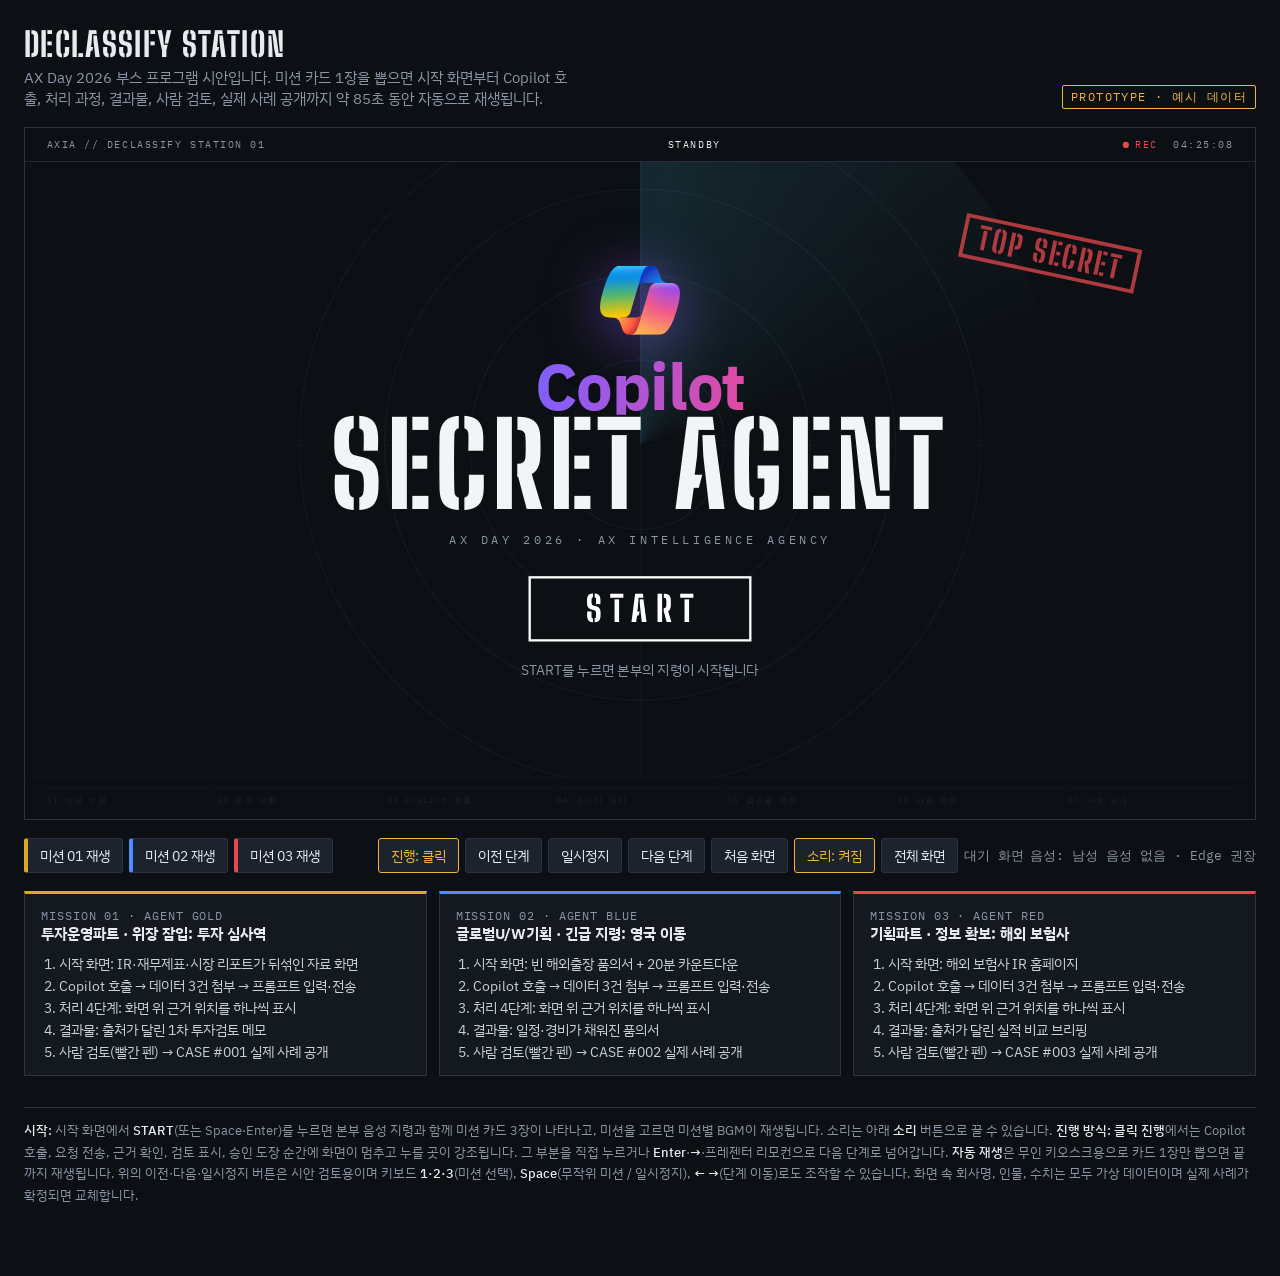
==== prototype/index.html @ 1ea1115e "Make BGM spy-action style and prefer a male voice Rewrite the mission tracks as original 5/4 spy-act" ====
<!doctype html>
<html lang="ko">
<head>
<meta charset="utf-8">
<meta name="viewport" content="width=device-width, initial-scale=1, viewport-fit=cover">
<title>Declassify Station 시안</title>
<link rel="preconnect" href="https://fonts.googleapis.com">
<link rel="preconnect" href="https://fonts.gstatic.com" crossorigin>
<link rel="stylesheet" href="https://fonts.googleapis.com/css2?family=Big+Shoulders+Stencil+Display:wght@600;800&family=IBM+Plex+Mono:wght@400;600&family=IBM+Plex+Sans+KR:wght@400;500;700&family=Nanum+Pen+Script&display=swap">
<style>
/* Layout: one 1600x900 kiosk canvas scaled to fit the viewport, review controls and flow notes beneath.
   Dark agency HQ frame around light office work screens; one agent color per mission. Single committed dark look. */
:root{
  color-scheme: dark;
  --hq:#0C0F13; --hq-2:#141920; --hq-3:#1C232C; --line:#2A333F; --mute:#8A96A5; --text:#E7EBF0;
  --paper:#F4F2ED; --paper-2:#FFFFFF; --ink:#1D222A; --rule:#D8D4CA; --ink-mute:#687180;
  --alert:#E5484D; --pen:#D11F35; --hit:#F2B53A; --agent:#5CC8F0;
  --f-display:"Big Shoulders Stencil Display","Impact","Arial Narrow",sans-serif;
  --f-body:"IBM Plex Sans KR","Apple SD Gothic Neo","Malgun Gothic",sans-serif;
  --f-mono:"IBM Plex Mono",ui-monospace,"SFMono-Regular",Menlo,monospace;
  --f-pen:"Nanum Pen Script","Comic Sans MS",cursive;
  --f-ui:"Segoe UI Variable Text","Segoe UI","IBM Plex Sans KR","Apple SD Gothic Neo",sans-serif;
  --cp-grad:linear-gradient(100deg,#2D7FF9 0%,#8B5CF6 38%,#EC4899 70%,#F59E0B 100%);
  --cp-ink:#1B1B1F; --cp-mute:#6B6B76; --cp-line:#E3E3E8; --cp-soft:#F3F3F6; --cp-violet:#6D4AE8;
}
html,body{background:var(--hq);color:var(--text)}
body{font-family:var(--f-body);padding-inline:16px;padding-block:20px 48px}
*{box-sizing:border-box}
button{font:inherit;color:inherit}
:focus-visible{outline:2px solid var(--agent);outline-offset:2px}

/* ---------- review page ---------- */
.page{max-width:1600px;margin-inline:auto;display:flex;flex-direction:column;gap:18px}
.page-head{display:flex;flex-wrap:wrap;align-items:flex-end;justify-content:space-between;gap:12px}
.page-head h1{font-family:var(--f-display);font-weight:800;font-size:2.1rem;letter-spacing:.04em;margin:0;line-height:1}
.page-head p{margin:.35rem 0 0;color:var(--mute);font-size:.92rem;max-width:62ch}
.tag-proto{font-family:var(--f-mono);font-size:.72rem;letter-spacing:.12em;color:var(--hit);border:1px solid var(--hit);padding:3px 8px;border-radius:2px;white-space:nowrap}

.stage-wrap{position:relative;width:100%;max-width:min(1600px, calc((100dvh - 190px) * 16 / 9));min-width:0;margin-inline:auto;aspect-ratio:16/9;border:1px solid var(--line);background:#000;overflow:hidden}
.stage{position:absolute;left:0;top:0;width:1600px;height:900px;transform-origin:0 0;transform:scale(var(--s,0.5));background:var(--hq);overflow:hidden;font-size:16px}

.controls{display:flex;flex-wrap:wrap;gap:8px;align-items:center;justify-content:space-between}
.controls .grp{display:flex;flex-wrap:wrap;gap:6px;align-items:center}
.btn{background:var(--hq-3);border:1px solid var(--line);padding:7px 12px;border-radius:3px;cursor:pointer;font-size:.86rem}
.btn:hover{border-color:var(--mute)}
.btn.m{border-left:4px solid var(--c)}
.readout{font-family:var(--f-mono);font-size:.8rem;color:var(--mute)}

.notes{display:grid;grid-template-columns:repeat(auto-fit,minmax(260px,1fr));gap:12px}
.note{background:var(--hq-2);border:1px solid var(--line);border-top:3px solid var(--c);padding:14px 16px;min-width:0}
.note h3{margin:0 0 4px;font-size:.95rem}
.note .who{font-family:var(--f-mono);font-size:.72rem;color:var(--mute);letter-spacing:.08em}
.note ol{margin:.6rem 0 0;padding-left:1.1rem;font-size:.85rem;color:#C9D0D9;display:flex;flex-direction:column;gap:3px}
.kiosk{font-size:.84rem;color:var(--mute);border-top:1px solid var(--line);padding-top:12px;line-height:1.6}
.kiosk b{color:var(--text);font-weight:500}

/* ---------- stage chrome ---------- */
.topbar{position:absolute;left:0;right:0;top:0;height:44px;display:flex;align-items:center;justify-content:space-between;padding:0 28px;border-bottom:1px solid var(--line);font-family:var(--f-mono);font-size:13px;letter-spacing:.14em;color:var(--mute);background:var(--hq)}
.topbar .mid{color:var(--text)}
.topbar .mid b{color:var(--ac,var(--agent));font-weight:600}
.rec{color:var(--alert)}
.rec::before{content:"";display:inline-block;width:8px;height:8px;border-radius:50%;background:var(--alert);margin-right:8px;animation:blink 1.4s steps(2) infinite}
@keyframes blink{50%{opacity:0}}
.main{position:absolute;left:0;top:44px;width:1600px;height:800px}
.prog{position:absolute;left:0;right:0;bottom:0;height:56px;display:grid;grid-template-columns:repeat(7,1fr);gap:6px;padding:12px 28px;border-top:1px solid var(--line);background:var(--hq)}
.seg{display:flex;flex-direction:column;gap:6px;font-family:var(--f-mono);font-size:11px;letter-spacing:.08em;color:#566170}
.seg i{display:block;height:4px;background:var(--hq-3);position:relative;overflow:hidden}
.seg i::after{content:"";position:absolute;inset:0;width:0;background:var(--ac,var(--agent))}
.seg.done{color:var(--mute)} .seg.done i::after{width:100%}
.seg.active{color:var(--text)} .seg.active i::after{animation:fill var(--d,5s) linear forwards}
@keyframes fill{to{width:100%}}
.stage.idle .prog{opacity:.25}
.stage.paused *, .stage.paused *::before, .stage.paused *::after{animation-play-state:paused!important}
.pausemark{position:absolute;right:28px;top:60px;font-family:var(--f-mono);font-size:13px;letter-spacing:.2em;color:var(--hit);display:none;z-index:50}
.stage.paused .pausemark{display:block}

/* ---------- idle ---------- */
.idle-wrap{position:absolute;inset:0;display:flex;flex-direction:column;align-items:center;justify-content:center;gap:22px}
.title-wrap{position:absolute;inset:0;display:flex;flex-direction:column;align-items:center;justify-content:center;gap:24px;text-align:center;overflow:hidden}
.radar{position:absolute;left:50%;top:46%;width:1100px;height:1100px;margin:-550px 0 0 -550px;border-radius:50%;pointer-events:none;
  background:repeating-radial-gradient(circle,transparent 0 109px,rgba(92,200,240,.07) 110px 111px),conic-gradient(from 0deg,rgba(92,200,240,.16),transparent 22%);animation:sweep 6s linear infinite;opacity:.9}
.radar::after{content:"";position:absolute;inset:0;background:linear-gradient(rgba(92,200,240,.06),rgba(92,200,240,.06)) center/1px 100% no-repeat,linear-gradient(rgba(92,200,240,.06),rgba(92,200,240,.06)) center/100% 1px no-repeat}
@keyframes sweep{to{transform:rotate(360deg)}}
.title-wrap>*:not(.radar):not(.t-stamp){position:relative}
.title-wrap .emb{width:104px;height:104px;filter:drop-shadow(0 10px 36px rgba(139,92,246,.55))}
.t-main{margin:0;line-height:.86}
.t-main .c{display:block;font-family:var(--f-ui);font-weight:700;font-size:84px;letter-spacing:-.01em;background:var(--cp-grad);-webkit-background-clip:text;background-clip:text;color:transparent}
.t-main .s{display:block;font-family:var(--f-display);font-weight:800;font-size:150px;letter-spacing:.04em;color:#F2F4F7}
.t-sub{font-family:var(--f-mono);font-size:15px;letter-spacing:.32em;color:var(--mute)}
.start-btn{margin-top:14px;font-family:var(--f-display);font-weight:800;font-size:46px;letter-spacing:.24em;padding:12px 60px 12px 72px;border:3px solid #fff;background:rgba(12,15,19,.6);color:#fff;cursor:pointer;animation:startPulse 1.8s ease-in-out infinite;transition:background .2s,color .2s}
.start-btn:hover,.start-btn:focus-visible{background:#fff;color:var(--hq)}
@keyframes startPulse{0%,100%{box-shadow:0 0 0 0 rgba(255,255,255,.45)}60%{box-shadow:0 0 0 18px rgba(255,255,255,0)}}
.t-hint{font-size:18px;color:var(--mute)}
.t-stamp{position:absolute;right:150px;top:90px;font-family:var(--f-display);font-weight:800;font-size:40px;letter-spacing:.08em;color:var(--alert);border:5px solid var(--alert);padding:0 16px;transform:rotate(12deg);opacity:.75}
.tx{width:980px;display:grid;grid-template-columns:auto 1fr;gap:6px 18px;align-items:center;background:rgba(20,25,32,.85);border:1px solid var(--line);border-left:4px solid var(--agent);padding:14px 20px}
.tx small{font-family:var(--f-mono);font-size:12px;letter-spacing:.2em;color:var(--agent)}
.tx p{grid-column:1 / -1;margin:0;font-size:19px;line-height:1.55;color:#DDE3EA;min-height:3.1em}
.wave{display:flex;gap:3px;align-items:center;height:16px}
.wave i{width:3px;height:4px;background:var(--agent);border-radius:2px}
.tx.speaking .wave i{animation:wv .9s ease-in-out infinite}
.wave i:nth-child(2){animation-delay:.15s!important}.wave i:nth-child(3){animation-delay:.3s!important}.wave i:nth-child(4){animation-delay:.45s!important}.wave i:nth-child(5){animation-delay:.6s!important}
@keyframes wv{50%{height:16px}}
.eyebrow{font-family:var(--f-mono);font-size:14px;letter-spacing:.32em;color:var(--mute)}
.idle-title{font-family:var(--f-display);font-weight:800;font-size:76px;letter-spacing:.04em;line-height:.9;margin:0;text-align:center}
.idle-title span{display:block;font-family:var(--f-body);font-weight:500;font-size:22px;letter-spacing:0;color:var(--mute);margin-top:10px}
.deck{display:flex;gap:44px}
.mcard{--ac:#888;width:290px;height:350px;position:relative;background:#B79F78;color:#2A2118;border-radius:6px;padding:26px;display:flex;flex-direction:column;gap:12px;box-shadow:0 18px 40px rgba(0,0,0,.55);cursor:pointer;transition:transform .35s ease, opacity .35s ease;border:0;text-align:left}
.mcard::before{content:"";position:absolute;left:0;top:0;bottom:0;width:10px;background:var(--ac);border-radius:6px 0 0 6px}
.mcard:hover{transform:translateY(-12px) rotate(-1deg)}
.mcard .no{font-family:var(--f-display);font-weight:800;font-size:64px;line-height:.85;letter-spacing:.02em}
.mcard .dept{font-weight:700;font-size:20px}
.mcard .rl{height:14px;background:#2A2118;width:var(--w);opacity:.85}
.mcard .ts{position:absolute;right:20px;bottom:56px;font-family:var(--f-display);font-weight:800;font-size:30px;letter-spacing:.06em;color:#B4142B;border:4px solid #B4142B;padding:2px 12px;transform:rotate(-9deg);opacity:.85}
.mcard .key{margin-top:auto;font-family:var(--f-mono);font-size:13px;letter-spacing:.14em}
.deck.picking .mcard{opacity:.15;transform:scale(.94)}
.deck.picking .mcard.picked{opacity:1;transform:translateY(-24px) scale(1.06)}
.idle-hint{font-size:20px;color:var(--mute)}
.idle-hint b{color:var(--text);font-family:var(--f-mono);font-weight:600;border:1px solid var(--line);padding:2px 10px;margin:0 4px}

/* ---------- briefing ---------- */
.brief{position:absolute;inset:0;display:flex;align-items:center;justify-content:center;gap:70px}
.bcard{width:560px;height:660px;background:#C2AB83;color:#241C14;border-radius:8px;position:relative;padding:44px 48px 40px 60px;display:flex;flex-direction:column;gap:18px;box-shadow:0 30px 60px rgba(0,0,0,.6);animation:flipIn .9s cubic-bezier(.2,.8,.2,1) both}
.bcard::before{content:"";position:absolute;left:0;top:0;bottom:0;width:16px;background:var(--ac);border-radius:8px 0 0 8px}
@keyframes flipIn{from{transform:perspective(1400px) rotateY(80deg) scale(.8);opacity:0}}
.bcard .row{display:flex;justify-content:space-between;font-family:var(--f-mono);font-size:14px;letter-spacing:.14em}
.bcard .no{font-family:var(--f-display);font-weight:800;font-size:96px;line-height:.8}
.bcard .dept{font-size:26px;font-weight:700}
.bcard .dir{font-size:27px;line-height:1.55;font-weight:500;min-height:210px}
.bcard .meta{margin-top:auto;display:grid;grid-template-columns:1fr 1fr;gap:10px 20px;font-size:16px;border-top:2px solid rgba(36,28,20,.3);padding-top:16px}
.bcard .meta small{display:block;font-family:var(--f-mono);font-size:11px;letter-spacing:.14em;opacity:.7}
.stampx{position:absolute;right:40px;bottom:130px;font-family:var(--f-display);font-weight:800;font-size:58px;letter-spacing:.08em;color:#B4142B;border:6px solid #B4142B;padding:0 18px;transform:rotate(-12deg) scale(2.4);opacity:0}
.stampx.on{animation:slam .35s cubic-bezier(.3,1.6,.6,1) forwards}
@keyframes slam{to{transform:rotate(-12deg) scale(1);opacity:.9}}
.bside{width:420px;display:flex;flex-direction:column;gap:22px}
.bside .eyebrow{color:var(--ac)}
.bside h2{font-family:var(--f-display);font-weight:800;font-size:64px;letter-spacing:.03em;margin:0;line-height:.95}
.bside p{font-size:21px;line-height:1.6;color:#C3CAD3;margin:0}
.flow5{display:flex;flex-direction:column;gap:8px;font-family:var(--f-mono);font-size:15px;letter-spacing:.06em;color:var(--mute)}
.flow5 span{display:flex;gap:12px;align-items:center}
.flow5 span::before{content:"";width:22px;height:2px;background:var(--ac)}

/* ---------- workspace window ---------- */
.win{position:absolute;left:40px;top:24px;width:1520px;height:752px;background:var(--paper);color:var(--ink);border-radius:8px;overflow:hidden;display:flex;flex-direction:column;transition:width .9s cubic-bezier(.6,0,.2,1);box-shadow:0 20px 50px rgba(0,0,0,.5)}
.win.narrow{width:1050px}
.win-bar{height:40px;flex:none;display:flex;align-items:center;gap:14px;padding:0 16px;background:#E3E0D8;border-bottom:1px solid var(--rule);font-size:14px;color:#3B424C}
.win-bar .dots{display:flex;gap:7px}
.win-bar .dots i{width:12px;height:12px;border-radius:50%;background:#C8C3B8}
.win-bar .wt{font-weight:500}
.win-bar .app{margin-left:auto;font-family:var(--f-mono);font-size:12px;color:var(--ink-mute)}
.timer{margin-left:auto;font-family:var(--f-mono);font-weight:600;font-size:20px;color:#fff;background:var(--alert);padding:2px 12px;border-radius:3px;letter-spacing:.06em}
.timer small{font-family:var(--f-body);font-weight:500;font-size:12px;margin-right:8px;opacity:.9;letter-spacing:0}
.timer.ok{background:#1F8A5B}
.win-body{flex:1;position:relative;overflow:hidden;min-height:0}
.scan{position:absolute;left:0;right:0;height:120px;top:-130px;background:linear-gradient(180deg,transparent, rgba(92,200,240,.22) 70%, rgba(92,200,240,.75) 100%);pointer-events:none;z-index:20}
.scan.go{animation:scan 1.4s ease-in-out}
@keyframes scan{from{top:-130px}to{top:100%}}
.sa-btn{position:absolute;right:24px;bottom:22px;z-index:30;display:flex;align-items:center;gap:12px;color:var(--cp-ink);border:2.5px solid transparent;background:linear-gradient(#fff,#fff) padding-box,var(--cp-grad) border-box;border-radius:40px;padding:10px 24px 10px 12px;font-family:var(--f-ui);font-weight:700;font-size:22px;line-height:1.05;opacity:0;transform:translateY(20px);transition:all .5s;cursor:default;box-shadow:0 10px 26px rgba(0,0,0,.25)}
.sa-btn .emb{width:36px;height:36px}
.sa-btn small{display:block;font-family:var(--f-mono);font-weight:600;font-size:10px;letter-spacing:.16em;color:var(--cp-mute);margin-top:3px}
.sa-btn.on{opacity:1;transform:none;animation:pulse 1.6s ease-in-out infinite}
.sa-btn.press{transform:scale(.92);animation:none;background:var(--cp-grad) border-box;color:#fff}
.sa-btn.press small{color:#fff}
.sa-btn.gone{opacity:0;pointer-events:none;animation:none}
@keyframes pulse{0%{box-shadow:0 0 0 0 rgba(139,92,246,.7)}70%{box-shadow:0 0 0 18px rgba(139,92,246,0)}100%{box-shadow:0 0 0 0 rgba(139,92,246,0)}}

.hit{outline:3px solid var(--hit)!important;outline-offset:3px;box-shadow:0 0 0 9px rgba(242,181,58,.22)!important;transition:outline-color .3s}
.hit-tag{position:absolute;z-index:25;background:var(--hit);color:#231A05;font-family:var(--f-mono);font-size:12px;font-weight:600;padding:3px 8px;letter-spacing:.04em;white-space:nowrap;animation:pop .3s ease-out both}
@keyframes pop{from{transform:translateY(6px);opacity:0}}
.penmark{position:absolute;z-index:26;pointer-events:none;overflow:visible}
.penmark ellipse{fill:none;stroke:var(--pen);stroke-width:3.5;stroke-dasharray:2000;stroke-dashoffset:2000;animation:draw 1s ease-out forwards}
@keyframes draw{to{stroke-dashoffset:0}}
.pennote{position:absolute;z-index:27;font-family:var(--f-pen);font-size:30px;line-height:1;color:var(--pen);white-space:nowrap;transform:rotate(-3deg);animation:pop .4s .6s ease-out both}
.wstamp{position:absolute;z-index:28;right:40px;bottom:34px;font-family:var(--f-display);font-weight:800;font-size:40px;letter-spacing:.06em;color:var(--pen);border:5px solid var(--pen);padding:0 16px;background:rgba(255,255,255,.6);transform:rotate(-8deg) scale(2.2);opacity:0}
.wstamp.on{animation:slam2 .35s cubic-bezier(.3,1.6,.6,1) forwards}
@keyframes slam2{to{transform:rotate(-8deg) scale(1);opacity:.95}}

.cursor{position:absolute;z-index:40;width:30px;height:30px;left:700px;top:420px;transition:left 1.1s cubic-bezier(.5,0,.2,1),top 1.1s cubic-bezier(.5,0,.2,1);pointer-events:none;filter:drop-shadow(0 2px 3px rgba(0,0,0,.4))}
.cursor.click::after{content:"";position:absolute;left:-14px;top:-14px;width:30px;height:30px;border-radius:50%;border:3px solid var(--ac);animation:ripple .5s ease-out forwards}
@keyframes ripple{to{transform:scale(2.4);opacity:0}}

.pain{position:absolute;z-index:35;left:70px;bottom:46px;width:440px;background:var(--hq);color:var(--text);border-left:6px solid var(--alert);padding:20px 24px;box-shadow:0 16px 40px rgba(0,0,0,.5);opacity:0;transform:translateX(-30px);transition:all .6s}
.pain.on{opacity:1;transform:none}
.pain .t{font-family:var(--f-mono);font-size:12px;letter-spacing:.24em;color:var(--alert)}
.pain h3{margin:6px 0 10px;font-size:30px;line-height:1.2}
.pain ul{margin:0;padding:0;list-style:none;display:flex;flex-direction:column;gap:5px;font-size:17px;color:#C3CAD3}
.pain li::before{content:"— ";color:var(--alert)}

/* ---------- Copilot pane ---------- */
.emb{display:block;flex:none;object-fit:contain}
.cp{position:absolute;left:1110px;top:24px;width:450px;height:752px;background:#FAFAFC;color:var(--cp-ink);border-radius:14px;display:flex;flex-direction:column;overflow:hidden;font-family:var(--f-ui);box-shadow:0 22px 50px rgba(0,0,0,.55);transform:translateX(560px);opacity:0;transition:transform .8s cubic-bezier(.2,.8,.2,1),opacity .5s}
.cp::before{content:"";position:absolute;left:0;right:0;top:0;height:4px;background:var(--cp-grad)}
.cp.open{transform:none;opacity:1}
.cp-head{display:flex;align-items:center;gap:10px;padding:18px 18px 10px}
.cp-head .emb{width:32px;height:32px}
.cp-name{font-size:24px;font-weight:700;letter-spacing:-.01em;background:var(--cp-grad);-webkit-background-clip:text;background-clip:text;color:transparent}
.cp-tog{margin-left:auto;display:flex;background:#ECECF1;border-radius:20px;padding:3px;font-size:13px}
.cp-tog i{font-style:normal;padding:4px 13px;border-radius:16px;color:#5B5B66}
.cp-tog i.on{background:#fff;color:var(--cp-ink);box-shadow:0 1px 3px rgba(0,0,0,.15);font-weight:600}
.cp-agent{margin:0 18px;display:flex;align-items:center;gap:8px;font-family:var(--f-mono);font-size:11px;letter-spacing:.14em;color:#E7EBF0;background:#14171C;padding:6px 10px;border-radius:5px}
.cp-agent i{width:8px;height:8px;border-radius:50%}
.cp-chat{flex:1;min-height:0;overflow:hidden;padding:14px 18px 8px;display:flex;flex-direction:column;gap:14px}
.cp-hello{display:flex;flex-direction:column;align-items:center;text-align:center;gap:10px;margin:auto 0;opacity:0;transform:translateY(10px);transition:all .5s}
.cp-hello.on{opacity:1;transform:none}
.cp-hello.gone{display:none}
.cp-hello .emb{width:70px;height:70px}
.cp-hello h3{margin:4px 0 0;font-size:24px;font-weight:700}
.cp-hello p{margin:0;font-size:15px;line-height:1.55;color:#4F4F5A;max-width:34ch}
.cp-sugg{display:flex;flex-direction:column;gap:7px;width:100%;margin-top:8px}
.cp-sugg span{border:1px solid var(--cp-line);background:#fff;border-radius:10px;padding:9px 12px;font-size:14px;color:#3A3A44;text-align:left}
.cp-user{align-self:flex-end;max-width:94%;display:none;flex-direction:column;gap:6px;align-items:flex-end;animation:pop .35s ease-out both}
.cp-user.on{display:flex}
.cp-user .files{display:flex;gap:6px;flex-wrap:wrap;justify-content:flex-end}
.cp-bubble{background:#E9E6FB;color:var(--cp-ink);border-radius:16px 16px 4px 16px;padding:11px 14px;font-size:14.5px;line-height:1.6}
.cp-bubble mark{background:rgba(109,74,232,.14);color:#4B2FC9;padding:0 2px;border-radius:2px}
.fcard{display:inline-flex;align-items:center;gap:8px;background:#fff;border:1px solid var(--cp-line);border-radius:9px;padding:6px 10px;font-size:12.5px;max-width:100%;min-width:0}
.fcard .fn{white-space:nowrap;overflow:hidden;text-overflow:ellipsis;min-width:0;max-width:190px}
.fcard i{font-style:normal;color:var(--cp-mute);font-size:11.5px;white-space:nowrap}
.fic{width:22px;height:22px;flex:none;border-radius:5px;color:#fff;font-weight:700;font-size:11px;display:grid;place-items:center;letter-spacing:-.02em}
.cp-bot{display:none;flex-direction:column;gap:10px;animation:pop .35s ease-out both}
.cp-bot.on{display:flex}
.cp-bot-h{display:flex;align-items:center;gap:8px;font-weight:700;font-size:15px}
.cp-bot-h .emb{width:22px;height:22px}
.cp-steps{list-style:none;margin:0;padding:0;display:flex;flex-direction:column;gap:9px}
.cs{display:grid;grid-template-columns:20px 1fr;gap:3px 10px;align-items:start;animation:pop .35s ease-out both}
.cs .ic{width:18px;height:18px;border-radius:50%;border:2px solid var(--cp-violet);margin-top:2px;position:relative}
.cs.run .ic{border-right-color:transparent;animation:spin .8s linear infinite}
.cs.ok .ic{background:var(--cp-violet)}
.cs.ok .ic::after{content:"";position:absolute;left:4px;top:1px;width:5px;height:9px;border:solid #fff;border-width:0 2px 2px 0;transform:rotate(45deg)}
.cs b{font-size:14.5px;font-weight:600}
.cs small{display:block;font-size:13px;color:#55555F;line-height:1.45}
.cs em{grid-column:2;font-style:normal;justify-self:start;font-size:11.5px;font-weight:600;color:#4B2FC9;background:#EEEAFE;border-radius:10px;padding:1px 9px}
.cp-status{font-size:14.5px;color:#3A3A44;min-height:20px}
.cp-status b{font-weight:600}
.shim{background:linear-gradient(90deg,#8A8A95 0%,#8A8A95 35%,#6D4AE8 50%,#8A8A95 65%,#8A8A95 100%);background-size:220% 100%;-webkit-background-clip:text;background-clip:text;color:transparent;animation:shim 1.6s linear infinite}
@keyframes shim{from{background-position:100% 0}to{background-position:-120% 0}}
.cp-refs{display:none;flex-wrap:wrap;gap:6px}
.cp-refs.on{display:flex;animation:pop .35s ease-out both}
.cp-refs span{display:inline-flex;align-items:center;gap:6px;font-size:12px;border:1px solid var(--cp-line);background:#fff;border-radius:12px;padding:3px 10px 3px 4px;color:#3A3A44;max-width:100%;white-space:nowrap;overflow:hidden;text-overflow:ellipsis}
.cite{display:inline-grid;place-items:center;width:18px;height:18px;border-radius:50%;background:#E6E0FF;color:#4B2FC9;font-size:11px;font-weight:700;flex:none}
.cp-disc{padding:0 18px 6px;font-size:11.5px;color:#8A8A95;text-align:center}
.cp-disc.human{color:#B4142B;font-weight:600;font-size:13px}
.cp-comp{padding:10px 14px 14px;border-top:1px solid #ECECF1;background:#fff;display:flex;flex-direction:column;gap:8px}
.cp-files{display:none;flex-wrap:wrap;gap:6px}
.cp-files.on{display:flex}
.cp-files .fcard{animation:pop .35s ease-out both}
.cp-files .fcard:nth-child(2){animation-delay:.25s}.cp-files .fcard:nth-child(3){animation-delay:.5s}
.cp-input{display:flex;align-items:flex-end;gap:10px;border:1.5px solid #D5D5DD;border-radius:12px;padding:10px 10px 10px 12px;transition:border-color .3s,box-shadow .3s}
.cp-input.focus{border-color:#8B5CF6;box-shadow:0 0 0 3px rgba(139,92,246,.16)}
.cp-input .plus{font-size:20px;color:#6B6B76;line-height:1.2}
.cp-input p{flex:1;margin:0;font-size:14.5px;line-height:1.55;color:var(--cp-ink);max-height:160px;overflow:hidden;min-width:0}
.cp-input p.ph{color:#8A8A95}
.caret::after{content:"";display:inline-block;width:2px;height:1.05em;background:#6D4AE8;margin-left:1px;vertical-align:-2px;animation:blink 1s steps(2) infinite}
.cp-send{width:34px;height:34px;flex:none;border-radius:9px;background:#E7E7EC;color:#9A9AA5;display:grid;place-items:center;font-size:18px;font-weight:700;transition:all .3s}
.cp-send.ready{background:var(--cp-grad);color:#fff}
.cp-send.press{transform:scale(.88)}
.cp.compact .cp-bubble{display:-webkit-box;-webkit-line-clamp:3;-webkit-box-orient:vertical;overflow:hidden;padding-bottom:0;border-bottom:11px solid #E9E6FB}
.cp.compact .cp-user .fcard .fn{display:none}
.cp.compact .cs small{font-size:12.5px}
.cp.tight .cs small,.cp.tight .cs em{display:none}
.cp.tight .cp-steps{gap:6px}
.cp-made{margin-left:auto;display:inline-flex;align-items:center;gap:7px;font-family:var(--f-ui);font-size:13px;font-weight:600;color:#4B2FC9;background:#EEEAFE;border-radius:14px;padding:3px 12px 3px 6px}
.cp-made .emb{width:18px;height:18px}
.cp-made + .timer, .cp-made + .app{margin-left:12px}
.cp-splash{position:absolute;inset:0;z-index:60;display:flex;flex-direction:column;align-items:center;justify-content:center;gap:18px;background:rgba(8,10,14,.78);opacity:0;pointer-events:none;transition:opacity .35s}
.cp-splash.on{opacity:1}
.cp-splash .emb{width:170px;height:170px;filter:drop-shadow(0 10px 40px rgba(139,92,246,.55))}
.cp-splash.on .emb{animation:embIn .9s cubic-bezier(.2,1.4,.4,1) both}
@keyframes embIn{from{transform:scale(.3) rotate(-40deg);opacity:0}}
.cp-splash b{font-family:var(--f-ui);font-size:64px;font-weight:700;letter-spacing:-.01em;background:var(--cp-grad);-webkit-background-clip:text;background-clip:text;color:transparent}
.cp-splash span{font-family:var(--f-mono);font-size:16px;letter-spacing:.24em;color:#C9D0D9}

/* ---------- mission 1 workspace ---------- */
.tabs{display:flex;gap:2px;padding:10px 14px 0;background:#ECE9E2;border-bottom:1px solid var(--rule)}
.tab{font-size:13px;padding:7px 12px;background:#DDD9CF;color:#4A515C;border-radius:4px 4px 0 0;white-space:nowrap;overflow:hidden;text-overflow:ellipsis;min-width:0}
.tab.on{background:var(--paper);color:var(--ink);font-weight:500}
.m1-grid{display:grid;grid-template-columns:200px minmax(0,1fr) 300px;gap:14px;padding:14px;height:calc(100% - 42px)}
.win.narrow .m1-grid{grid-template-columns:150px minmax(0,1fr) 210px}
.slides{display:flex;flex-direction:column;gap:10px;min-width:0}
.slide{background:#fff;border:1px solid var(--rule);padding:10px;font-size:12px;display:flex;flex-direction:column;gap:5px;aspect-ratio:16/10;min-width:0;overflow:hidden}
.slide small{font-family:var(--f-mono);font-size:10px;color:var(--ink-mute);letter-spacing:.1em}
.slide b{font-size:14px}
.slide .big{font-size:20px;color:#1B4F9C}
.bars{display:flex;flex-direction:column;gap:4px}
.bars i{display:block;height:5px;background:#E3E0D8;width:var(--w,80%)}
.sheet{background:#fff;border:1px solid var(--rule);overflow:hidden;min-width:0}
.sheet table{width:100%;border-collapse:collapse;font-family:var(--f-mono);font-size:12px;font-variant-numeric:tabular-nums}
.sheet th,.sheet td{border:1px solid #E6E2DA;padding:4px 7px;text-align:right;white-space:nowrap}
.sheet th{background:#F1EEE7;font-weight:600;color:#4A515C}
.sheet td:first-child,.sheet th:first-child{text-align:left;font-family:var(--f-body)}
.sheet .neg{color:#B42318}
.sheet .cap{font-family:var(--f-body);font-size:12px;color:var(--ink-mute);padding:6px 8px;border-bottom:1px solid var(--rule)}
.report{background:#fff;border:1px solid var(--rule);padding:14px;font-size:12px;line-height:1.6;color:#4A515C;display:flex;flex-direction:column;gap:6px;min-width:0;overflow:hidden}
.report small{font-family:var(--f-mono);font-size:10px;letter-spacing:.1em;color:var(--ink-mute)}
.report .ln{height:6px;background:#E8E5DE;width:var(--w,100%)}
.report .q{color:var(--ink);font-weight:500;border-left:3px solid #C9C3B5;padding-left:8px}
.sticky{position:absolute;right:300px;bottom:30px;background:#FCE68A;color:#4A3B00;font-family:var(--f-pen);font-size:30px;padding:10px 18px;transform:rotate(-4deg);box-shadow:0 6px 14px rgba(0,0,0,.18)}
.win.narrow .sticky{display:none}

/* ---------- document (results) ---------- */
.doc{position:absolute;inset:0;overflow:hidden;background:#fff;padding:26px 40px 20px;display:flex;flex-direction:column;gap:12px;font-size:15px;line-height:1.55}
.doc .dh small{font-family:var(--f-mono);font-size:11px;letter-spacing:.1em;color:var(--ink-mute)}
.doc h2{margin:2px 0 0;font-size:25px;line-height:1.25}
.doc h4{margin:0 0 4px;font-size:13px;letter-spacing:.06em;color:#1B4F9C}
.doc p{margin:0}
.doc sup{font-family:var(--f-mono);font-size:10px;color:#9A5B00;background:#FFF4D6;padding:0 4px;margin-left:3px;vertical-align:2px}
.doc em{font-style:normal;color:#B42318;font-size:13px}
.doc ol{margin:0;padding-left:1.2rem}
.cols{display:grid;grid-template-columns:repeat(3,minmax(0,1fr));gap:12px}
.cols.two{grid-template-columns:repeat(2,minmax(0,1fr))}
.cols section, .doc > section{border:1px solid #ECE8E0;padding:10px 12px;min-width:0}
.verdict{background:#0F2F5C;color:#fff;padding:10px 16px;display:flex;gap:14px;align-items:baseline;font-size:15px}
.verdict b{font-size:19px}
.kv{width:100%;border-collapse:collapse;font-size:14px;font-variant-numeric:tabular-nums}
.kv td{padding:2px 0;border-bottom:1px dashed #E6E2DA}
.kv td:last-child{text-align:right;font-weight:500}
[data-g]{opacity:0;transform:translateY(8px);transition:opacity .45s, transform .45s}
[data-g].on, .all-on [data-g]{opacity:1;transform:none}
.bench{width:100%;border-collapse:collapse;font-size:15px;font-variant-numeric:tabular-nums}
.bench th,.bench td{padding:7px 10px;border-bottom:1px solid #ECE8E0;text-align:right}
.bench th{font-size:12px;letter-spacing:.04em;color:var(--ink-mute);font-weight:500;background:#F7F5F0}
.bench td:first-child,.bench th:first-child{text-align:left}
.bench .up{color:#1F7A4D} .bench .dn{color:#1F7A4D}
.src{font-size:13px;color:var(--ink-mute);display:flex;flex-direction:column;gap:2px}

/* ---------- mission 2 form ---------- */
.form{position:absolute;inset:0;background:#fff;padding:20px 34px;display:flex;flex-direction:column;gap:8px;overflow:hidden}
.form-title{font-size:26px;font-weight:700;text-align:center;letter-spacing:.4em;padding-bottom:6px;border-bottom:3px double var(--ink)}
.f{width:100%;border-collapse:collapse;font-size:14px;table-layout:fixed}
.f th,.f td{border:1px solid #BDB7AA;padding:6px 10px;height:34px;text-align:left;vertical-align:middle}
.f th{background:#F1EEE7;width:110px;font-weight:500;color:#3B424C}
.f.grid th{width:auto;text-align:center}
.f.grid td.n{text-align:right;font-variant-numeric:tabular-nums}
.f .fill{color:#123E7C;font-weight:500}
.f .fill:empty::after{content:"";display:inline-block;width:1px}
.f tr.sum td{font-weight:700;background:#F7F5F0}
.f-sec{font-size:14px;font-weight:700;margin-top:4px;display:flex;justify-content:space-between;align-items:baseline}
.f-sec small{font-weight:400;color:var(--ink-mute);font-size:12px}
.approve{display:flex;justify-content:flex-end;gap:0;margin-top:4px}
.approve div{width:90px;border:1px solid #BDB7AA;font-size:12px;text-align:center;display:flex;flex-direction:column}
.approve div span{background:#F1EEE7;padding:3px}
.approve div b{height:38px;display:grid;place-items:center;font-weight:500;color:#123E7C;font-size:13px}
.toast{position:absolute;right:22px;top:16px;z-index:5;background:var(--hq);color:var(--text);padding:10px 14px;border-left:4px solid var(--alert);font-size:13px;width:300px;box-shadow:0 10px 24px rgba(0,0,0,.3)}
.toast small{display:block;font-family:var(--f-mono);font-size:10px;letter-spacing:.14em;color:var(--alert)}
.win.narrow .toast{display:none}

/* ---------- mission 3 site ---------- */
.browser{position:absolute;inset:0;display:flex;flex-direction:column;background:#fff}
.url{height:38px;flex:none;display:flex;align-items:center;gap:10px;padding:0 16px;background:#EFEDE7;border-bottom:1px solid var(--rule);font-family:var(--f-mono);font-size:13px;color:#4A515C}
.url span{background:#fff;border:1px solid var(--rule);border-radius:20px;padding:4px 14px;flex:1;min-width:0;overflow:hidden;text-overflow:ellipsis;white-space:nowrap}
.site{flex:1;min-height:0;overflow:hidden;font-family:Georgia,"Times New Roman",serif;color:#13233A}
.s-nav{display:flex;align-items:center;gap:28px;padding:14px 30px;border-bottom:1px solid #E3E6EA;font-family:var(--f-body);font-size:14px}
.s-logo{font-family:Georgia,serif;font-size:22px;letter-spacing:.08em;color:#0B2A55;line-height:1}
.s-logo span{display:block;font-family:var(--f-body);font-size:9px;letter-spacing:.3em;color:#6A7A90;margin-top:3px}
.s-nav nav{display:flex;gap:22px;color:#3A4A60;flex-wrap:wrap}
.s-nav u{color:#0B2A55;text-decoration-thickness:2px;text-underline-offset:6px}
.s-hero{background:#0B2A55;color:#fff;padding:26px 30px}
.s-hero h3{margin:0;font-weight:400;font-size:34px}
.s-hero p{margin:6px 0 0;font-family:var(--f-body);font-size:14px;color:#B9C6D8}
.s-tiles{display:grid;grid-template-columns:repeat(4,minmax(0,1fr));gap:12px;padding:18px 30px}
.s-tiles a{display:flex;flex-direction:column;gap:4px;border:1px solid #DCE1E7;padding:14px;font-size:16px;color:#0B2A55;min-width:0}
.s-tiles a small{font-family:var(--f-body);font-size:12px;color:#6A7A90}
.s-news{margin:0 30px;border-top:1px solid #DCE1E7;padding-top:10px;font-family:var(--f-body);font-size:13px;color:#3A4A60;display:flex;flex-direction:column;gap:5px}
.s-news b{font-size:14px;color:#0B2A55}
.win.narrow .s-tiles{grid-template-columns:repeat(2,minmax(0,1fr));padding:14px 22px;gap:8px}
.win.narrow .s-tiles a{padding:9px 12px;font-size:14px}
.win.narrow .s-news{display:none}

/* ---------- case file ---------- */
.case{position:absolute;inset:0;padding:26px 40px 22px;display:grid;grid-template-rows:auto auto auto;align-content:center;gap:26px}
.case-head{display:flex;align-items:flex-end;gap:24px;border-bottom:1px solid var(--line);padding-bottom:16px}
.case-head .no{font-family:var(--f-display);font-weight:800;font-size:72px;line-height:.8;color:var(--ac)}
.case-head h2{margin:0;font-size:34px;line-height:1.2}
.case-head .sub{font-size:17px;color:var(--mute);margin-top:4px}
.declass{margin-left:auto;font-family:var(--f-display);font-weight:800;font-size:38px;letter-spacing:.08em;color:var(--alert);border:5px solid var(--alert);padding:0 16px;transform:rotate(-6deg);opacity:0}
.declass.on{animation:slam3 .35s cubic-bezier(.3,1.6,.6,1) forwards}
@keyframes slam3{from{transform:rotate(-6deg) scale(2.2)}to{transform:rotate(-6deg) scale(1);opacity:.95}}
.strip{display:grid;grid-template-columns:repeat(5,minmax(0,1fr));gap:12px}
.sbox{background:var(--hq-2);border:1px solid var(--line);border-top:4px solid var(--k);padding:14px 16px;display:flex;flex-direction:column;gap:6px;opacity:0;transform:translateY(14px);transition:all .45s;position:relative;min-width:0}
.sbox.on{opacity:1;transform:none}
.sbox small{font-family:var(--f-mono);font-size:12px;letter-spacing:.16em;color:var(--k)}
.sbox p{margin:0;font-size:19px;line-height:1.45}
.sbox:not(:last-child)::after{content:"";position:absolute;right:-12px;top:50%;width:12px;height:2px;background:var(--line)}
.case-low{display:grid;grid-template-columns:1.05fr 1.2fr .9fr;gap:20px;min-height:0;align-items:stretch}
.cbox{background:var(--hq-2);border:1px solid var(--line);padding:18px 20px;display:flex;flex-direction:column;gap:12px;min-width:0;overflow:hidden}
.cbox h4{margin:0;font-family:var(--f-mono);font-size:12px;letter-spacing:.2em;color:var(--mute);font-weight:400}
.bar{display:grid;grid-template-columns:70px 1fr 100px;align-items:center;gap:12px;font-size:15px}
.bar span:last-child{text-align:right;font-family:var(--f-mono);font-variant-numeric:tabular-nums;font-size:20px;font-weight:600}
.bar i{display:block;height:28px;background:var(--hq-3);position:relative}
.bar i::after{content:"";position:absolute;left:0;top:0;bottom:0;width:0;background:var(--bc);transition:width 1.4s cubic-bezier(.3,0,.2,1)}
.cbox.go .bar i::after{width:var(--w)}
.big-effect{font-size:30px;font-weight:700;line-height:1.25}
.big-effect small{display:block;font-size:15px;font-weight:400;color:var(--mute);margin-top:4px}
.steal{font-size:18px;line-height:1.6;background:#0A0D11;border:1px dashed var(--ac);padding:14px 16px;color:#DDE3EA}
.chips{display:flex;flex-wrap:wrap;gap:8px}
.chips span{border:1px solid var(--line);padding:5px 12px;font-size:15px}
.quote{font-size:19px;line-height:1.5;border-left:3px solid var(--ac);padding-left:14px;margin-top:auto}
.quote small{display:block;font-size:13px;color:var(--mute);margin-top:4px}
.tools{font-size:14px;color:var(--mute);line-height:1.6}
.tools b{color:var(--text);font-weight:500}
.ex{font-family:var(--f-mono);font-size:11px;color:#5D6876;letter-spacing:.06em}

/* ---------- outro ---------- */
.outro{position:absolute;inset:0;display:flex;flex-direction:column;align-items:center;justify-content:center;gap:22px;text-align:center}
.outro h2{font-family:var(--f-display);font-weight:800;font-size:120px;letter-spacing:.05em;margin:0;line-height:.9;color:var(--ac)}
.outro p{font-size:28px;margin:0;color:#C9D0D9}
.outro .cd{font-family:var(--f-mono);font-size:16px;color:var(--mute);letter-spacing:.14em}

/* ---------- click gates ---------- */
.gate{cursor:pointer!important}
.ghint{position:absolute;z-index:70;pointer-events:none;border-radius:12px;box-shadow:0 0 0 9999px rgba(5,7,10,.5);animation:gIn .35s ease-out both}
.ghint::before{content:"";position:absolute;inset:-7px;border:3px solid #fff;border-radius:15px;animation:gPulse 1.2s ease-in-out infinite}
.ghint b{position:absolute;left:50%;top:calc(100% + 16px);transform:translateX(-50%);white-space:nowrap;background:#fff;color:#111;font-family:var(--f-ui);font-weight:700;font-size:20px;padding:9px 18px;border-radius:26px;box-shadow:0 10px 24px rgba(0,0,0,.4)}
.ghint b::before{content:"CLICK";font-family:var(--f-mono);font-size:11px;letter-spacing:.16em;color:#fff;background:#6D4AE8;padding:3px 8px;border-radius:10px;margin-right:10px;vertical-align:3px}
.ghint.above b{top:auto;bottom:calc(100% + 16px)}
.ghint.right b{left:auto;right:0;transform:none}
.ghint.left b{left:0;transform:none}
.ghint.inside b{top:auto;bottom:18px}
.ghint.leftof b{top:50%;left:auto;right:calc(100% + 18px);transform:translateY(-50%)}
@keyframes gIn{from{opacity:0}}
@keyframes gPulse{50%{opacity:.3}}
.stage.gated .seg.active i::after{animation-play-state:paused}
.btn.on{border-color:var(--hit);color:var(--hit)}

@media (prefers-reduced-motion: reduce){
  .stage *{transition-duration:.01s!important;animation-duration:.01s!important}
}
@media (max-width:640px){
  .page-head h1{font-size:1.6rem}
  .btn{padding:6px 9px;font-size:.8rem}
}
</style>

</head>
<body>
<div class="page">
  <header class="page-head">
    <div>
      <h1>DECLASSIFY STATION</h1>
      <p>AX Day 2026 부스 프로그램 시안입니다. 미션 카드 1장을 뽑으면 시작 화면부터 Copilot 호출, 처리 과정, 결과물, 사람 검토, 실제 사례 공개까지 약 85초 동안 자동으로 재생됩니다.</p>
    </div>
    <span class="tag-proto">PROTOTYPE · 예시 데이터</span>
  </header>

  <svg width="0" height="0" style="position:absolute" aria-hidden="true" focusable="false"><defs>
    <linearGradient id="cpg1" x1="0" y1="0" x2="1" y2="1"><stop offset="0" stop-color="#2D7FF9"/><stop offset=".55" stop-color="#8B5CF6"/><stop offset="1" stop-color="#EC4899"/></linearGradient>
    <linearGradient id="cpg2" x1="1" y1="0" x2="0" y2="1"><stop offset="0" stop-color="#F59E0B"/><stop offset=".5" stop-color="#EC4899"/><stop offset="1" stop-color="#14B8A6"/></linearGradient>
  </defs></svg>
  <div class="stage-wrap" id="wrap">
    <div class="stage idle" id="stage">
      <div class="topbar"><span>AXIA // DECLASSIFY STATION 01</span><span class="mid" id="tmid">STANDBY</span><span><span class="rec">REC</span>&nbsp;&nbsp;<span id="clock">--:--:--</span></span></div>
      <div class="pausemark">PAUSED</div>
      <div class="main" id="main"></div>
      <div class="prog" id="prog"></div>
    </div>
  </div>

  <div class="controls">
    <div class="grp">
      <button class="btn m" style="--c:#D9A62E" data-m="0" id="q1">미션 01 재생</button>
      <button class="btn m" style="--c:#4C8DFF" data-m="1" id="q2">미션 02 재생</button>
      <button class="btn m" style="--c:#E5484D" data-m="2" id="q3">미션 03 재생</button>
    </div>
    <div class="grp">
      <button class="btn on" id="bmode" title="클릭 진행과 자동 재생을 전환합니다">진행: 클릭</button>
      <button class="btn" id="bprev">이전 단계</button>
      <button class="btn" id="bpause">일시정지</button>
      <button class="btn" id="bnext">다음 단계</button>
      <button class="btn" id="bhome">처음 화면</button>
      <button class="btn on" id="bsound">소리: 켜짐</button>
      <button class="btn" id="bfull">전체 화면</button>
      <span class="readout" id="readout">대기 화면</span>
      <span class="readout" id="vstat"></span>
    </div>
  </div>

  <section class="notes" id="notes"></section>
  <p class="kiosk"><b>시작:</b> 시작 화면에서 <b>START</b>(또는 Space·Enter)를 누르면 본부 음성 지령과 함께 미션 카드 3장이 나타나고, 미션을 고르면 미션별 BGM이 재생됩니다. 소리는 아래 <b>소리</b> 버튼으로 끌 수 있습니다. <b>진행 방식:</b> <b>클릭 진행</b>에서는 Copilot 호출, 요청 전송, 근거 확인, 검토 표시, 승인 도장 순간에 화면이 멈추고 누를 곳이 강조됩니다. 그 부분을 직접 누르거나 <b>Enter</b>·<b>→</b>·프레젠터 리모컨으로 다음 단계로 넘어갑니다. <b>자동 재생</b>은 무인 키오스크용으로 카드 1장만 뽑으면 끝까지 재생됩니다. 위의 이전·다음·일시정지 버튼은 시안 검토용이며 키보드 <b>1·2·3</b>(미션 선택), <b>Space</b>(무작위 미션 / 일시정지), <b>← →</b>(단계 이동)로도 조작할 수 있습니다. 화면 속 회사명, 인물, 수치는 모두 가상 데이터이며 실제 사례가 확정되면 교체합니다.</p>
</div>

<script>
(function(){
const $=(s,r=document)=>r.querySelector(s);
const $$=(s,r=document)=>Array.from(r.querySelectorAll(s));
const esc=s=>String(s).replace(/[&<>"]/g,c=>({'&':'&amp;','<':'&lt;','>':'&gt;','"':'&quot;'}[c]));

/* ===================== MISSIONS ===================== */
const M1_SHEET=[
  ['매출액','820','1,540','4,340','812','968','1,174','1,386',''],
  ['매출원가','390','702','1,780','341','407','482','550',''],
  ['매출총이익','430','838','2,560','471','561','692','836',''],
  ['판매관리비','2,530','4,288','6,740','1,512','1,640','1,738','1,850',''],
  ['영업이익','-2,100','-3,450','-4,180','-1,041','-1,079','-1,046','-1,014','op'],
  ['당기순이익','-2,180','-3,520','-4,310','-1,072','-1,110','-1,079','-1,049',''],
  ['현금및현금성자산','3,200','9,850','5,740','8,620','7,410','6,560','5,740','cash'],
  ['총부채','1,120','1,860','2,410','1,980','2,120','2,260','2,410',''],
  ['월평균 번레이트','210','330','410','394','402','418','424','burn'],
  ['고객 기관 수','38','104','212','131','158','186','212',''],
  ['ARR','610','1,620','5,180','1,980','2,950','4,060','5,180',''],
];
function m1Blank(){
  const rows=M1_SHEET.map(r=>`<tr${r[8]?` id="m1-${r[8]}"`:''}>${r.slice(0,8).map((v,i)=>`<td${v.startsWith('-')?' class="neg"':''}>${v}</td>`).join('')}</tr>`).join('');
  return `
  <div class="tabs"><span class="tab on">IR_Deck_v7.pdf · 47p</span><span class="tab">재무제표_2023-2025.xlsx · 6시트</span><span class="tab">시장조사_시니어헬스케어.pdf · 82p</span><span class="tab">텀시트_초안.docx</span></div>
  <div class="m1-grid">
    <div class="slides" id="m1-ir">
      <div class="slide"><small>IR 06 · BUSINESS</small><b>CareLink</b><span>시니어 건강데이터 플랫폼</span><div class="bars"><i style="--w:90%"></i><i style="--w:70%"></i></div></div>
      <div class="slide" id="m1-tam"><small>IR 11 · MARKET</small><b class="big">TAM ₩12조</b><div class="bars"><i style="--w:60%"></i><i style="--w:85%"></i></div></div>
      <div class="slide"><small>IR 15 · TRACTION</small><b>요양기관 212곳</b><div class="bars"><i style="--w:75%"></i><i style="--w:50%"></i></div></div>
    </div>
    <div class="sheet" id="m1-sheet">
      <div class="cap">시트2 · 요약손익 및 현금흐름 (단위: 백만원)</div>
      <table><tr><th>계정</th><th>2023</th><th>2024</th><th>2025</th><th>25.Q1</th><th>25.Q2</th><th>25.Q3</th><th>25.Q4</th></tr>${rows}</table>
    </div>
    <div class="report" id="m1-mkt">
      <small>시장조사 리포트 · p.23</small>
      <i class="ln" style="--w:95%"></i><i class="ln" style="--w:88%"></i><i class="ln" style="--w:92%"></i>
      <p class="q">국내 시니어 헬스케어 데이터 시장은 2025년 8.4조 원 규모로 추정되며 연평균 14% 성장이 예상된다.</p>
      <i class="ln" style="--w:90%"></i><i class="ln" style="--w:70%"></i><i class="ln" style="--w:94%"></i><i class="ln" style="--w:80%"></i>
      <p class="q">요양기관의 데이터 솔루션 도입률은 23% 수준이다.</p>
      <i class="ln" style="--w:86%"></i><i class="ln" style="--w:91%"></i><i class="ln" style="--w:60%"></i>
    </div>
  </div>
  <div class="sticky">투심위 D-5! 1차 검토 메모 필요</div>`;
}
function m1Result(){
  return `<div class="doc">
    <div class="dh" data-g><small>투자운영파트 · 1차 투자검토 메모 · 초안 v1 · Word</small><h2>CareLink (Series A) 1차 투자검토</h2></div>
    <div class="verdict" data-g id="r1-verdict"><span>1차 판단</span><b>2차 심사 진행 권고 (조건부)</b></div>
    <div class="cols">
      <section data-g><h4>사업 요약</h4><p>시니어 건강데이터 수집·분석 SaaS. 요양기관 212곳 이용<sup>IR p.6</sup></p></section>
      <section data-g id="r1-mkt"><h4>시장 규모</h4><p>TAM 8.4조 원<sup>리포트 p.23</sup></p><em>IR 제시 12조와 차이, 산식 확인 필요<sup>IR p.11</sup></em></section>
      <section data-g><h4>재무 핵심<sup>재무제표 시트2</sup></h4><table class="kv"><tr><td>매출 (2025)</td><td>43.4억 · +182%</td></tr><tr><td>영업손실</td><td>-41.8억</td></tr><tr><td>월 번레이트</td><td>4.1억</td></tr><tr><td>런웨이</td><td>14개월</td></tr></table></section>
    </div>
    <div class="cols two">
      <section data-g><h4>투자 포인트</h4><ol><li>고객 기관 이탈률 3% 미만<sup>IR p.15</sup></li><li>보험사 연계 B2B2C 확장성</li><li>의료데이터 보안 인증 보유<sup>IR p.18</sup></li></ol></section>
      <section data-g id="r1-risk"><h4>리스크</h4><ol><li>TAM 과대 추정 가능성</li><li>런웨이 14개월, 후속 투자 의존</li><li>개인정보 관련 규제 변화</li></ol></section>
    </div>
    <section data-g><h4>추가 확인 질문</h4><p>① TAM 산식 근거 ② 2026 매출 가이던스 ③ 보험사 PoC 계약 현황 ④ 핵심 인력 지분 구조 ⑤ 후속 라운드 계획</p></section>
  </div>`;
}

function formHTML(filled){
  const F=(v)=>`<span class="fill" data-g data-v="${esc(v)}">${filled?esc(v):''}</span>`;
  const plan=[['10.19 (월)','인천 → 런던','출국 · 히드로 도착 후 숙소 이동'],['10.20 (화)','런던 시티','재보험 파트너사 A · 2027 갱신 조건 협의'],['10.21 (수)','런던 시티','브로커 B 미팅 · 시장 동향 세션'],['10.22 (목)','런던 시티','언더라이팅 가이드라인 공유 워크숍'],['10.23 (금)','런던 → 인천','귀국']];
  const cost=[['항공료','인천-런던 왕복 · 일반석','1,850,000'],['숙박비','4박 × £220 (규정 한도 £230)','1,628,000'],['일비','5일 × 130,000','650,000'],['현지 교통비','공항철도 · 시내 교통','200,000']];
  return `<div class="form">
    <div class="form-title">해외출장 품의서</div>
    <table class="f">
      <tr><th>기안자</th><td>${F('김○○ 책임 · 글로벌U/W기획')}</td><th>기안일</th><td>${F('2026.10.02')}</td></tr>
      <tr id="f-where"><th>출장지</th><td>${F('영국 런던')}</td><th>출장기간</th><td>${F('2026.10.19 (월) ~ 10.23 (금) · 4박 5일')}</td></tr>
      <tr id="f-purpose"><th>출장목적</th><td colspan="3">${F('런던 재보험 파트너사와 2027년 갱신 조건 협의 및 언더라이팅 가이드라인 공유')}</td></tr>
    </table>
    <div class="f-sec">세부 일정</div>
    <table class="f grid" id="f-plan"><tr><th style="width:120px">일자</th><th style="width:150px">장소</th><th>내용</th></tr>
      ${plan.map(r=>`<tr><td>${F(r[0])}</td><td>${F(r[1])}</td><td>${F(r[2])}</td></tr>`).join('')}
    </table>
    <div class="f-sec">경비 내역 <small>해외출장 규정 제12조 적용 · 환율 £1 = 1,850원</small></div>
    <table class="f grid" id="f-cost"><tr><th style="width:140px">항목</th><th>산출 근거</th><th style="width:150px">금액 (원)</th></tr>
      ${cost.map(r=>`<tr><td>${F(r[0])}</td><td>${F(r[1])}</td><td class="n">${F(r[2])}</td></tr>`).join('')}
      <tr class="sum"><td>합계</td><td></td><td class="n">${F('4,328,000')}</td></tr>
    </table>
    <div class="approve"><div><span>기안</span><b>${filled?'김○○':''}</b></div><div><span>파트장</span><b></b></div><div><span>팀장</span><b></b></div><div><span>본부장</span><b></b></div></div>
  </div>`;
}
function m2Blank(){return formHTML(false)+`<div class="toast"><small>NEW MAIL · 본부장</small>[긴급] 런던 출장 요청 · 다음 주 월요일 출국</div>`}
function m2Result(){return formHTML(false)}

function m3Blank(){
  return `<div class="browser">
    <div class="url">◀ ▶ ↻ <span id="t-url">https://www.oo-global.example/investors</span></div>
    <div class="site">
      <div class="s-nav"><b class="s-logo">OO GLOBAL<span>INSURANCE GROUP</span></b><nav><span>About us</span><span>Products</span><u>Investors</u><span>Newsroom</span><span>Sustainability</span><span>Careers</span></nav></div>
      <div class="s-hero"><h3>Investor Relations</h3><p>Results, reports and presentations for shareholders and analysts.</p></div>
      <div class="s-tiles">
        <a id="t-ar">Annual Report 2025<small>PDF · 312 pages</small></a>
        <a id="t-h1">H1 2026 Results<small>Presentation · 64 pages</small></a>
        <a id="t-fs">Financial Supplement<small>XLSX · 14 sheets</small></a>
        <a id="t-sfcr">Solvency &amp; Financial Condition Report<small>PDF · 180 pages</small></a>
        <a>Webcast replay<small>Video · 82 min</small></a>
        <a>Credit ratings<small>4 agencies</small></a>
        <a>Shareholder letter<small>PDF · 12 pages</small></a>
        <a>Dividend history<small>Table</small></a>
      </div>
      <div class="s-news" id="t-news"><b>Latest news</b><span>12 Aug 2026 · OO Global reports H1 2026 results</span><span>28 Jul 2026 · Update on reinsurance programme renewal</span><span>03 Jun 2026 · Capital markets day presentation available</span></div>
    </div>
  </div>`;
}
function m3Result(){
  const rows=[['총보험료 (GWP)','48,200','+6.1%','25,600','+5.4%'],['영업이익','5,840','+9.4%','3,120','+7.2%'],['순이익','3,910','+12.3%','2,140','+8.7%'],['합산비율','93.8%','-1.2%p','92.9%','-0.8%p'],['지급여력비율 (Solvency II)','201%','+7%p','205%','+4%p']];
  return `<div class="doc">
    <div class="dh" data-g><small>기획파트 · 해외 보험사 벤치마킹 브리핑 · 초안 v1</small><h2>OO Global Insurance 실적 요약 (2025 연간 · 2026 상반기)</h2></div>
    <section data-g id="r3-table" style="padding:0;border:0"><table class="bench"><tr><th>지표</th><th>2025 연간</th><th>YoY</th><th>2026 상반기</th><th>YoY</th></tr>
      ${rows.map(r=>`<tr><td>${r[0]}</td><td>${r[1]}</td><td class="up">${r[2]}</td><td>${r[3]}</td><td class="up">${r[4]}</td></tr>`).join('')}
    </table><p class="ex" style="margin-top:6px">단위: USD m · 가상 데이터</p></section>
    <section data-g><h4>시사점</h4><ol><li>손해율 개선으로 합산비율 2년 연속 하락<sup>[1] p.18</sup></li><li>재보험 비용 상승분을 요율 인상으로 상쇄<sup>[2] p.7</sup></li><li>아시아 지역 보험료 +11%로 성장 견인<sup>[2] p.9</sup></li></ol></section>
    <section data-g id="r3-src"><h4>출처</h4><div class="src"><span>[1] Annual Report 2025, p.14–22</span><span>[2] H1 2026 Results Presentation, p.5–9</span><span>[3] Solvency &amp; Financial Condition Report 2025, p.31</span></div></section>
  </div>`;
}

const MISSIONS=[
{ key:'m1', no:'01', dept:'투자운영파트', agent:'AGENT GOLD', emb:'G', color:'#D9A62E',
  cardLines:['--w:90%','--w:70%','--w:82%'],
  title:'위장 잠입: 투자 심사역',
  directive:'당신은 지금부터 초기 스타트업 투자 심사역으로 위장 잠입합니다. IR/재무/시장 자료를 검토하고 1차 투자검토까지 수행하십시오.',
  limit:'투자심사위원회 D-5', clearance:'L3 · TOP SECRET',
  sideTitle:'COVER: VC ANALYST', sideText:'잠입 대상은 시니어 헬스케어 스타트업 CareLink. 자료는 많고, 숫자는 자료마다 다릅니다.',
  winTitle:'투자검토 자료함 · CareLink', winApp:'PDF · Excel', resTitle:'1차투자검토메모_CareLink.docx', resApp:'Word',
  blank:m1Blank, result:m1Result,
  pain:{h:'자료 검토만 2~3일',l:['IR 47p · 재무제표 6시트 · 리포트 82p','수치는 자료마다 다르고','투심위까지 남은 시간은 5일']},
  cursor:[[420,260],[760,330],[1260,300],[640,520]], btn:[1452,738],
  files:[['E-01','IR_Deck_v7.pdf','47p','pdf'],['E-02','재무제표_2023-2025.xlsx','6시트','xlsx'],['E-03','시장조사_시니어헬스케어.pdf','82p','pdf']],
  sugg:['첨부 파일 핵심 요약','재무지표 비교표 만들기','투자검토 메모 초안 작성'],
  greet:'요원, 위장 신분 확인 완료. 자료 3건을 받았습니다. 무엇부터 검토할까요?',
  prompt:'첨부한 IR 자료, 재무제표, 시장 리포트로 1차 투자검토 메모를 작성해줘. 사업 요약, 시장 규모, 재무 핵심지표(성장률·번레이트·런웨이), 투자 포인트 3개, 리스크 3개, 추가 확인 질문 5개를 정리하고 수치마다 출처 페이지를 달아줘.',
  keywords:['1차 투자검토 메모','시장 규모','재무 핵심지표','투자 포인트 3개','리스크 3개','출처 페이지'],
  steps:[
    {t:'IR 자료 47p 분석',d:'사업모델 · 고객 212곳 · 투자조건 추출',g:'E-01 IR p.4–18',sel:'#m1-ir'},
    {t:'재무제표 6개 시트 분석',d:'매출 +182% · 월 번레이트 4.1억 · 런웨이 14개월',g:'E-02 시트2',sel:'#m1-burn'},
    {t:'시장 리포트 교차 검증',d:'IR TAM 12조 vs 리포트 8.4조 → 불일치 표시',g:'E-03 p.23',sel:'#m1-mkt'},
    {t:'투자검토 메모 초안 작성',d:'포인트 3 · 리스크 3 · 확인 질문 5 · 출처 9개',g:'Word',sel:'#m1-tam'}],
  doneMsg:'초안 생성 완료 · 출처 9개 연결',
  checks:[{sel:'#r1-mkt',note:'IR 담당자에게 TAM 산식 요청',dx:0,dy:-34},{sel:'#r1-risk',note:'+ 비교기업 2곳 멀티플 추가',dx:10,dy:-30}],
  stamp:'심사역 검토 완료',
  cs:{no:'CASE #001', title:'초기 스타트업 1차 투자검토', who:'투자운영파트 · 투자 심사 담당',
      flow:['IR·재무·시장 자료 수작업 검토에 2~3일','IR 자료, 재무제표, 시장 리포트 (파일 3건)','파일 첨부 후 검토 항목 6개와 출처 표기를 지시','출처가 달린 1차 투자검토 메모 (Word)','초안은 30분, 심사역은 판단에 집중'],
      bl:'1차 검토', before:20, after:3, unit:'시간', extra:'월 검토 가능 건수 4건 → 10건',
      quote:'숫자 대조에 쓰던 시간을 투자 판단에 씁니다', tools:'Microsoft 365 Copilot Chat · Word', apply:['신사업기획','제휴·M&A','리스크관리','계열사 관리']}
},
{ key:'m2', no:'02', dept:'글로벌U/W기획', agent:'AGENT BLUE', emb:'B', color:'#4C8DFF',
  cardLines:['--w:76%','--w:92%','--w:60%'],
  title:'긴급 지령: 영국 이동',
  directive:'Agent! 지금 바로 영국으로 이동하라는 지령이 내려왔습니다. 20분 안에 출장 품의를 올리십시오!',
  limit:'20분', clearance:'L3 · URGENT',
  sideTitle:'ORDER: LONDON', sideText:'출장 목적은 메일 속에, 일정은 캘린더에, 경비 한도는 규정집에 흩어져 있습니다. 남은 시간 20분.',
  winTitle:'전자결재 · 새 기안 · 해외출장 품의서', winApp:'', resTitle:'전자결재 · 해외출장 품의서 (작성 중)', resApp:'',
  blank:m2Blank, result:m2Result, timer:true,
  pain:{h:'빈 양식, 남은 시간 20분',l:['출장 목적과 일정은 메일 속에','경비 한도는 규정집 제12조에','숙박비는 환율까지 직접 계산']},
  cursor:[[520,190],[880,380],[640,560],[1080,640]], btn:[1452,738],
  files:[['E-01','[긴급] 런던 출장 요청','메일 4통','mail'],['E-02','내 캘린더 · 10월','일정 23건','cal'],['E-03','해외출장 규정.pdf','제12조','pdf']],
  sugg:['받은 메일 요약','이번 주 일정 정리','품의서 초안 작성'],
  greet:'요원, 지령 수신. 메일과 일정, 출장 규정을 확인했습니다. 품의서를 작성할까요?',
  prompt:'어제 받은 [긴급] 런던 출장 요청 메일과 내 10월 일정을 참고해서 해외출장 품의서를 작성해줘. 출장 규정의 숙박 한도와 일비를 적용하고, 세부 일정표와 경비 내역을 표로 만들어줘. 겹치는 일정이 있으면 알려줘.',
  keywords:['런던 출장 요청 메일','10월 일정','해외출장 품의서','숙박 한도와 일비','세부 일정표','경비 내역','겹치는 일정'],
  steps:[
    {t:'긴급 출장 요청 메일 확인',d:'출장지 런던 · 10/19~23 · 목적: 재보험 갱신 협의',g:'E-01 Outlook',sel:'#f-where'},
    {t:'내 일정 확인',d:'10/21 주간회의 충돌 → 대리 참석 요청 초안 작성',g:'E-02 캘린더',sel:'#f-plan'},
    {t:'해외출장 규정 적용',d:'숙박 한도 £230/박 · 일비 13만원/일 적용',g:'E-03 규정 제12조',sel:'#f-cost'},
    {t:'품의서 양식 채우기',d:'일정표 · 경비표 · 결재선 자동 구성',g:'전자결재 양식',sel:'#f-purpose'}],
  doneMsg:'품의서 작성 완료 · 규정 위반 항목 0건',
  checks:[{sel:'#f-cost',note:'히드로 공항철도 포함 확인 ✓',dx:320,dy:-26},{sel:'#f-purpose',note:'협의 안건 3건 첨부',dx:560,dy:40}],
  stamp:'상신 완료',
  cs:{no:'CASE #002', title:'해외 출장 품의 자동 작성', who:'글로벌U/W기획 · 해외 출장 담당',
      flow:['메일·일정·규정을 오가며 품의 작성에 1시간','출장 요청 메일, 내 캘린더, 해외출장 규정','메일과 일정을 근거로 품의서 작성과 규정 적용을 지시','일정표와 경비표가 채워진 품의서','10분 만에 상신, 규정 위반 반려 0건'],
      bl:'품의 작성', before:60, after:10, unit:'분', extra:'출장 품의 반려율 18% → 0%',
      quote:'규정집을 다시 펼쳐볼 일이 없어졌어요', tools:'Outlook · Microsoft 365 Copilot Chat · 전자결재 양식', apply:['해외 출장자 전원','총무','교육 담당','영업']}
},
{ key:'m3', no:'03', dept:'기획파트', agent:'AGENT RED', emb:'R', color:'#E5484D',
  cardLines:['--w:84%','--w:66%','--w:90%'],
  title:'정보 확보: 해외 보험사',
  directive:'글로벌 OO보험사의 실적 정보가 필요해요. 빠르게 확보할 수 있죠?',
  limit:'오늘 오후 보고', clearance:'L3 · INTEL',
  sideTitle:'TARGET: OO GLOBAL', sideText:'목표는 해외 보험사 홈페이지. 영문 보고서는 수백 페이지이고, 비교표는 처음부터 직접 만들어야 합니다.',
  winTitle:'OO Global Insurance · Investors', winApp:'Browser', resTitle:'해외보험사_실적브리핑_OOGlobal.docx', resApp:'Word',
  blank:m3Blank, result:m3Result,
  pain:{h:'자료는 많은데, 어디에 있지?',l:['연차보고서 312p · 실적 발표 64p','영문 · USD · IFRS 17 기준','비교표는 처음부터 직접 작성']},
  cursor:[[380,150],[960,390],[560,470],[1240,560]], btn:[1452,738],
  files:[['WEB','oo-global.example/investors','IR 페이지','web'],['E-01','Annual Report 2025.pdf','312p','pdf'],['E-02','H1 2026 Results.pdf','64p','pdf']],
  sugg:['해외 보험사 최신 뉴스','실적 비교표 만들기','IR 자료 요약'],web:true,
  greet:'요원, 목표 확인. 공개된 IR 자료에서 실적을 확보하겠습니다. 어떤 지표가 필요합니까?',
  prompt:'OO Global Insurance의 최근 실적을 정리해줘. 2025년 연간과 2026년 상반기 기준 총보험료, 영업이익, 순이익, 합산비율, 지급여력비율을 표로 만들고 전년 대비 증감을 계산해줘. 시사점 3개와 출처 링크도 달아줘.',
  keywords:['최근 실적','2025년 연간과 2026년 상반기','표로','전년 대비 증감','시사점 3개','출처 링크'],
  steps:[
    {t:'웹 검색 · IR 페이지 탐색',d:'실적 발표 보도자료 · 보고서 3건 확인',g:'WEB · 3건',sel:'#t-url'},
    {t:'Annual Report 312p 분석',d:'2025 연간 보험료 · 이익 · 합산비율 추출',g:'E-01 p.14–22',sel:'#t-ar'},
    {t:'상반기 실적 비교',d:'2026 상반기 지표 · 전년 대비 증감 계산',g:'E-02 p.5–9',sel:'#t-h1'},
    {t:'지급여력비율 확인',d:'Solvency II 비율 201% 확인',g:'E-03 p.31',sel:'#t-sfcr'}],
  doneMsg:'브리핑 생성 완료 · 출처 3건 연결',
  checks:[{sel:'#r3-table',note:'단위 USD m 명시 확인 ✓',dx:600,dy:248},{sel:'#r3-src',note:'IFRS 17 기준 주석 추가',dx:420,dy:-26}],
  stamp:'기획파트 검토 완료',
  cs:{no:'CASE #003', title:'해외 보험사 실적 벤치마킹', who:'기획파트 · 경영 벤치마킹 담당',
      flow:['영문 보고서 수백 페이지에서 지표 수집 반나절','공개 IR 페이지, 연차보고서, 실적 발표 자료','웹 검색으로 지표 5개 추출과 증감 계산, 출처 표기를 지시','출처가 달린 실적 비교 브리핑','20분 만에 확보, 분기마다 같은 지시 재사용'],
      bl:'자료 확보', before:240, after:20, unit:'분', extra:'분기 벤치마킹 3개사 → 8개사',
      quote:'분기마다 같은 지시로 비교표를 다시 받습니다', tools:'Microsoft 365 Copilot Chat (웹 검색) · Excel', apply:['경영기획','IR','상품개발','리스크관리']}
}];

/* ===================== PHASES ===================== */
const PHASES=[
  {id:'brief',  label:'미션 수령',     dur:7000,  render:rBrief},
  {id:'problem',label:'문제 상황',     dur:10000, render:rProblem},
  {id:'call',   label:'Copilot 호출', dur:14000, render:rCall},
  {id:'op',     label:'데이터 처리',   dur:16000, idur:7800, render:rOp},
  {id:'result', label:'결과물 생성',   dur:10000, render:rResult},
  {id:'check',  label:'사람 검토',     dur:7500,  idur:5600, render:rCheck},
  {id:'case',   label:'사례 공개',     dur:16000, render:rCase},
  {id:'outro',  label:'종료',          dur:6000,  render:rOutro},
];

/* ===================== ENGINE ===================== */
const stage=$('#stage'), main=$('#main'), wrap=$('#wrap');
const S={t:0,paused:false,gated:false,ev:[],last:0,
  at(ms,fn){this.ev.push({ms,fn});this.ev.sort((a,b)=>a.ms-b.ms)},
  clear(){this.ev=[]},
  loop(now){const dt=Math.min(100,now-(this.last||now));this.last=now;
    if(!this.paused&&!this.gated&&st.playing){this.t+=dt;
      while(this.ev.length&&this.ev[0].ms<=this.t){const e=this.ev.shift();try{e.fn()}catch(err){console.error(err)}}}
    requestAnimationFrame(n=>this.loop(n))}
};
const st={screen:'title',mi:-1,phase:-1,playing:false,starts:[],scale:.5,interactive:true,gate:null};
try{if(localStorage.getItem('dsMode')==='auto')st.interactive=false}catch(e){}
const pdur=p=>st.interactive&&p.idur?p.idur:p.dur;

function fit(){const w=wrap.clientWidth;st.scale=w/1600;stage.style.setProperty('--s',st.scale)}
new ResizeObserver(fit).observe(wrap);fit();

function buildProg(){
  $('#prog').innerHTML=PHASES.slice(0,7).map((p,i)=>`<div class="seg" data-i="${i}"><i></i><span>${String(i+1).padStart(2,'0')} ${p.label}</span></div>`).join('');
}
function setProg(j){
  $$('.seg').forEach(seg=>{const i=+seg.dataset.i;seg.classList.remove('done','active');
    if(i<j)seg.classList.add('done');
    else if(i===j){void seg.offsetWidth;seg.style.setProperty('--d',pdur(PHASES[i])+'ms');seg.classList.add('active')}});
}
function readout(){
  const r=$('#readout');
  if(!st.playing){r.textContent='대기 화면';return}
  const m=MISSIONS[st.mi];r.textContent=`MISSION ${m.no} · ${PHASES[st.phase].label} (${st.phase+1}/${PHASES.length})${S.gated?' · 클릭 대기':''}${S.paused?' · 일시정지':''}`;
}

function startMission(mi,from=0){
  st.mi=mi;const m=MISSIONS[mi];
  closeGate();let acc=0;st.starts=PHASES.map(p=>{const s=acc;acc+=pdur(p);return s});
  const total=acc;
  S.clear();S.t=st.starts[from];st.playing=true;st.phase=from;
  S.paused=false;stage.classList.remove('paused');$('#bpause').textContent='일시정지';
  st.screen='mission';stopNarration();bgmStart(m.key);
  stage.classList.remove('idle');stage.style.setProperty('--ac',m.color);
  $('#tmid').innerHTML=`MISSION ${m.no} · <b>${m.agent}</b> · ${esc(m.dept)}`;
  for(let j=from;j<PHASES.length;j++){const jj=j;S.at(st.starts[j],()=>enter(jj))}
  S.at(total,goIdle);
}
function enter(j){
  st.phase=j;setProg(j);readout();
  const t0=st.starts[j];const c={at:(off,fn)=>S.at(t0+off,fn),gate:(off,sel,label,fn,pos)=>S.at(t0+off,()=>openGate(sel,label,fn,pos))};
  PHASES[j].render(MISSIONS[st.mi],c);
}
function goIdle(){closeGate();st.playing=false;st.mi=-1;st.phase=-1;S.clear();S.paused=false;stage.classList.remove('paused');bgmStop(1.2);rTitle();readout()}
function jump(d){if(!st.playing)return;const n=Math.max(0,Math.min(PHASES.length-1,st.phase+d));startMission(st.mi,n)}
function stageRect(el){const r=el.getBoundingClientRect(),g=stage.getBoundingClientRect(),k=st.scale;return {x:(r.left-g.left)/k,y:(r.top-g.top)/k,w:r.width/k,h:r.height/k}}
function openGate(sel,label,fn,pos){
  let el=$(sel);if(el&&!el.getClientRects().length)el=$('#win .win-body');if(!el){if(fn)fn();return}
  closeGate();S.gated=true;stage.classList.add('gated');el.classList.add('gate');
  const r=stageRect(el),h=document.createElement('div');h.className='ghint';
  const pad=6;h.style.left=(r.x-pad)+'px';h.style.top=(r.y-pad)+'px';h.style.width=(r.w+pad*2)+'px';h.style.height=(r.h+pad*2)+'px';
  if(pos)h.classList.add(...pos.split(' '));else{if(r.y+r.h>700)h.classList.add('above');if(r.x+r.w/2>1380)h.classList.add('right');else if(r.x+r.w/2<220)h.classList.add('left')}
  h.innerHTML=`<b>${esc(label)}</b>`;stage.appendChild(h);
  const done=e=>{if(e&&e.stopPropagation)e.stopPropagation();closeGate();if(fn)fn()};
  el.addEventListener('click',done);st.gate={el,h,done};readout();
}
function closeGate(){const g=st.gate;if(g){g.el.classList.remove('gate');g.el.removeEventListener('click',g.done);g.h.remove();st.gate=null}
  S.gated=false;stage.classList.remove('gated');$$('.ghint').forEach(x=>x.remove());if(st.playing)readout()}
function setMode(inter){st.interactive=inter;try{localStorage.setItem('dsMode',inter?'click':'auto')}catch(e){}
  const b=$('#bmode');b.textContent=inter?'진행: 클릭':'진행: 자동';b.classList.toggle('on',inter);
  if(st.playing)startMission(st.mi,st.phase)}
function togglePause(){if(!st.playing)return;S.paused=!S.paused;stage.classList.toggle('paused',S.paused);
  if(AU.ctx){S.paused?AU.ctx.suspend():AU.ctx.resume()}if(AU.track&&AU.track.file){S.paused?AU.track.file.pause():AU.track.file.play().catch(()=>{})}
  $('#bpause').textContent=S.paused?'계속 재생':'일시정지';readout()}

/* helpers */
function typeRedact(c,sel,text,off,dur,after){
  const n=Math.min(text.length,60);
  c.at(off,()=>{const el=$(sel);if(el)el.innerHTML=`<span class="rd">${esc(text)}</span>`});
  for(let k=1;k<=n;k++){const cut=Math.round(text.length*k/n);
    c.at(off+dur*k/n,()=>{const el=$(sel);if(el)el.innerHTML=esc(text.slice(0,cut))+(cut<text.length?`<span class="rd">${esc(text.slice(cut))}</span>`:'')})}
  if(after)c.at(off+dur+60,after);
}
function typePlain(c,el,text,off,dur,steps){
  const n=Math.max(1,Math.min(text.length,steps||24));const get=()=>typeof el==='string'?$(el):el;
  for(let k=1;k<=n;k++){const cut=Math.round(text.length*k/n);c.at(off+dur*k/n,()=>{const e=get();if(e)e.textContent=text.slice(0,cut)})}
}
function marked(m){let h=esc(m.prompt);m.keywords.forEach(k=>{h=h.split(esc(k)).join(`<mark>${esc(k)}</mark>`)});return h}
function fmt(s){s=Math.max(0,Math.round(s));return String(Math.floor(s/60)).padStart(2,'0')+':'+String(s%60).padStart(2,'0')}
function timerRun(c,from,to,off,dur,steps){
  for(let k=0;k<=steps;k++){const v=from+(to-from)*k/steps;c.at(off+dur*k/steps,()=>{const t=$('#tval');if(t)t.textContent=fmt(v)})}
}
function relRect(el){const w=$('#win').getBoundingClientRect(),r=el.getBoundingClientRect(),s=st.scale;
  return {x:(r.left-w.left)/s,y:(r.top-w.top)/s,w:r.width/s,h:r.height/s}}
function clearHits(){$$('.hit').forEach(e=>e.classList.remove('hit'));$$('.hit-tag').forEach(e=>e.remove())}
function hit(sel,tag){const el=$(sel);if(!el||!el.getClientRects().length)return;clearHits();el.classList.add('hit');
  const r=relRect(el),t=document.createElement('div');t.className='hit-tag';t.textContent=tag;
  t.style.left=Math.max(8,r.x)+'px';t.style.top=Math.max(48,r.y-26)+'px';$('#win').appendChild(t);
  const sc=$('#win .scan');sc.classList.remove('go');void sc.offsetWidth;sc.classList.add('go')}
function pen(chk){const el=$(chk.sel);if(!el)return;const r=relRect(el);const win=$('#win');
  const pad=10,W=r.w+pad*2,H=r.h+pad*2;
  const svg=document.createElementNS('http://www.w3.org/2000/svg','svg');svg.setAttribute('class','penmark');
  svg.setAttribute('width',W);svg.setAttribute('height',H);svg.style.left=(r.x-pad)+'px';svg.style.top=(r.y-pad)+'px';
  svg.innerHTML=`<ellipse cx="${W/2}" cy="${H/2}" rx="${W/2-3}" ry="${H/2-3}"/>`;win.appendChild(svg);
  const n=document.createElement('div');n.className='pennote';n.textContent=chk.note;
  n.style.left=(r.x+(chk.dx||0))+'px';n.style.top=(r.y+(chk.dy||-30))+'px';win.appendChild(n)}

const CURSOR=`<svg class="cursor" id="cur" viewBox="0 0 24 24"><path d="M3 2l7.5 19 2.6-7.9L21 10.5z" fill="#fff" stroke="#111" stroke-width="1.4" stroke-linejoin="round"/></svg>`;
function moveCur(x,y){const c=$('#cur');if(c){c.style.left=x+'px';c.style.top=y+'px'}}

let EMB=`<svg class="emb" viewBox="0 0 32 32" aria-hidden="true"><rect x="3" y="8" width="16" height="19" rx="7" fill="url(#cpg1)" transform="rotate(-20 11 17.5)"/><rect x="13" y="5" width="16" height="19" rx="7" fill="url(#cpg2)" opacity=".9" transform="rotate(-20 21 14.5)"/></svg>`;
/* 공식 로고: assets/copilot-logo.svg 파일이 있으면 자동으로 공식 로고로 교체됩니다 (없으면 위 임시 엠블럼 사용). */
const LOGO_PATH='assets/copilot-logo.svg';
(function(){const im=new Image();im.onload=()=>{EMB=`<img class="emb" src="${LOGO_PATH}" alt="Microsoft Copilot">`;if(typeof st!=='undefined'&&st.screen==='title'&&!st.playing)rTitle()};im.src=LOGO_PATH})();
const FIC={pdf:['PDF','#D23C3C'],xlsx:['X','#1E8E4E'],docx:['W','#2B5FD9'],mail:['M','#1F6FD1'],cal:['31','#7A4DD8'],web:['www','#5B5B66']};
const fcard=f=>{const t=FIC[f[3]]||FIC.pdf;return `<span class="fcard"><span class="fic" style="background:${t[1]}">${t[0]}</span><span class="fn">${esc(f[1])}</span><i>${esc(f[2])}</i></span>`};
function winHTML(m,mode,narrow){
  const res=mode!=='blank';
  const title=res?m.resTitle:m.winTitle, app=res?m.resApp:m.winApp;
  const made=res?`<span class="cp-made">${EMB}Copilot으로 작성됨</span>`:'';
  const right=m.timer?`<span class="timer" id="timer"><small>품의 마감까지</small><span id="tval">20:00</span></span>`:`<span class="app">${esc(app)}</span>`;
  return `<div class="win${narrow?' narrow':''}" id="win"><div class="win-bar"><span class="dots"><i></i><i></i><i></i></span><span class="wt">${esc(title)}</span>${made}${right}</div>
    <div class="win-body">${res?m.result():m.blank()}</div><div class="scan"></div>
    <div class="sa-btn" id="sabtn">${EMB}<span>Copilot<small>SECRET AGENT 호출</small></span></div></div>`;
}
function panelHTML(m,o){
  const files=m.files.map(fcard).join('');
  return `<aside class="cp${o.open?' open':''}${o.compact?' compact':''}" id="panel">
    <div class="cp-head">${EMB}<b class="cp-name">Copilot</b><span class="cp-tog"><i class="${m.web?'':'on'}">업무</i><i class="${m.web?'on':''}">웹</i></span></div>
    <div class="cp-agent"><i style="background:${m.color}"></i>SECRET AGENT MODE · ${m.agent}</div>
    <div class="cp-chat">
      <div class="cp-hello${o.hello?' on':''}${o.sent?' gone':''}" id="phello">${EMB}<h3>안녕하세요, 요원님</h3><p>${esc(m.greet)}</p><div class="cp-sugg">${m.sugg.map(x=>`<span>${esc(x)}</span>`).join('')}</div></div>
      <div class="cp-user${o.sent?' on':''}" id="puser"><div class="files">${files}</div><div class="cp-bubble" id="pbubble">${o.sent?marked(m):''}</div></div>
      <div class="cp-bot${o.bot?' on':''}" id="pbot"><div class="cp-bot-h">${EMB}Copilot</div><ol class="cp-steps" id="psteps">${(o.steps||[]).join('')}</ol><div class="cp-status" id="pstatus">${o.status||''}</div>
        <div class="cp-refs${o.refs?' on':''}" id="prefs">${m.files.map((f,i)=>`<span><b class="cite">${i+1}</b>${esc(f[1])}</span>`).join('')}</div></div>
    </div>
    <div class="cp-disc${o.disc?' human':''}" id="pdisc">${o.disc?'AI 생성 콘텐츠는 틀릴 수 있습니다 · 최종 판단은 요원(사람)이 합니다':'AI 생성 콘텐츠는 틀릴 수 있습니다'}</div>
    <div class="cp-comp"><div class="cp-files" id="pfiles">${files}</div>
      <div class="cp-input" id="pinput"><span class="plus">+</span><p class="ph" id="ptext">Copilot에게 메시지 보내기</p><b class="cp-send" id="psend">↑</b></div></div>
  </aside>`;
}
const tight=h=>h.replace('class="cp open compact"','class="cp open compact tight"');
const stepLi=(s,ok)=>`<li class="cs ${ok?'ok':'run'}"><span class="ic"></span><div><b>${esc(s.t)}</b><small>${esc(s.d)}</small></div><em>${esc(s.g)}</em></li>`;
const splashHTML=()=>`<div class="cp-splash" id="splash">${EMB}<b>Microsoft 365 Copilot</b><span>SECRET AGENT 지원 요청 수신</span></div>`;
const shim=t=>`<span class="shim">${esc(t)}</span>`;

/* ===================== RENDERS ===================== */
/* ===================== AUDIO ===================== */
const NARR='안녕하십니까 Copilot Secret Agent에 오신걸 환영합니다. 당신은 지금부터 삼성화재 곳곳에 비밀리에 활동하는 Copilot Agent를 활용하여 주어진 미션을 수행해야 합니다. 미션을 선택하시길 바랍니다.';
const NARR_TTS='안녕하십니까. 코파일럿 시크릿 에이전트에 오신 것을 환영합니다. 당신은 지금부터, 삼성화재 곳곳에 비밀리에 활동하는 코파일럿 에이전트를 활용하여, 주어진 미션을 수행해야 합니다. 미션을 선택하시길 바랍니다.';
/* 녹음 파일이 있으면 우선 사용: assets/voice-intro.mp3, assets/bgm-m1.mp3 · bgm-m2.mp3 · bgm-m3.mp3 */
const AVAIL={};
['assets/voice-intro.mp3','assets/bgm-m1.mp3','assets/bgm-m2.mp3','assets/bgm-m3.mp3'].forEach(f=>{try{const a=new Audio();a.preload='metadata';a.addEventListener('loadedmetadata',()=>{AVAIL[f]=true},{once:true});a.addEventListener('error',()=>{},{once:true});a.src=f}catch(e){}});
const AU={ctx:null,out:null,dly:null,noise:null,on:true,track:null,voice:null};
try{if(localStorage.getItem('dsSound')==='off')AU.on=false}catch(e){}
function auInit(){
  if(AU.ctx){if(AU.ctx.state==='suspended'&&!S.paused)AU.ctx.resume();return true}
  const C=window.AudioContext||window.webkitAudioContext;if(!C)return false;
  const c=new C();AU.ctx=c;
  const comp=c.createDynamicsCompressor();comp.threshold.value=-16;comp.ratio.value=4;comp.connect(c.destination);
  AU.out=c.createGain();AU.out.gain.value=AU.on?0.9:0;AU.out.connect(comp);
  const d=c.createDelay(1.5);d.delayTime.value=0.33;const fb=c.createGain();fb.gain.value=0.3;const dg=c.createGain();dg.gain.value=0.4;
  d.connect(fb);fb.connect(d);d.connect(dg);dg.connect(AU.out);AU.dly=d;
  const len=c.sampleRate,buf=c.createBuffer(1,len,c.sampleRate),ch=buf.getChannelData(0);for(let i=0;i<len;i++)ch[i]=Math.random()*2-1;AU.noise=buf;
  return true;
}
const mtof=n=>440*Math.pow(2,(n-69)/12);
function vEnv(g,t,a,v,dur){g.gain.setValueAtTime(0.0001,t);g.gain.exponentialRampToValueAtTime(v,t+a);g.gain.exponentialRampToValueAtTime(0.0001,t+dur)}
function iBass(dst,n,t,dur,v,type,cut){const c=AU.ctx,o=c.createOscillator(),f=c.createBiquadFilter(),g=c.createGain();
  o.type=type||'sawtooth';o.frequency.value=mtof(n);f.type='lowpass';f.Q.value=5;f.frequency.setValueAtTime((cut||600)*2.4,t);f.frequency.exponentialRampToValueAtTime((cut||600)*.5,t+dur);
  vEnv(g,t,.008,v,dur);o.connect(f);f.connect(g);g.connect(dst);o.start(t);o.stop(t+dur+.05)}
function iTone(dst,n,t,dur,v,type,send,att){const c=AU.ctx,o=c.createOscillator(),g=c.createGain();o.type=type||'triangle';o.frequency.value=mtof(n);
  vEnv(g,t,att||.006,v,dur);o.connect(g);g.connect(dst);if(send){const sg=c.createGain();sg.gain.value=send;g.connect(sg);sg.connect(AU.dly)}o.start(t);o.stop(t+dur+.05)}
function iNoise(dst,t,dur,v,ft,fq,q){const c=AU.ctx,s=c.createBufferSource(),f=c.createBiquadFilter(),g=c.createGain();s.buffer=AU.noise;f.type=ft;f.frequency.value=fq;f.Q.value=q||1;
  vEnv(g,t,.002,v,dur);s.connect(f);f.connect(g);g.connect(dst);s.start(t,Math.random()*.5);s.stop(t+dur+.05)}
function iKick(dst,t,v){const c=AU.ctx,o=c.createOscillator(),g=c.createGain();o.type='sine';o.frequency.setValueAtTime(150,t);o.frequency.exponentialRampToValueAtTime(42,t+.13);
  vEnv(g,t,.003,v,.32);o.connect(g);g.connect(dst);o.start(t);o.stop(t+.4)}
function iPad(dst,notes,t,dur,v){const c=AU.ctx,f=c.createBiquadFilter(),g=c.createGain();f.type='lowpass';f.frequency.value=900;
  g.gain.setValueAtTime(0.0001,t);g.gain.exponentialRampToValueAtTime(v,t+dur*.35);g.gain.exponentialRampToValueAtTime(0.0001,t+dur);f.connect(g);g.connect(dst);
  notes.forEach(n=>[-6,6].forEach(dt=>{const o=c.createOscillator();o.type='sawtooth';o.frequency.value=mtof(n);o.detune.value=dt;o.connect(f);o.start(t);o.stop(t+dur+.05)}))}
const hat=(d,t,v)=>iNoise(d,t,.05,v,'highpass',7500);
const rim=(d,t,v)=>{iNoise(d,t,.09,v,'bandpass',2200,1.2);iTone(d,62,t,.05,v*.5,'triangle')};
const snare=(d,t,v)=>{iNoise(d,t,.16,v,'bandpass',1700,.7);iTone(d,55,t,.08,v*.4,'triangle')};

/* 오케스트라풍 악기 */
function iStr(dst,n,t,dur,v){const c=AU.ctx,f=c.createBiquadFilter(),g=c.createGain();f.type='lowpass';f.frequency.value=2400;f.Q.value=.7;
  vEnv(g,t,.004,v,dur);f.connect(g);g.connect(dst);[-9,9].forEach(dt=>{const o=c.createOscillator();o.type='sawtooth';o.frequency.value=mtof(n);o.detune.value=dt;o.connect(f);o.start(t);o.stop(t+dur+.05)})}
function iBrass(dst,notes,t,dur,v){const c=AU.ctx,f=c.createBiquadFilter(),g=c.createGain();f.type='lowpass';f.Q.value=2;
  f.frequency.setValueAtTime(450,t);f.frequency.linearRampToValueAtTime(2800,t+Math.min(.09,dur*.4));f.frequency.linearRampToValueAtTime(1300,t+dur);
  g.gain.setValueAtTime(.0001,t);g.gain.exponentialRampToValueAtTime(v,t+.03);g.gain.setValueAtTime(v,t+dur*.6);g.gain.exponentialRampToValueAtTime(.0001,t+dur);
  f.connect(g);g.connect(dst);const sg=c.createGain();sg.gain.value=.18;g.connect(sg);sg.connect(AU.dly);
  notes.forEach(n=>[-12,0,11].forEach(dt=>{const o=c.createOscillator();o.type='sawtooth';o.frequency.value=mtof(n);o.detune.value=dt;o.connect(f);o.start(t);o.stop(t+dur+.05)}))}
function iBongo(dst,t,hi,v){const c=AU.ctx,o=c.createOscillator(),g=c.createGain(),f0=hi?430:300;o.type='sine';o.frequency.setValueAtTime(f0,t);o.frequency.exponentialRampToValueAtTime(f0*.72,t+.09);
  vEnv(g,t,.002,v,.13);o.connect(g);g.connect(dst);o.start(t);o.stop(t+.18);iNoise(dst,t,.02,v*.35,'bandpass',3200,1.5)}
function iTom(dst,t,v,f0){const c=AU.ctx,o=c.createOscillator(),g=c.createGain();o.type='sine';o.frequency.setValueAtTime(f0||170,t);o.frequency.exponentialRampToValueAtTime((f0||170)*.55,t+.22);
  vEnv(g,t,.003,v,.3);o.connect(g);g.connect(dst);o.start(t);o.stop(t+.35)}
function iTimp(dst,t,v,n){const c=AU.ctx,o=c.createOscillator(),g=c.createGain();o.type='sine';o.frequency.setValueAtTime(mtof(n||31)*1.04,t);o.frequency.exponentialRampToValueAtTime(mtof(n||31),t+.15);
  vEnv(g,t,.004,v,1.3);o.connect(g);g.connect(dst);o.start(t);o.stop(t+1.4);iNoise(dst,t,.35,v*.3,'lowpass',500)}
function iLead(dst,n,t,dur,v){const c=AU.ctx,o=c.createOscillator(),o2=c.createOscillator(),lfo=c.createOscillator(),lg=c.createGain(),f=c.createBiquadFilter(),g=c.createGain();
  o.type='sawtooth';o2.type='square';o.frequency.value=o2.frequency.value=mtof(n);o2.detune.value=-6;lfo.frequency.value=5.5;lg.gain.value=6;lfo.connect(lg);lg.connect(o.detune);lg.connect(o2.detune);
  f.type='lowpass';f.frequency.value=3000;g.gain.setValueAtTime(.0001,t);g.gain.exponentialRampToValueAtTime(v,t+.04);g.gain.setValueAtTime(v,t+dur*.75);g.gain.exponentialRampToValueAtTime(.0001,t+dur);
  o.connect(f);o2.connect(f);f.connect(g);g.connect(dst);const sg=c.createGain();sg.gain.value=.25;g.connect(sg);sg.connect(AU.dly);
  [o,o2,lfo].forEach(x=>{x.start(t);x.stop(t+dur+.05)})}
const shaker=(d,t,v)=>iNoise(d,t,.045,v,'highpass',6500);

/* 미션별 BGM — 첩보 액션 스타일 자체 작곡 (5/4박자, 실시간 합성) */
const TRACKS={
  amb:{bpm:60,div:1,vol:.4,play(d,s,t,sp){                /* 지령 대기: 도화선 + 심장 박동 + 초침 */
    iKick(d,t,.5);iKick(d,t+.22,.25);iTone(d,96,t+.5,.03,.05,'square');
    iNoise(d,t,sp*1.05,.035,'bandpass',3400,3);
    if(s%4===0)iPad(d,[43,50,56],t,sp*4.3,.05);
    if(s%4===3)iStr(d,55+(s%8===3?1:0),t,sp*.9,.04)}},
  m1:{bpm:132,div:2,vol:.5,play(d,s,t,sp){                 /* 미션 01 · 잠입 작전 (G minor) */
    const bar=Math.floor(s/10)%4,pos=s%10,cyc=Math.floor(s/40)%2,root=[43,43,46,44][bar];
    const pat=['A','r','A','-','r','A','r','A','-','L'][pos];
    if(pat==='A'){iStr(d,root,t,sp*.8,.22);iStr(d,root+12,t,sp*.8,.1)}
    else if(pat==='r')iStr(d,root,t,sp*.6,.12);
    else if(pat==='L')iStr(d,root-1,t,sp*.7,.14);
    const acc=[0,2,5,7].includes(pos);iBongo(d,t,pos%2===0,acc?.28:.12);shaker(d,t,.03);
    if(pos===0&&(bar===0||bar===2))iTimp(d,t,.55,root-12);
    if(bar===3&&acc)iBrass(d,[root+12,root+15,root+19],t,.22,.06);
    if(bar===1&&pos===8)iBrass(d,[root+12,root+16,root+19],t,sp*2.2,.05);
    if(cyc===1){const L=[[[0,67,4],[5,70,2],[7,69,3]],[[0,74,5],[7,72,3]],[[0,70,4],[5,72,2],[7,74,3]],[[0,75,5],[5,74,2],[7,72,3]]][bar];
      L.forEach(([p,n,l])=>{if(p===pos)iLead(d,n,t,sp*l,.045)})}}},
  m2:{bpm:156,div:4,vol:.46,play(d,s,t,sp){                /* 미션 02 · 긴급 출국 (D minor) */
    const bar=Math.floor(s/20)%4,pos=s%20,root=[38,38,41,39][bar],grp=[0,4,10,14];
    iStr(d,root+(grp.includes(pos)?12:0),t,sp*.85,grp.includes(pos)?.16:.08);
    if(grp.includes(pos))iTom(d,t,.45,pos===10?140:190);
    if(pos===0||pos===14)iKick(d,t,.8);
    if(pos===10)snare(d,t,.32);
    if(pos%2===0)hat(d,t,.04);
    if(pos%4===0)iTone(d,96,t,.025,.07,'square');
    if(bar===0&&pos===0)iTimp(d,t,.7,root-12);
    if((bar===1||bar===3)&&(pos===0||pos===4))iBrass(d,[root+12,root+15,root+19],t,.2,.07);
    if(bar===2&&pos===10)iBrass(d,[root+12,root+15,root+20],t,sp*8,.055);
    if(bar===3&&pos>=10)iStr(d,root+24+(pos-10),t,sp*.9,.07)}},
  m3:{bpm:120,div:2,vol:.52,play(d,s,t,sp){                /* 미션 03 · 정보 확보 (C minor) */
    const bar=Math.floor(s/10)%4,pos=s%10,root=[36,36,32,31][bar];
    const arp=[0,7,12,7,3,10,7,3,0,-1][pos];iTone(d,root+12+arp,t,.14,.07,'triangle',.25);
    const acc=[0,3,5,8].includes(pos);
    if(acc){iStr(d,root,t,sp*.9,.16);iBongo(d,t,pos===3||pos===8,.22)}
    if(pos===0||pos===5)iTom(d,t,.3,120);
    shaker(d,t,.025);
    if(bar===0&&pos===0)iTone(d,84,t,1.8,.08,'sine',.6);
    if(pos===0&&bar%2===0)iBrass(d,[root,root+7],t,sp*9,.035)}}
};
function bgmStart(key){
  if(!auInit())return;if(AU.track&&AU.track.key===key)return;bgmStop(.5);
  const c=AU.ctx,tr=TRACKS[key],g=c.createGain();g.gain.setValueAtTime(0.0001,c.currentTime);g.gain.exponentialRampToValueAtTime(tr.vol,c.currentTime+1.2);g.connect(AU.out);
  const T={key,g,step:0,next:c.currentTime+.08,sp:60/tr.bpm/tr.div,tr,timer:null,file:null};AU.track=T;
  const f=`assets/bgm-${key}.mp3`;
  if(AVAIL[f]){const a=new Audio(f);a.loop=true;a.volume=AU.on?.7:0;T.file=a;a.play().catch(()=>{});return}
  T.timer=setInterval(()=>{if(c.state!=='running')return;
    while(T.next<c.currentTime+.15){tr.play(T.g,T.step,T.next,T.sp);
      const sw=tr.swing?(T.step%2===0?1+tr.swing:1-tr.swing):1;T.next+=T.sp*sw;T.step++}},25);
}
function bgmStop(fade){const T=AU.track;if(!T)return;AU.track=null;clearInterval(T.timer);
  if(T.file){const a=T.file;const iv=setInterval(()=>{a.volume=Math.max(0,a.volume-.07);if(a.volume<=0){clearInterval(iv);a.pause()}},60)}
  const c=AU.ctx;try{T.g.gain.cancelScheduledValues(c.currentTime);T.g.gain.setValueAtTime(Math.max(.0001,T.g.gain.value),c.currentTime);T.g.gain.exponentialRampToValueAtTime(.0001,c.currentTime+(fade||.6))}catch(e){}
  setTimeout(()=>{try{T.g.disconnect()}catch(e){}},(fade||.6)*1000+400)}
function sting(){if(!auInit())return;const c=AU.ctx,t=c.currentTime+.03;iKick(AU.out,t,1);iBass(AU.out,33,t,2.6,.5,'sawtooth',220);iNoise(AU.out,t,1.2,.12,'lowpass',900);iTone(AU.out,88,t+.15,.12,.08,'square',.4);iTone(AU.out,88,t+.32,.12,.08,'square',.4)}
let txTimer=null;
function txType(text,dur){clearInterval(txTimer);let i=0;const n=text.length,step=Math.max(18,dur/n);
  txTimer=setInterval(()=>{const e=$('#txt');if(!e){clearInterval(txTimer);return}i++;e.textContent=text.slice(0,i);if(i>=n)clearInterval(txTimer)},step)}
const MALE_RE=/InJoon|Hyunsu|BongJin|GookMin|Seoyeon-?Male|\bMale\b|남성/i;
function pickVoice(){try{const vs=speechSynthesis.getVoices().filter(v=>/^ko/i.test(v.lang));
  return vs.find(v=>MALE_RE.test(v.name)&&/Natural|Online|Neural/i.test(v.name))||vs.find(v=>MALE_RE.test(v.name))||null}catch(e){return null}}
function voiceLabel(){if(AVAIL['assets/voice-intro.mp3'])return '음성: 녹음 파일';const v=pickVoice();return v?'음성: '+v.name.replace(/Microsoft |Online |\(Natural\)| - .*/g,'').trim()+' (남성)':'음성: 남성 음성 없음 · Edge 권장'}
function showVoice(){const e=$('#vstat');if(e)e.textContent=voiceLabel()}
try{speechSynthesis.getVoices();speechSynthesis.onvoiceschanged=()=>{speechSynthesis.getVoices();showVoice()}}catch(e){}
function stopNarration(){clearInterval(txTimer);try{speechSynthesis.cancel()}catch(e){}if(AU.voice){AU.voice.pause();AU.voice=null}const b=$('.tx');if(b)b.classList.remove('speaking')}
function narrate(){
  stopNarration();const box=$('.tx');if(box)box.classList.add('speaking');txType(NARR,14500);
  const done=()=>{const b=$('.tx');if(b)b.classList.remove('speaking')};
  if(!AU.on){setTimeout(done,14500);return}
  if(AVAIL['assets/voice-intro.mp3']){const a=new Audio('assets/voice-intro.mp3');AU.voice=a;a.onended=done;a.play().catch(()=>speak(done));return}
  speak(done);
}
function speak(done){
  let ss;try{ss=window.speechSynthesis}catch(e){}if(!ss){setTimeout(done,14500);return}
  ss.cancel();const u=new SpeechSynthesisUtterance(NARR_TTS);u.lang='ko-KR';const v=pickVoice();if(v)u.voice=v;
  u.pitch=v?.7:.1;u.rate=.86;u.volume=1;u.onend=done;u.onerror=done;ss.speak(u);
}
function setSound(on){AU.on=on;try{localStorage.setItem('dsSound',on?'on':'off')}catch(e){}
  const b=$('#bsound');b.textContent=on?'소리: 켜짐':'소리: 꺼짐';b.classList.toggle('on',on);
  if(AU.out)AU.out.gain.value=on?.9:0;if(AU.track&&AU.track.file)AU.track.file.volume=on?.7:0;
  if(!on){try{speechSynthesis.cancel()}catch(e){}if(AU.voice)AU.voice.pause()}}

/* ===================== TITLE / SELECT ===================== */
function rTitle(){
  st.screen='title';stopNarration();
  stage.classList.add('idle');stage.style.removeProperty('--ac');$('#tmid').textContent='STANDBY';setProg(-1);
  main.innerHTML=`<div class="title-wrap"><div class="radar"></div><span class="t-stamp">TOP SECRET</span>
    ${EMB}
    <h1 class="t-main"><span class="c">Copilot</span><span class="s">SECRET AGENT</span></h1>
    <div class="t-sub">AX DAY 2026 · AX INTELLIGENCE AGENCY</div>
    <button class="start-btn" id="startbtn">START</button>
    <div class="t-hint">START를 누르면 본부의 지령이 시작됩니다</div></div>`;
  $('#startbtn').addEventListener('click',startIntro);
}
function startIntro(){
  if(st.playing)return;auInit();sting();rSelect();
  setTimeout(()=>{if(st.screen==='select'){bgmStart('amb');narrate()}},700);
}
function rIdle(){rSelect()}
function rSelect(){
  st.screen='select';
  stage.classList.add('idle');stage.style.removeProperty('--ac');$('#tmid').textContent='INCOMING TRANSMISSION';setProg(-1);
  main.innerHTML=`<div class="idle-wrap">
    <div class="eyebrow">AX INTELLIGENCE AGENCY · CLASSIFIED MISSIONS</div>
    <div class="tx"><span class="wave"><i></i><i></i><i></i><i></i><i></i></span><small>INCOMING TRANSMISSION · 본부 지령</small><p id="txt"></p></div>
    <h1 class="idle-title">PICK YOUR MISSION<span>미션 카드 1장을 뽑으면 Copilot 요원이 작전을 시작합니다</span></h1>
    <div class="deck" id="deck">${MISSIONS.map((m,i)=>`
      <button class="mcard" style="--ac:${m.color}" data-i="${i}" aria-label="미션 ${m.no} ${esc(m.dept)}">
        <span class="no">MISSION<br>${m.no}</span><span class="dept">${esc(m.dept)}</span>
        ${m.cardLines.map(w=>`<span class="rl" style="${w}"></span>`).join('')}
        <span class="ts">TOP SECRET</span><span class="key">CARD ${m.no} · ${m.agent}</span>
      </button>`).join('')}</div>
    <div class="idle-hint">카드를 터치하거나 버튼 <b>1</b><b>2</b><b>3</b> 을 누르세요</div>
  </div>`;
  $$('.mcard').forEach(b=>b.addEventListener('click',()=>pick(+b.dataset.i)));
}
function pick(i){
  if(st.playing)return;stopNarration();auInit();const deck=$('#deck');
  if(!deck){startMission(i);return}
  deck.classList.add('picking');$(`.mcard[data-i="${i}"]`).classList.add('picked');
  setTimeout(()=>startMission(i),700);
}
function rBrief(m,c){
  main.innerHTML=`<div class="brief">
    <div class="bcard">
      <div class="row"><span>AXIA · MISSION CARD</span><span>${esc(m.clearance)}</span></div>
      <div class="no">MISSION ${m.no}</div>
      <div class="dept">${esc(m.dept)} · ${esc(m.title)}</div>
      <div class="dir" id="dir"></div>
      <div class="meta"><div><small>담당 요원</small>${m.agent}</div><div><small>제한 시간</small>${esc(m.limit)}</div></div>
      <div class="stampx" id="acc">ACCEPTED</div>
    </div>
    <div class="bside"><div class="eyebrow">${esc(m.sideTitle)}</div><h2>지령이<br>도착했습니다</h2><p>${esc(m.sideText)}</p>
      <div class="flow5"><span>문제 상황</span><span>사용 데이터</span><span>Copilot 처리</span><span>결과물</span><span>효과 · 실제 사례</span></div></div>
  </div>`;
  typeRedact(c,'#dir','“'+m.directive+'”',700,3200);
  c.at(4600,()=>$('#acc').classList.add('on'));
}

function rProblem(m,c){
  main.innerHTML=winHTML(m,'blank',false)+`<div class="pain" id="pain"><div class="t">INCIDENT · 문제 상황</div><h3>${esc(m.pain.h)}</h3><ul>${m.pain.l.map(x=>`<li>${esc(x)}</li>`).join('')}</ul></div>`+CURSOR;
  c.at(900,()=>$('#pain').classList.add('on'));
  m.cursor.forEach((p,k)=>c.at(1400+k*1500,()=>moveCur(p[0],p[1])));
  if(m.timer)timerRun(c,1200,1191,0,9000,9);
  c.at(7800,()=>$('#sabtn').classList.add('on'));
}

function rCall(m,c){
  const I=st.interactive;
  main.innerHTML=winHTML(m,'blank',false)+panelHTML(m,{})+(I?'':CURSOR)+splashHTML();
  $('#sabtn').classList.add('on');
  if(m.timer)timerRun(c,1191,1176,0,14000,14);
  let B;
  if(I){B=300;c.gate(200,'#sabtn','눌러서 Copilot 호출',()=>$('#sabtn').classList.add('press'))}
  else{B=1600;const last=m.cursor[m.cursor.length-1];moveCur(last[0],last[1]);
    c.at(300,()=>moveCur(m.btn[0],m.btn[1]));
    c.at(1500,()=>{$('#cur').classList.add('click');$('#sabtn').classList.add('press')})}
  c.at(B+100,()=>$('#splash').classList.add('on'));
  c.at(B+1400,()=>{$('#splash').classList.remove('on');$('#sabtn').classList.add('gone');const cu=$('#cur');if(cu)cu.style.opacity=0;$('#win').classList.add('narrow');$('#panel').classList.add('open')});
  c.at(B+2000,()=>$('#phello').classList.add('on'));
  c.at(B+2900,()=>$('#pfiles').classList.add('on'));
  c.at(B+3800,()=>{$('#pinput').classList.add('focus');const p=$('#ptext');p.classList.remove('ph');p.classList.add('caret');p.textContent=''});
  typePlain(c,'#ptext',m.prompt,B+3900,5400,60);
  c.at(B+9400,()=>$('#psend').classList.add('ready'));
  const send=()=>{const p=$('#ptext');p.textContent='Copilot에게 메시지 보내기';p.className='ph';
    $('#pinput').classList.remove('focus');$('#psend').classList.remove('ready','press');$('#pfiles').classList.remove('on');
    $('#phello').classList.add('gone');$('#pbubble').innerHTML=marked(m);$('#puser').classList.add('on')};
  if(I)c.gate(B+9700,'#psend','눌러서 Copilot에 요청 보내기',()=>{$('#psend').classList.add('press');setTimeout(send,200)},'leftof');
  else{c.at(B+10100,()=>$('#psend').classList.add('press'));c.at(B+10400,send)}
  c.at(B+11100,()=>{$('#pbot').classList.add('on');$('#pstatus').innerHTML=shim(`자료 ${m.files.length}건을 읽는 중…`)});
}

function rOp(m,c){
  const I=st.interactive;
  main.innerHTML=winHTML(m,'blank',true)+panelHTML(m,{open:true,sent:true,compact:true,bot:true,status:shim('작업을 시작하는 중…')});
  const D=I?7800:16000;
  if(m.timer){c.at(0,()=>{$('#tval').textContent='19:36'});timerRun(c,1176,820,400,D-1000,40)}
  const okStep=k=>{const li=$$('#psteps .cs')[k];if(li){li.classList.remove('run');li.classList.add('ok')}};
  m.steps.forEach((s,k)=>{
    const t=I?400+k*1600:500+k*3700;
    c.at(t,()=>{$('#psteps').insertAdjacentHTML('beforeend',stepLi(s,false));hit(s.sel,s.g);$('#pstatus').innerHTML=shim(s.t+' 중…')});
    if(I)c.gate(t+500,s.sel,`눌러서 근거 확인 · ${s.g}`,()=>okStep(k));
    else c.at(t+2900,()=>okStep(k));
  });
  c.at(D-700,()=>{clearHits();$('#pstatus').innerHTML=shim('결과물을 작성하는 중…')});
}

function rResult(m,c){
  main.innerHTML=winHTML(m,'result',true)+tight(panelHTML(m,{open:true,sent:true,compact:true,bot:true,steps:m.steps.map(s=>stepLi(s,true)),status:shim('결과물을 작성하는 중…')}));
  if(m.timer){c.at(0,()=>{$('#tval').textContent='13:40'});timerRun(c,820,738,300,9000,12)}
  const items=$$('#win [data-g]');
  const gap=Math.min(800,8200/Math.max(1,items.length));
  items.forEach((el,k)=>{
    const t=300+k*gap;
    if(el.dataset.v!==undefined){c.at(t,()=>el.classList.add('on'));typePlain(c,el,el.dataset.v,t,Math.max(250,gap*.9))}
    else c.at(t,()=>el.classList.add('on'));
  });
  c.at(9200,()=>{$('#pstatus').innerHTML=`<b>${esc(m.doneMsg)}</b>`;$('#prefs').classList.add('on')});
}

function rCheck(m,c){
  const I=st.interactive;
  main.innerHTML=winHTML(m,'result',true)+tight(panelHTML(m,{open:true,sent:true,compact:true,bot:true,steps:m.steps.map(s=>stepLi(s,true)),status:`<b>${esc(m.doneMsg)}</b>`,refs:true,disc:true}));
  const win=$('#win');win.classList.add('all-on');
  $$('#win [data-v]').forEach(el=>{el.textContent=el.dataset.v});
  if(m.timer){$('#tval').textContent='12:18';}
  const stamp=()=>{
    const s=document.createElement('div');s.className='wstamp';s.textContent=m.stamp;win.appendChild(s);void s.offsetWidth;s.classList.add('on');
    if(m.timer){const t=$('#timer');t.classList.add('ok');t.innerHTML='<small>미션 성공 · 남은 시간</small><span id="tval">12:18</span>'}
  };
  if(I){
    m.checks.forEach((ck,k)=>c.gate(600+k*1300,ck.sel,`눌러서 검토 표시 · ${ck.note}`,()=>pen(ck)));
    c.gate(600+m.checks.length*1300+300,'#win .win-body','눌러서 승인 도장 찍기',stamp,'inside');
  }else{
    m.checks.forEach((ck,k)=>c.at(700+k*1900,()=>pen(ck)));
    c.at(700+m.checks.length*1900+300,stamp);
  }
}

function rCase(m,c){
  const cs=m.cs, keys=['var(--alert)','var(--hit)','var(--agent)','#E7EBF0','var(--ac)'];
  const labels=['문제','사용 데이터','Copilot 처리','결과물','효과'];
  const w=Math.max(4,Math.round(cs.after/cs.before*100));
  main.innerHTML=`<div class="case">
    <div class="case-head"><span class="no">${cs.no}</span><div><h2>${esc(cs.title)}</h2><div class="sub">${esc(cs.who)} · ${m.agent}의 실제 작전 기록</div></div><span class="declass" id="dcl">DECLASSIFIED</span></div>
    <div class="strip">${cs.flow.map((t,i)=>`<div class="sbox" style="--k:${keys[i]}"><small>${String(i+1).padStart(2,'0')} ${labels[i]}</small><p>${esc(t)}</p></div>`).join('')}</div>
    <div class="case-low">
      <div class="cbox" id="eff"><h4>효과 · BEFORE / AFTER</h4>
        <div class="bar"><span>BEFORE</span><i style="--w:100%;--bc:#5B6676"></i><span>${cs.before}${cs.unit}</span></div>
        <div class="bar"><span>AFTER</span><i style="--w:${w}%;--bc:var(--ac)"></i><span>${cs.after}${cs.unit}</span></div>
        <div class="big-effect">${esc(cs.bl)} ${cs.before}${cs.unit} → ${cs.after}${cs.unit}<small>${esc(cs.extra)}</small></div>
        <span class="ex">예시 수치 · 실제 사례 확정 후 교체</span></div>
      <div class="cbox"><h4>STEAL THIS PROMPT · Copilot에 그대로 입력하세요</h4><div class="steal">${esc(m.prompt)}</div><div class="tools">사용 도구 <b>${esc(cs.tools)}</b></div></div>
      <div class="cbox"><h4>우리 부서도 할 수 있을까?</h4><div class="chips">${cs.apply.map(a=>`<span>${esc(a)}</span>`).join('')}</div>
        <div class="tools">이 수법은 <b>자료 → 지시 → 검토</b> 세 단계면 충분합니다. 왼쪽 프롬프트를 내 업무에 맞게 바꿔 바로 써 보세요.</div>
        <div class="quote">“${esc(cs.quote)}”<small>${esc(cs.who.split(' · ')[0])} 담당자 · 예시 인용</small></div></div>
    </div>
  </div>`;
  c.at(500,()=>$('#dcl').classList.add('on'));
  $$('.sbox').forEach((b,k)=>c.at(1200+k*900,()=>b.classList.add('on')));
  c.at(6000,()=>$('#eff').classList.add('go'));
}

function rOutro(m,c){
  main.innerHTML=`<div class="outro"><div class="eyebrow">${m.agent} · MISSION ${m.no}</div><h2>MISSION COMPLETE</h2>
    <p>${esc(m.cs.no)} 기밀 해제 완료 · 자리로 돌아가 같은 지시를 Copilot에 입력해 보세요</p><div class="cd" id="cd">다음 요원을 기다립니다 · 5</div></div>`;
  for(let k=1;k<=5;k++)c.at(k*1000,()=>{const e=$('#cd');if(e)e.textContent='다음 요원을 기다립니다 · '+Math.max(0,5-k)});
}

/* ===================== NOTES (below stage) ===================== */
$('#notes').innerHTML=MISSIONS.map(m=>`<div class="note" style="--c:${m.color}"><div class="who">MISSION ${m.no} · ${m.agent}</div><h3>${esc(m.dept)} · ${esc(m.title)}</h3>
  <ol><li>시작 화면: ${m.key==='m1'?'IR·재무제표·시장 리포트가 뒤섞인 자료 화면':m.key==='m2'?'빈 해외출장 품의서 + 20분 카운트다운':'해외 보험사 IR 홈페이지'}</li>
  <li>Copilot 호출 → 데이터 ${m.files.length}건 첨부 → 프롬프트 입력·전송</li>
  <li>처리 4단계: 화면 위 근거 위치를 하나씩 표시</li>
  <li>결과물: ${m.key==='m1'?'출처가 달린 1차 투자검토 메모':m.key==='m2'?'일정·경비가 채워진 품의서':'출처가 달린 실적 비교 브리핑'}</li>
  <li>사람 검토(빨간 펜) → ${esc(m.cs.no)} 실제 사례 공개</li></ol></div>`).join('');

/* ===================== WIRING ===================== */
$$('[data-m]').forEach(b=>b.addEventListener('click',()=>{st.playing=false;S.clear();startMission(+b.dataset.m)}));
$('#bmode').addEventListener('click',()=>setMode(!st.interactive));
setMode(st.interactive);
$('#bprev').addEventListener('click',()=>jump(-1));
$('#bnext').addEventListener('click',()=>jump(1));
$('#bpause').addEventListener('click',togglePause);
$('#bhome').addEventListener('click',goIdle);
$('#bsound').addEventListener('click',()=>setSound(!AU.on));setSound(AU.on);setTimeout(showVoice,800);
$('#bfull').addEventListener('click',()=>{try{const p=wrap.requestFullscreen&&wrap.requestFullscreen();if(p&&p.catch)p.catch(()=>{})}catch(e){}});
document.addEventListener('fullscreenchange',fit);
document.addEventListener('keydown',e=>{
  if(e.target.closest('input,textarea'))return;
  if(!st.playing&&st.screen==='title'&&(e.key===' '||e.key==='Enter')){e.preventDefault();startIntro();return}
  if(['1','2','3'].includes(e.key)&&!st.playing){pick(+e.key-1);return}
  if(e.key===' '){e.preventDefault();if(st.playing)togglePause();else pick(Math.floor(Math.random()*3));return}
  if(st.gate&&['Enter','ArrowRight','PageDown'].includes(e.key)){e.preventDefault();st.gate.done();return}
  if(e.key==='ArrowRight')jump(1);
  if(e.key==='ArrowLeft')jump(-1);
});
setInterval(()=>{const d=new Date();$('#clock').textContent=d.toTimeString().slice(0,8)},1000);

buildProg();rTitle();requestAnimationFrame(n=>S.loop(n));
})();
</script>

</body>
</html>
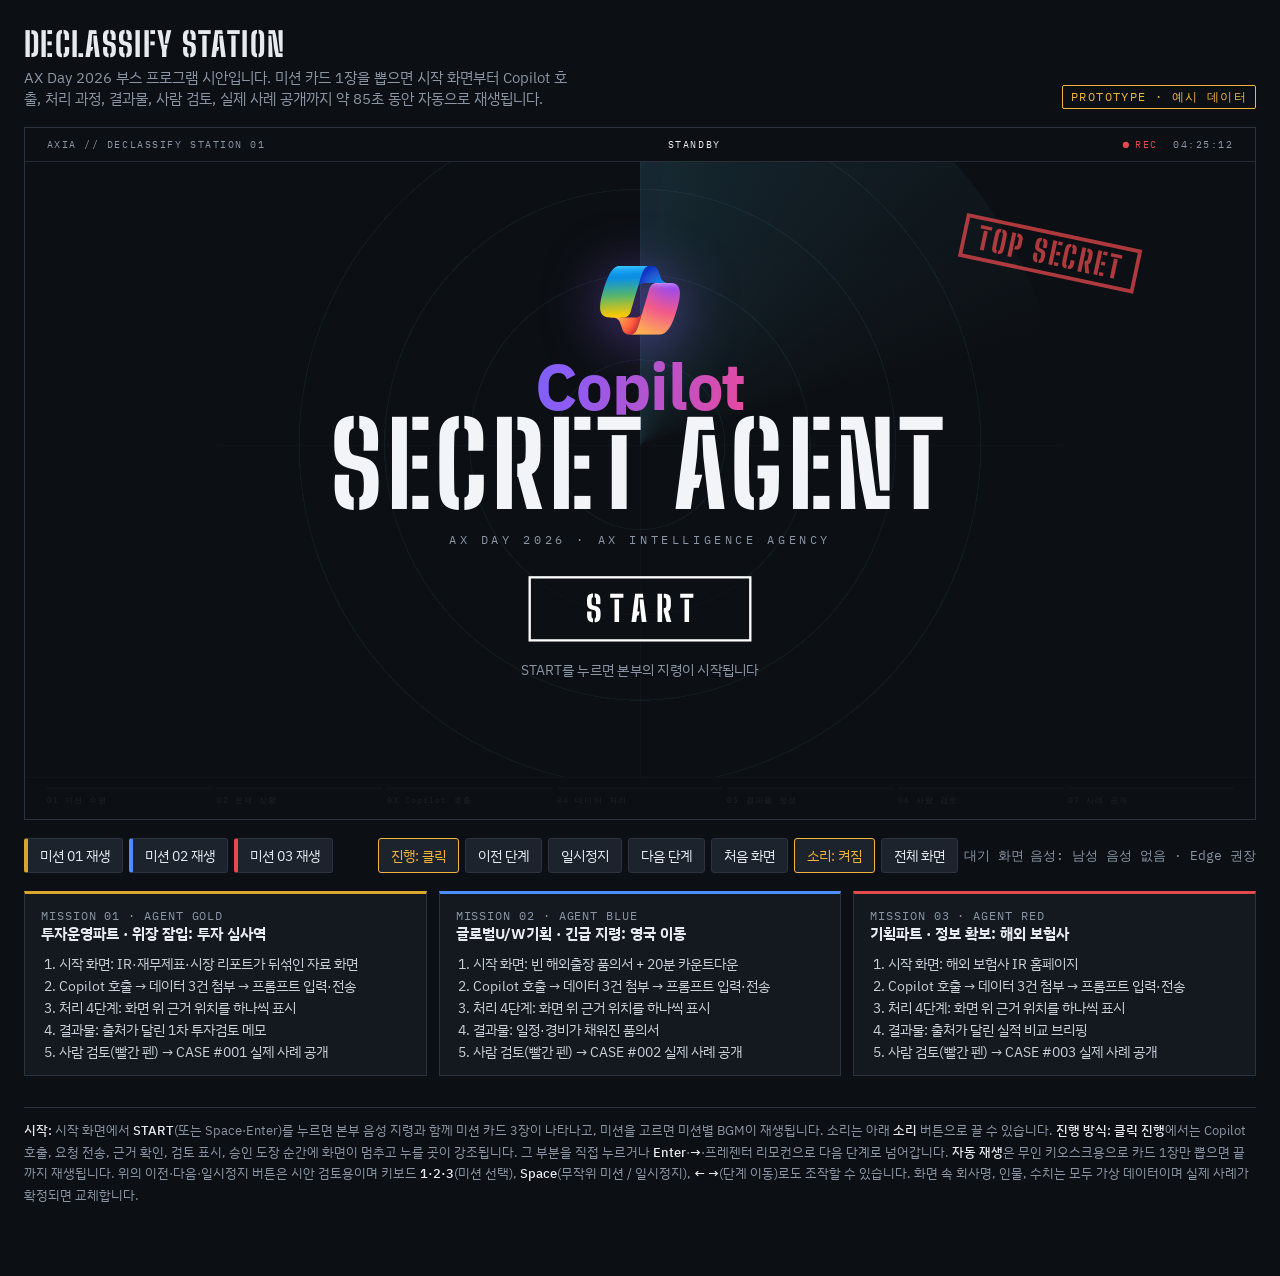
==== commit d353bc06: "Use the supplied narration recording for the HQ briefing Add assets/voice-intro.wav (18.4s) and play" ====
--- a/prototype/index.html
+++ b/prototype/index.html
@@ -840,9 +840,9 @@
 /* ===================== AUDIO ===================== */
 const NARR='안녕하십니까 Copilot Secret Agent에 오신걸 환영합니다. 당신은 지금부터 삼성화재 곳곳에 비밀리에 활동하는 Copilot Agent를 활용하여 주어진 미션을 수행해야 합니다. 미션을 선택하시길 바랍니다.';
 const NARR_TTS='안녕하십니까. 코파일럿 시크릿 에이전트에 오신 것을 환영합니다. 당신은 지금부터, 삼성화재 곳곳에 비밀리에 활동하는 코파일럿 에이전트를 활용하여, 주어진 미션을 수행해야 합니다. 미션을 선택하시길 바랍니다.';
-/* 녹음 파일이 있으면 우선 사용: assets/voice-intro.mp3, assets/bgm-m1.mp3 · bgm-m2.mp3 · bgm-m3.mp3 */
+/* 녹음 파일이 있으면 우선 사용: assets/voice-intro.wav(또는 .mp3), assets/bgm-m1.mp3 · bgm-m2.mp3 · bgm-m3.mp3 */
 const AVAIL={};
-['assets/voice-intro.mp3','assets/bgm-m1.mp3','assets/bgm-m2.mp3','assets/bgm-m3.mp3'].forEach(f=>{try{const a=new Audio();a.preload='metadata';a.addEventListener('loadedmetadata',()=>{AVAIL[f]=true},{once:true});a.addEventListener('error',()=>{},{once:true});a.src=f}catch(e){}});
+['assets/voice-intro.wav','assets/voice-intro.mp3','assets/bgm-m1.mp3','assets/bgm-m2.mp3','assets/bgm-m3.mp3'].forEach(f=>{try{const a=new Audio();a.preload='metadata';a.addEventListener('loadedmetadata',()=>{AVAIL[f]=true},{once:true});a.addEventListener('error',()=>{},{once:true});a.src=f}catch(e){}});
 const AU={ctx:null,out:null,dly:null,noise:null,on:true,track:null,voice:null};
 try{if(localStorage.getItem('dsSound')==='off')AU.on=false}catch(e){}
 function auInit(){
@@ -957,7 +957,7 @@
 const MALE_RE=/InJoon|Hyunsu|BongJin|GookMin|Seoyeon-?Male|\bMale\b|남성/i;
 function pickVoice(){try{const vs=speechSynthesis.getVoices().filter(v=>/^ko/i.test(v.lang));
   return vs.find(v=>MALE_RE.test(v.name)&&/Natural|Online|Neural/i.test(v.name))||vs.find(v=>MALE_RE.test(v.name))||null}catch(e){return null}}
-function voiceLabel(){if(AVAIL['assets/voice-intro.mp3'])return '음성: 녹음 파일';const v=pickVoice();return v?'음성: '+v.name.replace(/Microsoft |Online |\(Natural\)| - .*/g,'').trim()+' (남성)':'음성: 남성 음성 없음 · Edge 권장'}
+function voiceLabel(){if(AVAIL['assets/voice-intro.wav']||AVAIL['assets/voice-intro.mp3'])return '음성: 녹음 파일 (voice-intro)';const v=pickVoice();return v?'음성: '+v.name.replace(/Microsoft |Online |\(Natural\)| - .*/g,'').trim()+' (남성)':'음성: 남성 음성 없음 · Edge 권장'}
 function showVoice(){const e=$('#vstat');if(e)e.textContent=voiceLabel()}
 try{speechSynthesis.getVoices();speechSynthesis.onvoiceschanged=()=>{speechSynthesis.getVoices();showVoice()}}catch(e){}
 function stopNarration(){clearInterval(txTimer);try{speechSynthesis.cancel()}catch(e){}if(AU.voice){AU.voice.pause();AU.voice=null}const b=$('.tx');if(b)b.classList.remove('speaking')}
@@ -965,7 +965,10 @@
   stopNarration();const box=$('.tx');if(box)box.classList.add('speaking');txType(NARR,14500);
   const done=()=>{const b=$('.tx');if(b)b.classList.remove('speaking')};
   if(!AU.on){setTimeout(done,14500);return}
-  if(AVAIL['assets/voice-intro.mp3']){const a=new Audio('assets/voice-intro.mp3');AU.voice=a;a.onended=done;a.play().catch(()=>speak(done));return}
+  const vf=AVAIL['assets/voice-intro.wav']?'assets/voice-intro.wav':AVAIL['assets/voice-intro.mp3']?'assets/voice-intro.mp3':null;
+  if(vf){const a=new Audio(vf);AU.voice=a;a.onended=done;
+    a.addEventListener('loadedmetadata',()=>{if(isFinite(a.duration))txType(NARR,a.duration*1000*.92)},{once:true});
+    a.play().catch(()=>speak(done));return}
   speak(done);
 }
 function speak(done){
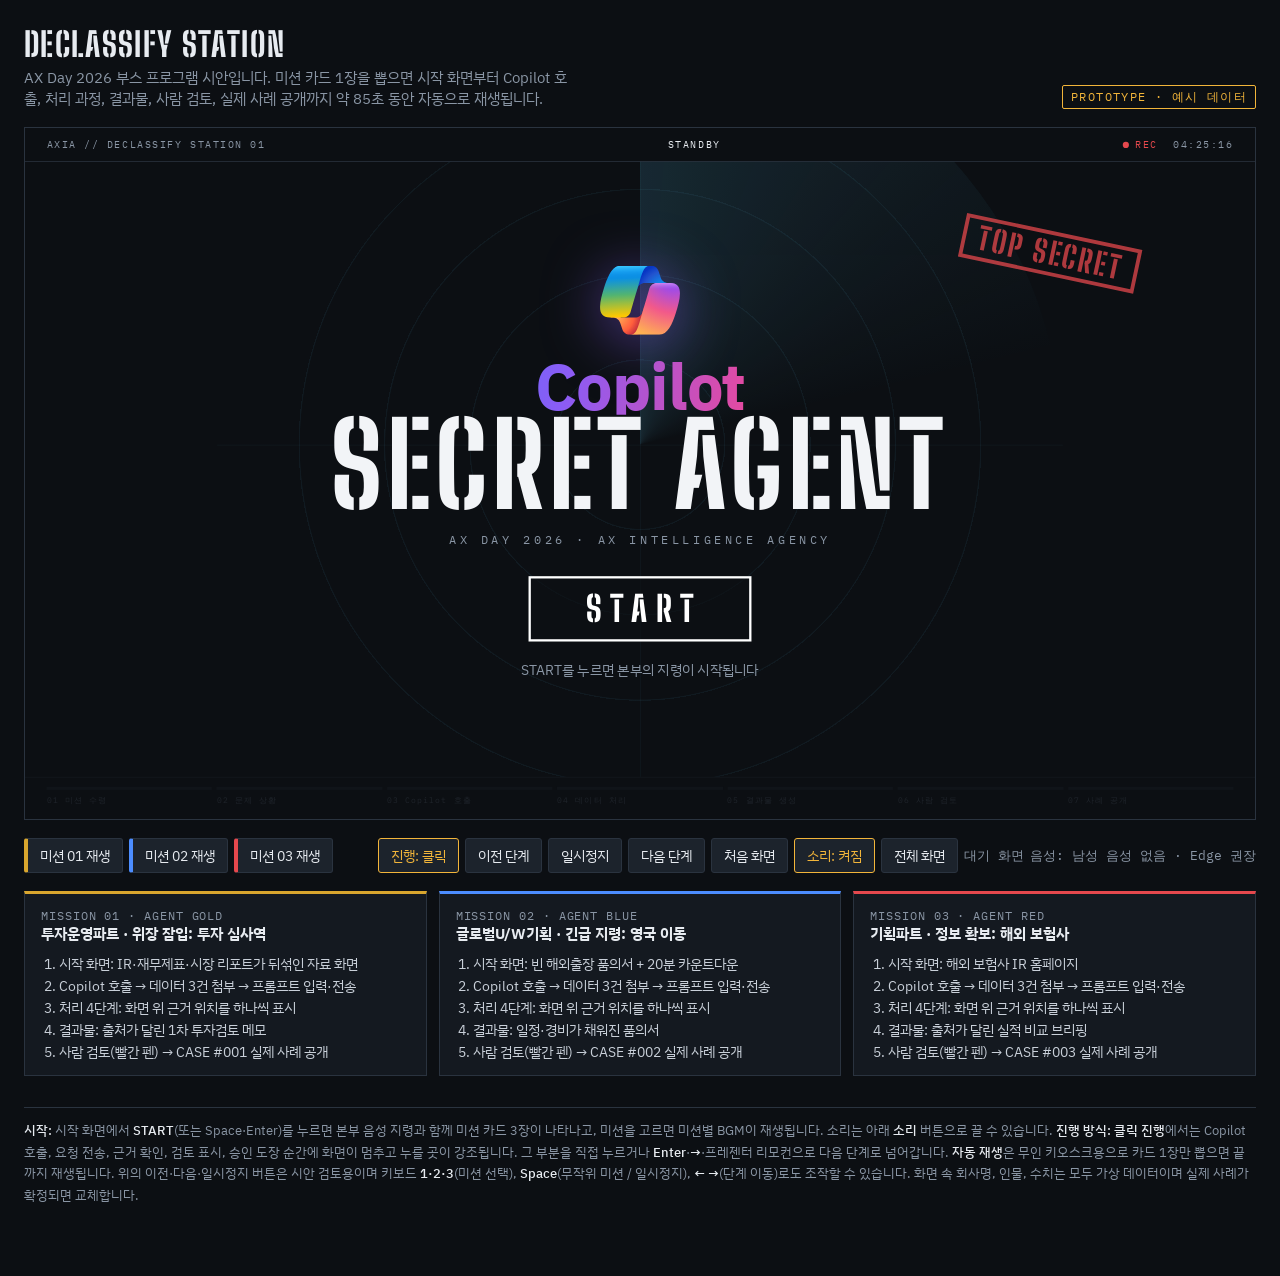
==== commit bd622f09: "Use supplied tracks for mission, opening and ending BGM bgm-m1..m3 play per mission; bgm-open plays " ====
--- a/prototype/index.html
+++ b/prototype/index.html
@@ -692,7 +692,7 @@
   {id:'result', label:'결과물 생성',   dur:10000, render:rResult},
   {id:'check',  label:'사람 검토',     dur:7500,  idur:5600, render:rCheck},
   {id:'case',   label:'사례 공개',     dur:16000, render:rCase},
-  {id:'outro',  label:'종료',          dur:6000,  render:rOutro},
+  {id:'outro',  label:'종료',          dur:9000,  render:rOutro},
 ];
 
 /* ===================== ENGINE ===================== */
@@ -842,7 +842,7 @@
 const NARR_TTS='안녕하십니까. 코파일럿 시크릿 에이전트에 오신 것을 환영합니다. 당신은 지금부터, 삼성화재 곳곳에 비밀리에 활동하는 코파일럿 에이전트를 활용하여, 주어진 미션을 수행해야 합니다. 미션을 선택하시길 바랍니다.';
 /* 녹음 파일이 있으면 우선 사용: assets/voice-intro.wav(또는 .mp3), assets/bgm-m1.mp3 · bgm-m2.mp3 · bgm-m3.mp3 */
 const AVAIL={};
-['assets/voice-intro.wav','assets/voice-intro.mp3','assets/bgm-m1.mp3','assets/bgm-m2.mp3','assets/bgm-m3.mp3'].forEach(f=>{try{const a=new Audio();a.preload='metadata';a.addEventListener('loadedmetadata',()=>{AVAIL[f]=true},{once:true});a.addEventListener('error',()=>{},{once:true});a.src=f}catch(e){}});
+['assets/voice-intro.wav','assets/voice-intro.mp3','assets/bgm-m1.mp3','assets/bgm-m2.mp3','assets/bgm-m3.mp3','assets/bgm-open.mp3'].forEach(f=>{try{const a=new Audio();a.preload='metadata';a.addEventListener('loadedmetadata',()=>{AVAIL[f]=true},{once:true});a.addEventListener('error',()=>{},{once:true});a.src=f}catch(e){}});
 const AU={ctx:null,out:null,dly:null,noise:null,on:true,track:null,voice:null};
 try{if(localStorage.getItem('dsSound')==='off')AU.on=false}catch(e){}
 function auInit(){
@@ -936,18 +936,29 @@
     if(bar===0&&pos===0)iTone(d,84,t,1.8,.08,'sine',.6);
     if(pos===0&&bar%2===0)iBrass(d,[root,root+7],t,sp*9,.035)}}
 };
+/* 음원 파일: 미션 01~03 = bgm-m1~m3.mp3, 오프닝(지령 대기)·엔딩 = bgm-open.mp3. 재생 실패 시 자체 합성 BGM으로 대체 */
+const BGM_FILE={amb:'assets/bgm-open.mp3',end:'assets/bgm-open.mp3',m1:'assets/bgm-m1.mp3',m2:'assets/bgm-m2.mp3',m3:'assets/bgm-m3.mp3'};
+const BGM_VOL=.6,DUCK_VOL=.22;
+function fadeTo(a,to,ms){clearInterval(a._fade);const from=a.volume,n=Math.max(1,Math.round(ms/50));let k=0;
+  a._fade=setInterval(()=>{k++;a.volume=Math.min(1,Math.max(0,from+(to-from)*k/n));if(k>=n){clearInterval(a._fade);if(to<=0)a.pause()}},50)}
+function bgmTarget(T){return AU.on?(T.duck?DUCK_VOL:BGM_VOL):0}
+function bgmDuck(on){const T=AU.track;if(!T)return;T.duck=on;if(T.file)fadeTo(T.file,bgmTarget(T),400)}
 function bgmStart(key){
   if(!auInit())return;if(AU.track&&AU.track.key===key)return;bgmStop(.5);
-  const c=AU.ctx,tr=TRACKS[key],g=c.createGain();g.gain.setValueAtTime(0.0001,c.currentTime);g.gain.exponentialRampToValueAtTime(tr.vol,c.currentTime+1.2);g.connect(AU.out);
-  const T={key,g,step:0,next:c.currentTime+.08,sp:60/tr.bpm/tr.div,tr,timer:null,file:null};AU.track=T;
-  const f=`assets/bgm-${key}.mp3`;
-  if(AVAIL[f]){const a=new Audio(f);a.loop=true;a.volume=AU.on?.7:0;T.file=a;a.play().catch(()=>{});return}
-  T.timer=setInterval(()=>{if(c.state!=='running')return;
-    while(T.next<c.currentTime+.15){tr.play(T.g,T.step,T.next,T.sp);
-      const sw=tr.swing?(T.step%2===0?1+tr.swing:1-tr.swing):1;T.next+=T.sp*sw;T.step++}},25);
+  const c=AU.ctx,tr=TRACKS[key==='end'?'amb':key],g=c.createGain();g.gain.setValueAtTime(0.0001,c.currentTime);g.gain.exponentialRampToValueAtTime(tr.vol,c.currentTime+1.2);g.connect(AU.out);
+  const T={key,g,step:0,next:c.currentTime+.08,sp:60/tr.bpm/tr.div,tr,timer:null,file:null,duck:false};AU.track=T;
+  const synth=()=>{if(AU.track!==T||T.timer)return;T.file=null;T.next=c.currentTime+.08;
+    T.timer=setInterval(()=>{if(c.state!=='running')return;
+      while(T.next<c.currentTime+.15){tr.play(T.g,T.step,T.next,T.sp);
+        const sw=tr.swing?(T.step%2===0?1+tr.swing:1-tr.swing):1;T.next+=T.sp*sw;T.step++}},25)};
+  const f=BGM_FILE[key];
+  if(f){const a=new Audio(f);a.loop=true;a.volume=0;T.file=a;
+    a.addEventListener('error',synth,{once:true});
+    a.play().then(()=>{if(AU.track===T)fadeTo(a,bgmTarget(T),900);else a.pause()}).catch(synth);return}
+  synth();
 }
 function bgmStop(fade){const T=AU.track;if(!T)return;AU.track=null;clearInterval(T.timer);
-  if(T.file){const a=T.file;const iv=setInterval(()=>{a.volume=Math.max(0,a.volume-.07);if(a.volume<=0){clearInterval(iv);a.pause()}},60)}
+  if(T.file)fadeTo(T.file,0,(fade||.6)*1000);
   const c=AU.ctx;try{T.g.gain.cancelScheduledValues(c.currentTime);T.g.gain.setValueAtTime(Math.max(.0001,T.g.gain.value),c.currentTime);T.g.gain.exponentialRampToValueAtTime(.0001,c.currentTime+(fade||.6))}catch(e){}
   setTimeout(()=>{try{T.g.disconnect()}catch(e){}},(fade||.6)*1000+400)}
 function sting(){if(!auInit())return;const c=AU.ctx,t=c.currentTime+.03;iKick(AU.out,t,1);iBass(AU.out,33,t,2.6,.5,'sawtooth',220);iNoise(AU.out,t,1.2,.12,'lowpass',900);iTone(AU.out,88,t+.15,.12,.08,'square',.4);iTone(AU.out,88,t+.32,.12,.08,'square',.4)}
@@ -962,8 +973,8 @@
 try{speechSynthesis.getVoices();speechSynthesis.onvoiceschanged=()=>{speechSynthesis.getVoices();showVoice()}}catch(e){}
 function stopNarration(){clearInterval(txTimer);try{speechSynthesis.cancel()}catch(e){}if(AU.voice){AU.voice.pause();AU.voice=null}const b=$('.tx');if(b)b.classList.remove('speaking')}
 function narrate(){
-  stopNarration();const box=$('.tx');if(box)box.classList.add('speaking');txType(NARR,14500);
-  const done=()=>{const b=$('.tx');if(b)b.classList.remove('speaking')};
+  stopNarration();const box=$('.tx');if(box)box.classList.add('speaking');txType(NARR,14500);bgmDuck(true);
+  const done=()=>{const b=$('.tx');if(b)b.classList.remove('speaking');if(AU.track&&AU.track.key==='amb')bgmDuck(false)};
   if(!AU.on){setTimeout(done,14500);return}
   const vf=AVAIL['assets/voice-intro.wav']?'assets/voice-intro.wav':AVAIL['assets/voice-intro.mp3']?'assets/voice-intro.mp3':null;
   if(vf){const a=new Audio(vf);AU.voice=a;a.onended=done;
@@ -978,7 +989,7 @@
 }
 function setSound(on){AU.on=on;try{localStorage.setItem('dsSound',on?'on':'off')}catch(e){}
   const b=$('#bsound');b.textContent=on?'소리: 켜짐':'소리: 꺼짐';b.classList.toggle('on',on);
-  if(AU.out)AU.out.gain.value=on?.9:0;if(AU.track&&AU.track.file)AU.track.file.volume=on?.7:0;
+  if(AU.out)AU.out.gain.value=on?.9:0;if(AU.track&&AU.track.file){const T=AU.track;T.file.volume=bgmTarget(T)}
   if(!on){try{speechSynthesis.cancel()}catch(e){}if(AU.voice)AU.voice.pause()}}
 
 /* ===================== TITLE / SELECT ===================== */
@@ -1143,9 +1154,10 @@
 }
 
 function rOutro(m,c){
+  bgmStart('end');
   main.innerHTML=`<div class="outro"><div class="eyebrow">${m.agent} · MISSION ${m.no}</div><h2>MISSION COMPLETE</h2>
-    <p>${esc(m.cs.no)} 기밀 해제 완료 · 자리로 돌아가 같은 지시를 Copilot에 입력해 보세요</p><div class="cd" id="cd">다음 요원을 기다립니다 · 5</div></div>`;
-  for(let k=1;k<=5;k++)c.at(k*1000,()=>{const e=$('#cd');if(e)e.textContent='다음 요원을 기다립니다 · '+Math.max(0,5-k)});
+    <p>${esc(m.cs.no)} 기밀 해제 완료 · 자리로 돌아가 같은 지시를 Copilot에 입력해 보세요</p><div class="cd" id="cd">다음 요원을 기다립니다 · 8</div></div>`;
+  for(let k=1;k<=8;k++)c.at(k*1000,()=>{const e=$('#cd');if(e)e.textContent='다음 요원을 기다립니다 · '+Math.max(0,8-k)});
 }
 
 /* ===================== NOTES (below stage) ===================== */
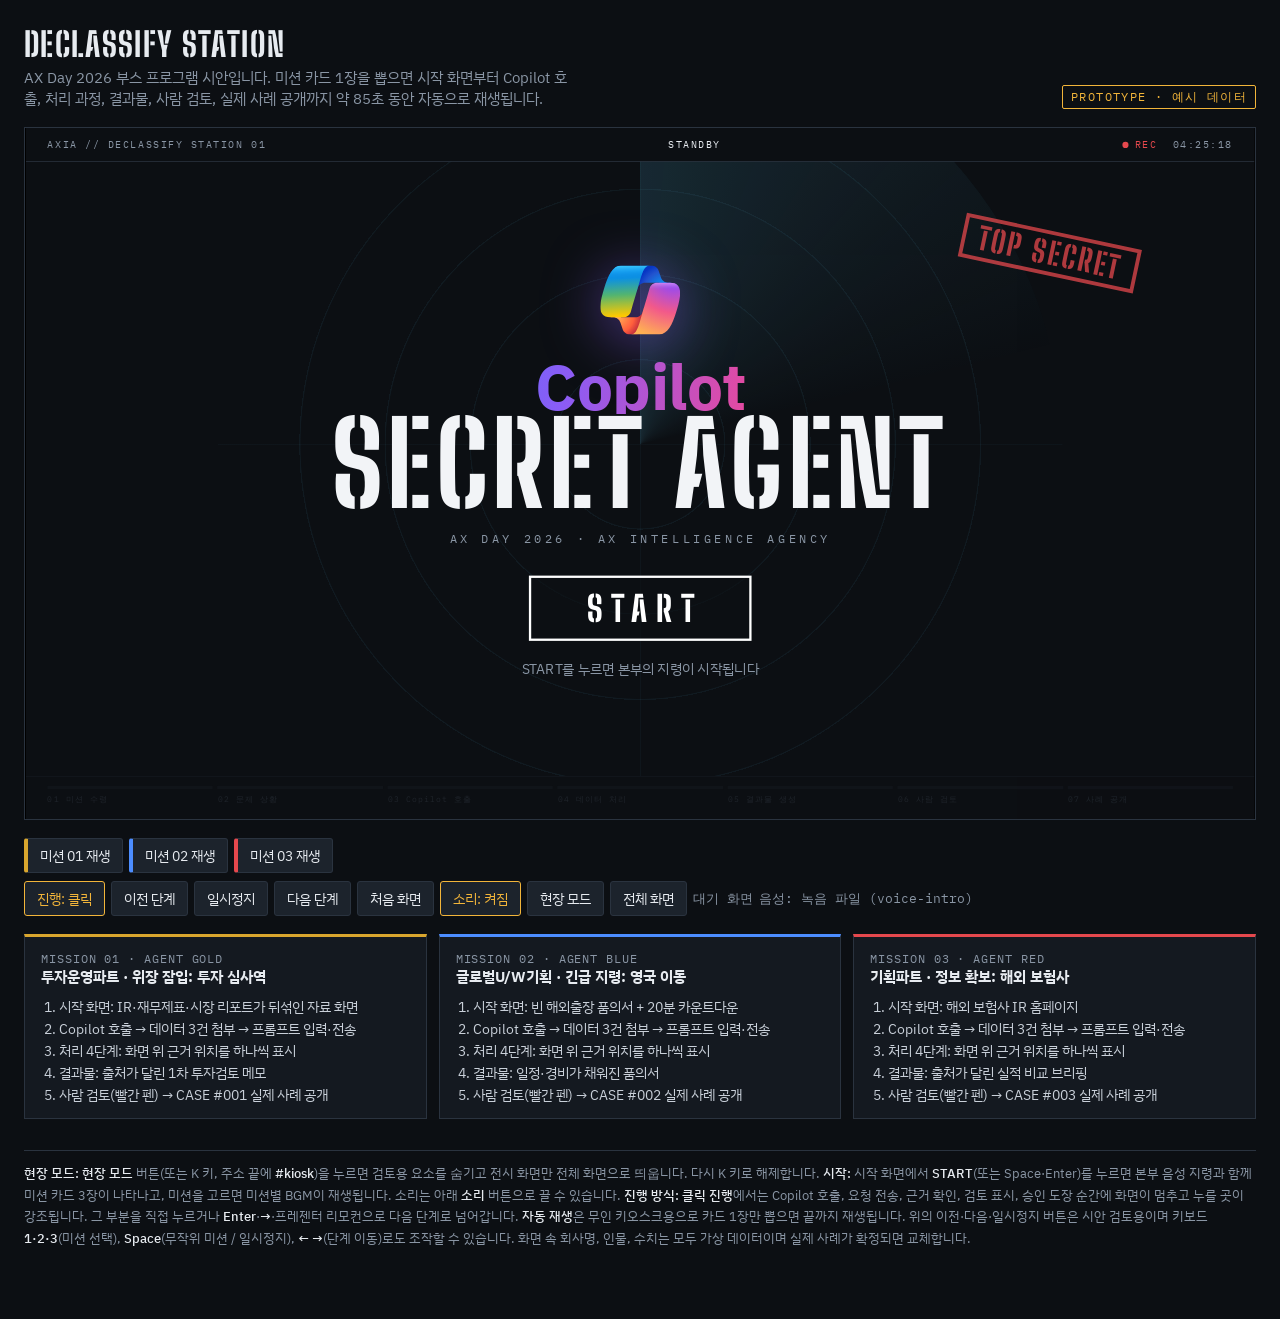
==== commit fdebaecf: "Bundle offline fonts, add kiosk mode, refresh docs - Subset fonts to the characters the station uses" ====
--- a/prototype/index.html
+++ b/prototype/index.html
@@ -4,10 +4,17 @@
 <meta charset="utf-8">
 <meta name="viewport" content="width=device-width, initial-scale=1, viewport-fit=cover">
 <title>Declassify Station 시안</title>
-<link rel="preconnect" href="https://fonts.googleapis.com">
-<link rel="preconnect" href="https://fonts.gstatic.com" crossorigin>
-<link rel="stylesheet" href="https://fonts.googleapis.com/css2?family=Big+Shoulders+Stencil+Display:wght@600;800&family=IBM+Plex+Mono:wght@400;600&family=IBM+Plex+Sans+KR:wght@400;500;700&family=Nanum+Pen+Script&display=swap">
 <style>
+/* 오프라인 글꼴: 시안에 쓰인 글자만 담은 로컬 파일 (assets/fonts). 문구를 바꾸면 글꼴을 다시 생성해야 합니다. */
+@font-face{font-family:'Big Shoulders Stencil Display';font-style:normal;font-weight:600;font-display:swap;src:url('assets/fonts/big-shoulders-stencil-display-600.woff2') format('woff2')}
+@font-face{font-family:'Big Shoulders Stencil Display';font-style:normal;font-weight:800;font-display:swap;src:url('assets/fonts/big-shoulders-stencil-display-800.woff2') format('woff2')}
+@font-face{font-family:'IBM Plex Mono';font-style:normal;font-weight:400;font-display:swap;src:url('assets/fonts/ibm-plex-mono-400.woff2') format('woff2')}
+@font-face{font-family:'IBM Plex Mono';font-style:normal;font-weight:600;font-display:swap;src:url('assets/fonts/ibm-plex-mono-600.woff2') format('woff2')}
+@font-face{font-family:'IBM Plex Sans KR';font-style:normal;font-weight:400;font-display:swap;src:url('assets/fonts/ibm-plex-sans-kr-400.woff2') format('woff2')}
+@font-face{font-family:'IBM Plex Sans KR';font-style:normal;font-weight:500;font-display:swap;src:url('assets/fonts/ibm-plex-sans-kr-500.woff2') format('woff2')}
+@font-face{font-family:'IBM Plex Sans KR';font-style:normal;font-weight:700;font-display:swap;src:url('assets/fonts/ibm-plex-sans-kr-700.woff2') format('woff2')}
+@font-face{font-family:'Nanum Pen Script';font-style:normal;font-weight:400;font-display:swap;src:url('assets/fonts/nanum-pen-script-400.woff2') format('woff2')}
+
 /* Layout: one 1600x900 kiosk canvas scaled to fit the viewport, review controls and flow notes beneath.
    Dark agency HQ frame around light office work screens; one agent color per mission. Single committed dark look. */
 :root{
@@ -36,6 +43,11 @@
 .page-head p{margin:.35rem 0 0;color:var(--mute);font-size:.92rem;max-width:62ch}
 .tag-proto{font-family:var(--f-mono);font-size:.72rem;letter-spacing:.12em;color:var(--hit);border:1px solid var(--hit);padding:3px 8px;border-radius:2px;white-space:nowrap}
 
+.kiosk-toast{position:fixed;left:50%;top:18px;transform:translateX(-50%);z-index:100;background:rgba(20,25,32,.92);border:1px solid var(--line);color:var(--text);font-size:14px;padding:8px 16px;border-radius:20px;opacity:0;transition:opacity .4s;pointer-events:none}
+.kiosk-toast.on{opacity:1}
+body.kiosk{padding:0;overflow:hidden;background:#000}
+body.kiosk .page>*:not(.stage-wrap){display:none!important}
+body.kiosk .stage-wrap{position:fixed;inset:0;width:100vw;height:100vh;max-width:none;aspect-ratio:auto;border:0;margin:0}
 .stage-wrap{position:relative;width:100%;max-width:min(1600px, calc((100dvh - 190px) * 16 / 9));min-width:0;margin-inline:auto;aspect-ratio:16/9;border:1px solid var(--line);background:#000;overflow:hidden}
 .stage{position:absolute;left:0;top:0;width:1600px;height:900px;transform-origin:0 0;transform:scale(var(--s,0.5));background:var(--hq);overflow:hidden;font-size:16px}
 
@@ -416,6 +428,8 @@
 .ghint.left b{left:0;transform:none}
 .ghint.inside b{top:auto;bottom:18px}
 .ghint.leftof b{top:50%;left:auto;right:calc(100% + 18px);transform:translateY(-50%)}
+.ghint.far b{top:50%;left:auto;right:calc(100% + 420px);transform:translateY(-50%)}
+.ghint.far::after{content:"";position:absolute;top:50%;right:calc(100% + 10px);width:410px;border-top:2px dashed rgba(255,255,255,.85)}
 @keyframes gIn{from{opacity:0}}
 @keyframes gPulse{50%{opacity:.3}}
 .stage.gated .seg.active i::after{animation-play-state:paused}
@@ -467,6 +481,7 @@
       <button class="btn" id="bnext">다음 단계</button>
       <button class="btn" id="bhome">처음 화면</button>
       <button class="btn on" id="bsound">소리: 켜짐</button>
+      <button class="btn" id="bkiosk" title="검토용 버튼과 설명을 숨기고 전시 화면만 전체 화면으로 띄웁니다">현장 모드</button>
       <button class="btn" id="bfull">전체 화면</button>
       <span class="readout" id="readout">대기 화면</span>
       <span class="readout" id="vstat"></span>
@@ -474,7 +489,7 @@
   </div>
 
   <section class="notes" id="notes"></section>
-  <p class="kiosk"><b>시작:</b> 시작 화면에서 <b>START</b>(또는 Space·Enter)를 누르면 본부 음성 지령과 함께 미션 카드 3장이 나타나고, 미션을 고르면 미션별 BGM이 재생됩니다. 소리는 아래 <b>소리</b> 버튼으로 끌 수 있습니다. <b>진행 방식:</b> <b>클릭 진행</b>에서는 Copilot 호출, 요청 전송, 근거 확인, 검토 표시, 승인 도장 순간에 화면이 멈추고 누를 곳이 강조됩니다. 그 부분을 직접 누르거나 <b>Enter</b>·<b>→</b>·프레젠터 리모컨으로 다음 단계로 넘어갑니다. <b>자동 재생</b>은 무인 키오스크용으로 카드 1장만 뽑으면 끝까지 재생됩니다. 위의 이전·다음·일시정지 버튼은 시안 검토용이며 키보드 <b>1·2·3</b>(미션 선택), <b>Space</b>(무작위 미션 / 일시정지), <b>← →</b>(단계 이동)로도 조작할 수 있습니다. 화면 속 회사명, 인물, 수치는 모두 가상 데이터이며 실제 사례가 확정되면 교체합니다.</p>
+  <p class="kiosk"><b>현장 모드:</b> <b>현장 모드</b> 버튼(또는 K 키, 주소 끝에 <b>#kiosk</b>)을 누르면 검토용 요소를 숨기고 전시 화면만 전체 화면으로 띄웁니다. 다시 K 키로 해제합니다. <b>시작:</b> 시작 화면에서 <b>START</b>(또는 Space·Enter)를 누르면 본부 음성 지령과 함께 미션 카드 3장이 나타나고, 미션을 고르면 미션별 BGM이 재생됩니다. 소리는 아래 <b>소리</b> 버튼으로 끌 수 있습니다. <b>진행 방식:</b> <b>클릭 진행</b>에서는 Copilot 호출, 요청 전송, 근거 확인, 검토 표시, 승인 도장 순간에 화면이 멈추고 누를 곳이 강조됩니다. 그 부분을 직접 누르거나 <b>Enter</b>·<b>→</b>·프레젠터 리모컨으로 다음 단계로 넘어갑니다. <b>자동 재생</b>은 무인 키오스크용으로 카드 1장만 뽑으면 끝까지 재생됩니다. 위의 이전·다음·일시정지 버튼은 시안 검토용이며 키보드 <b>1·2·3</b>(미션 선택), <b>Space</b>(무작위 미션 / 일시정지), <b>← →</b>(단계 이동)로도 조작할 수 있습니다. 화면 속 회사명, 인물, 수치는 모두 가상 데이터이며 실제 사례가 확정되면 교체합니다.</p>
 </div>
 
 <script>
@@ -709,7 +724,15 @@
 try{if(localStorage.getItem('dsMode')==='auto')st.interactive=false}catch(e){}
 const pdur=p=>st.interactive&&p.idur?p.idur:p.dur;
 
-function fit(){const w=wrap.clientWidth;st.scale=w/1600;stage.style.setProperty('--s',st.scale)}
+function fit(){const W=wrap.clientWidth,H=wrap.clientHeight||W*9/16,k=Math.min(W/1600,H/900);st.scale=k;stage.style.setProperty('--s',k);
+  stage.style.left=Math.max(0,(W-1600*k)/2)+'px';stage.style.top=Math.max(0,(H-900*k)/2)+'px'}
+function toast(t){let e=$('#ktoast');if(!e){e=document.createElement('div');e.id='ktoast';e.className='kiosk-toast';document.body.appendChild(e)}
+  e.textContent=t;e.classList.add('on');clearTimeout(e._t);e._t=setTimeout(()=>e.classList.remove('on'),3500)}
+function setKiosk(on){document.body.classList.toggle('kiosk',on);try{localStorage.setItem('dsKiosk',on?'1':'0')}catch(e){}
+  if(on){try{const r=document.documentElement.requestFullscreen&&document.documentElement.requestFullscreen();if(r&&r.catch)r.catch(()=>{})}catch(e){}
+    toast('현장 모드 · 해제: K 키 (전체 화면 해제: Esc)')}
+  else{try{if(document.fullscreenElement)document.exitFullscreen()}catch(e){}}
+  setTimeout(fit,60)}
 new ResizeObserver(fit).observe(wrap);fit();
 
 function buildProg(){
@@ -1077,7 +1100,7 @@
   const send=()=>{const p=$('#ptext');p.textContent='Copilot에게 메시지 보내기';p.className='ph';
     $('#pinput').classList.remove('focus');$('#psend').classList.remove('ready','press');$('#pfiles').classList.remove('on');
     $('#phello').classList.add('gone');$('#pbubble').innerHTML=marked(m);$('#puser').classList.add('on')};
-  if(I)c.gate(B+9700,'#psend','눌러서 Copilot에 요청 보내기',()=>{$('#psend').classList.add('press');setTimeout(send,200)},'leftof');
+  if(I)c.gate(B+9700,'#psend','눌러서 Copilot에 요청 보내기',()=>{$('#psend').classList.add('press');setTimeout(send,200)},'far');
   else{c.at(B+10100,()=>$('#psend').classList.add('press'));c.at(B+10400,send)}
   c.at(B+11100,()=>{$('#pbot').classList.add('on');$('#pstatus').innerHTML=shim(`자료 ${m.files.length}건을 읽는 중…`)});
 }
@@ -1177,10 +1200,14 @@
 $('#bpause').addEventListener('click',togglePause);
 $('#bhome').addEventListener('click',goIdle);
 $('#bsound').addEventListener('click',()=>setSound(!AU.on));setSound(AU.on);setTimeout(showVoice,800);
+$('#bkiosk').addEventListener('click',()=>setKiosk(true));
+(function(){let k=false;try{k=/kiosk/i.test(location.hash+location.search)||localStorage.getItem('dsKiosk')==='1'}catch(e){}if(k)setKiosk(true)})();
+window.addEventListener('resize',fit);
 $('#bfull').addEventListener('click',()=>{try{const p=wrap.requestFullscreen&&wrap.requestFullscreen();if(p&&p.catch)p.catch(()=>{})}catch(e){}});
 document.addEventListener('fullscreenchange',fit);
 document.addEventListener('keydown',e=>{
   if(e.target.closest('input,textarea'))return;
+  if(e.key==='k'||e.key==='K'){setKiosk(!document.body.classList.contains('kiosk'));return}
   if(!st.playing&&st.screen==='title'&&(e.key===' '||e.key==='Enter')){e.preventDefault();startIntro();return}
   if(['1','2','3'].includes(e.key)&&!st.playing){pick(+e.key-1);return}
   if(e.key===' '){e.preventDefault();if(st.playing)togglePause();else pick(Math.floor(Math.random()*3));return}
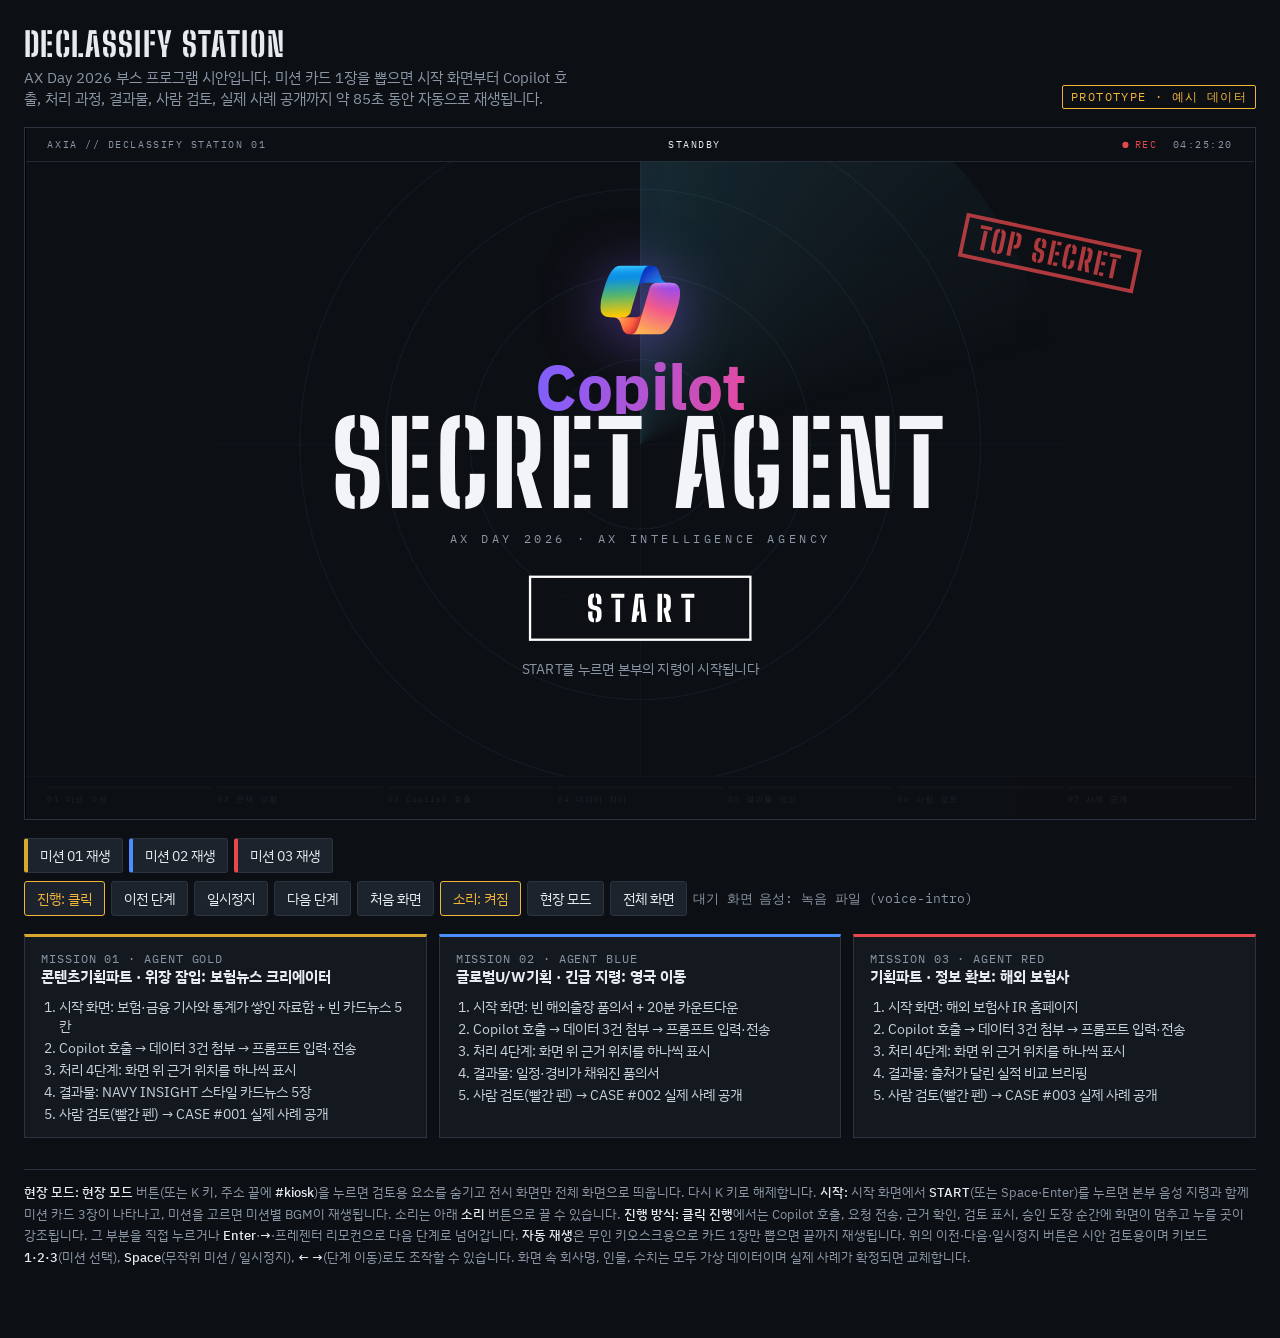
==== commit 82fac3fe: "Mission 01 교체: 콘텐츠기획파트 보험뉴스 카드뉴스 Agent - 카드뉴스 5장(COVER·WHAT·WHY·IMPACT·CHECK POINT), NAVY INSIGHT 밝은" ====
--- a/prototype/index.html
+++ b/prototype/index.html
@@ -45,7 +45,7 @@
 
 .kiosk-toast{position:fixed;left:50%;top:18px;transform:translateX(-50%);z-index:100;background:rgba(20,25,32,.92);border:1px solid var(--line);color:var(--text);font-size:14px;padding:8px 16px;border-radius:20px;opacity:0;transition:opacity .4s;pointer-events:none}
 .kiosk-toast.on{opacity:1}
-body.kiosk{padding:0;overflow:hidden;background:#000}
+body.foot-note{padding:0;overflow:hidden;background:#000}
 body.kiosk .page>*:not(.stage-wrap){display:none!important}
 body.kiosk .stage-wrap{position:fixed;inset:0;width:100vw;height:100vh;max-width:none;aspect-ratio:auto;border:0;margin:0}
 .stage-wrap{position:relative;width:100%;max-width:min(1600px, calc((100dvh - 190px) * 16 / 9));min-width:0;margin-inline:auto;aspect-ratio:16/9;border:1px solid var(--line);background:#000;overflow:hidden}
@@ -63,8 +63,8 @@
 .note h3{margin:0 0 4px;font-size:.95rem}
 .note .who{font-family:var(--f-mono);font-size:.72rem;color:var(--mute);letter-spacing:.08em}
 .note ol{margin:.6rem 0 0;padding-left:1.1rem;font-size:.85rem;color:#C9D0D9;display:flex;flex-direction:column;gap:3px}
-.kiosk{font-size:.84rem;color:var(--mute);border-top:1px solid var(--line);padding-top:12px;line-height:1.6}
-.kiosk b{color:var(--text);font-weight:500}
+.foot-note{font-size:.84rem;color:var(--mute);border-top:1px solid var(--line);padding-top:12px;line-height:1.6}
+.foot-note b{color:var(--text);font-weight:500}
 
 /* ---------- stage chrome ---------- */
 .topbar{position:absolute;left:0;right:0;top:0;height:44px;display:flex;align-items:center;justify-content:space-between;padding:0 28px;border-bottom:1px solid var(--line);font-family:var(--f-mono);font-size:13px;letter-spacing:.14em;color:var(--mute);background:var(--hq)}
@@ -308,6 +308,84 @@
 .sticky{position:absolute;right:300px;bottom:30px;background:#FCE68A;color:#4A3B00;font-family:var(--f-pen);font-size:30px;padding:10px 18px;transform:rotate(-4deg);box-shadow:0 6px 14px rgba(0,0,0,.18)}
 .win.narrow .sticky{display:none}
 
+/* ---------- mission 1: news workspace ---------- */
+.n1{display:grid;grid-template-columns:250px minmax(0,1fr) 270px;grid-template-rows:minmax(0,1fr) auto;gap:12px;padding:12px;height:calc(100% - 42px)}
+.win.narrow .n1{grid-template-columns:180px minmax(0,1fr) 190px}
+.n1-news{grid-row:1 / 3;background:#fff;border:1px solid var(--rule);padding:10px;display:flex;flex-direction:column;gap:8px;min-width:0;overflow:hidden}
+.n1-news small,.n1-stat small,.n1-guide small{font-family:var(--f-mono);font-size:10px;letter-spacing:.1em;color:var(--ink-mute)}
+.art{border:1px solid #ECE8E0;padding:8px 9px;display:flex;flex-direction:column;gap:3px;font-size:12.5px;line-height:1.4}
+.art b{font-size:13px;line-height:1.35}
+.art i{font-style:normal;font-size:10.5px;color:#fff;background:#5B6676;align-self:flex-start;padding:1px 6px}
+.art i.o{background:#1B4F9C}
+.art span{color:var(--ink-mute);font-size:11px}
+.n1-stat{background:#fff;border:1px solid var(--rule);padding:12px 14px;display:flex;flex-direction:column;gap:8px;min-width:0;overflow:hidden}
+.n1-stat table{width:100%;border-collapse:collapse;font-size:12.5px;font-variant-numeric:tabular-nums}
+.n1-stat th,.n1-stat td{border-bottom:1px solid #EEE9E0;padding:5px 6px;text-align:right;white-space:nowrap}
+.n1-stat th:first-child,.n1-stat td:first-child{text-align:left}
+.n1-stat th{background:#F4F1EA;font-weight:500;color:#4A515C}
+.spark{display:flex;align-items:flex-end;gap:10px;height:90px;padding:6px 4px 0;border-bottom:1px solid #DDD7CC}
+.spark i{flex:1;background:#1B4F9C;opacity:.75}
+.n1-guide{background:#fff;border:1px solid var(--rule);padding:12px;display:flex;flex-direction:column;gap:7px;font-size:12.5px;line-height:1.5;min-width:0;overflow:hidden}
+.n1-guide b{font-size:13px}
+.n1-guide code{font-family:var(--f-mono);font-size:11px;background:#F2EFE8;padding:1px 5px}
+.n1-board{grid-column:2 / 4;background:#fff;border:1px solid var(--rule);padding:10px 12px;display:flex;flex-direction:column;gap:8px}
+.slots{display:grid;grid-template-columns:repeat(5,1fr);gap:8px}
+.slot{aspect-ratio:1/1;max-height:96px;border:2px dashed #C9C3B5;display:grid;place-items:center;font-family:var(--f-mono);font-size:11px;letter-spacing:.08em;color:#9A9384;text-align:center}
+/* ---------- mission 1: card news board (result) ---------- */
+.ncb{position:absolute;inset:0;background:#E6E9F0;padding:16px 22px;display:grid;grid-template-columns:repeat(3,minmax(0,1fr));gap:14px;align-content:start}
+.nc{--nv:#101C3D;--nv2:#091229;--nb:#4776FF;--nl:#AFC7FF;--ny:#FFC93C;aspect-ratio:1/1;background:linear-gradient(160deg,var(--nv),var(--nv2));color:#fff;border-radius:10px;padding:14px 16px;display:flex;flex-direction:column;gap:8px;position:relative;overflow:hidden;box-shadow:0 8px 18px rgba(9,18,41,.35);min-width:0}
+.nc::after{content:"";position:absolute;right:-40px;top:-40px;width:150px;height:150px;border-radius:50%;background:radial-gradient(circle,rgba(71,118,255,.35),transparent 70%)}
+.nc .hd{display:flex;justify-content:space-between;align-items:center;font-size:10px;letter-spacing:.04em}
+.nc .hd span{background:rgba(175,199,255,.16);color:var(--nl);padding:2px 8px;border-radius:10px}
+.nc .hd b{font-family:var(--f-mono);font-weight:600;color:var(--nb)}
+.nc .k{font-family:var(--f-mono);font-size:10px;letter-spacing:.14em;color:var(--nl)}
+.nc h5{margin:0;font-size:23px;line-height:1.22;font-weight:700}
+.nc h5 em{font-style:normal;color:var(--ny)}
+.nc p{margin:0;font-size:12px;line-height:1.5;color:#D5DEF5}
+.nc .nst{margin-top:auto;display:grid;grid-template-columns:repeat(3,1fr);gap:6px}
+.nc .nst div{background:rgba(71,118,255,.16);border:1px solid rgba(175,199,255,.25);border-radius:6px;padding:6px;font-size:10px;line-height:1.35;color:var(--nl)}
+.nc .nst b{display:block;font-size:14px;color:#fff}
+.nc .ls{display:flex;flex-direction:column;gap:6px;margin-top:2px}
+.nc .ls div{display:grid;grid-template-columns:24px 1fr;gap:8px;align-items:start;font-size:11.5px;line-height:1.4;color:#D5DEF5}
+.nc .ls div b{display:block;color:#fff;font-size:12.5px}
+.nc .ls i{font-style:normal;width:24px;height:24px;border-radius:6px;background:var(--nb);display:grid;place-items:center;font-family:var(--f-mono);font-size:11px;font-weight:600}
+.nc .big{font-size:40px;font-weight:700;color:var(--ny);line-height:1}
+.nc .nbars{display:flex;align-items:flex-end;gap:7px;height:70px;margin-top:auto}
+.nc .nbars i{flex:1;background:linear-gradient(var(--nb),rgba(71,118,255,.35));border-radius:3px 3px 0 0;display:block}
+.nc .ft{font-size:9px;color:#7F8DB5;margin-top:auto}
+.nc.cover{background:radial-gradient(circle at 75% 30%,#24407F,var(--nv2) 70%)}
+.nc.cover h5{font-size:28px}
+.nc.light{background:#F2F5FB;color:#101C3D;padding:0;gap:0;box-shadow:0 8px 18px rgba(16,28,61,.18)}
+.nc.light::after{display:none}
+.nc.light .top{background:linear-gradient(160deg,#101C3D,#1C3373);color:#fff;padding:12px 16px 14px;display:flex;flex-direction:column;gap:6px;position:relative;overflow:hidden}
+.nc.light .top::after{content:"";position:absolute;right:-30px;top:-30px;width:120px;height:120px;border-radius:50%;background:radial-gradient(circle,rgba(71,118,255,.4),transparent 70%)}
+.nc.light .top h5{font-size:17px}
+.nc.light .body{flex:1;padding:10px 14px 12px;display:flex;flex-direction:column;gap:7px;min-height:0}
+.nc.light p{color:#4A5675}
+.nc.light .ls{gap:5px;margin:0}
+.nc.light .ls div{background:#fff;border:1px solid #D9E2F5;border-radius:8px;padding:4px 8px;color:#56627F}
+.nc.light .ls div b{color:#101C3D}
+.nc.light .ls i{background:#101C3D;color:#fff}
+.nc.light .big{color:#2F5BE7;font-size:34px}
+.nc.light .nbars i{background:linear-gradient(#4776FF,#C9D8FF)}
+.nc .pill{background:#101C3D;color:#fff;border-radius:14px;font-size:10.5px;padding:4px 10px;text-align:center;letter-spacing:.02em}
+.nc .pill.y{background:#FFF3CC;color:#7A5A00}
+.ncstate{border:1px solid #C8CFDC;background:#fff;border-radius:10px;padding:12px 14px;font-family:var(--f-mono);font-size:11.5px;line-height:1.75;color:#3A4560;align-self:stretch}
+.ncstate b{color:#1B4F9C}
+/* ---------- Copilot pane: style offer ---------- */
+.cp-styleintro{font-size:13.5px;line-height:1.55;color:#3A3A44}
+.cp-styleintro b{color:#4B2FC9}
+.cp-opts{display:flex;flex-direction:column;gap:6px}
+.cp-opt{display:flex;align-items:center;gap:10px;border:1px solid var(--cp-line);background:#fff;border-radius:10px;padding:7px 10px;font-size:13.5px}
+.cp-opt i{font-style:normal;width:20px;height:20px;border-radius:50%;background:#ECECF1;display:grid;place-items:center;font-size:11px;font-weight:700;color:#5B5B66}
+.cp-opt small{color:var(--cp-mute);font-size:12px;margin-left:auto}
+.cp-opt.rec b::after{content:" ★ 추천";color:#E0A100;font-size:11.5px}
+.cp-opt.chosen{border-color:#8B5CF6;background:#F1ECFF}
+.cp-opt.chosen i{background:#6D4AE8;color:#fff}
+.cp-bot.picked .cp-opt:not(.chosen){display:none}
+.cp-bot.picked .cp-styleintro{display:-webkit-box;-webkit-line-clamp:2;-webkit-box-orient:vertical;overflow:hidden}
+.cp-agentname{margin:6px 18px 0;display:flex;align-items:center;gap:8px;font-size:13px;color:#3A3A44}
+.cp-agentname i{font-style:normal;font-size:11px;font-weight:700;color:#fff;background:#6D4AE8;border-radius:5px;padding:1px 6px}
 /* ---------- document (results) ---------- */
 .doc{position:absolute;inset:0;overflow:hidden;background:#fff;padding:26px 40px 20px;display:flex;flex-direction:column;gap:12px;font-size:15px;line-height:1.55}
 .doc .dh small{font-family:var(--f-mono);font-size:11px;letter-spacing:.1em;color:var(--ink-mute)}
@@ -489,7 +567,7 @@
   </div>
 
   <section class="notes" id="notes"></section>
-  <p class="kiosk"><b>현장 모드:</b> <b>현장 모드</b> 버튼(또는 K 키, 주소 끝에 <b>#kiosk</b>)을 누르면 검토용 요소를 숨기고 전시 화면만 전체 화면으로 띄웁니다. 다시 K 키로 해제합니다. <b>시작:</b> 시작 화면에서 <b>START</b>(또는 Space·Enter)를 누르면 본부 음성 지령과 함께 미션 카드 3장이 나타나고, 미션을 고르면 미션별 BGM이 재생됩니다. 소리는 아래 <b>소리</b> 버튼으로 끌 수 있습니다. <b>진행 방식:</b> <b>클릭 진행</b>에서는 Copilot 호출, 요청 전송, 근거 확인, 검토 표시, 승인 도장 순간에 화면이 멈추고 누를 곳이 강조됩니다. 그 부분을 직접 누르거나 <b>Enter</b>·<b>→</b>·프레젠터 리모컨으로 다음 단계로 넘어갑니다. <b>자동 재생</b>은 무인 키오스크용으로 카드 1장만 뽑으면 끝까지 재생됩니다. 위의 이전·다음·일시정지 버튼은 시안 검토용이며 키보드 <b>1·2·3</b>(미션 선택), <b>Space</b>(무작위 미션 / 일시정지), <b>← →</b>(단계 이동)로도 조작할 수 있습니다. 화면 속 회사명, 인물, 수치는 모두 가상 데이터이며 실제 사례가 확정되면 교체합니다.</p>
+  <p class="foot-note"><b>현장 모드:</b> <b>현장 모드</b> 버튼(또는 K 키, 주소 끝에 <b>#kiosk</b>)을 누르면 검토용 요소를 숨기고 전시 화면만 전체 화면으로 띄웁니다. 다시 K 키로 해제합니다. <b>시작:</b> 시작 화면에서 <b>START</b>(또는 Space·Enter)를 누르면 본부 음성 지령과 함께 미션 카드 3장이 나타나고, 미션을 고르면 미션별 BGM이 재생됩니다. 소리는 아래 <b>소리</b> 버튼으로 끌 수 있습니다. <b>진행 방식:</b> <b>클릭 진행</b>에서는 Copilot 호출, 요청 전송, 근거 확인, 검토 표시, 승인 도장 순간에 화면이 멈추고 누를 곳이 강조됩니다. 그 부분을 직접 누르거나 <b>Enter</b>·<b>→</b>·프레젠터 리모컨으로 다음 단계로 넘어갑니다. <b>자동 재생</b>은 무인 키오스크용으로 카드 1장만 뽑으면 끝까지 재생됩니다. 위의 이전·다음·일시정지 버튼은 시안 검토용이며 키보드 <b>1·2·3</b>(미션 선택), <b>Space</b>(무작위 미션 / 일시정지), <b>← →</b>(단계 이동)로도 조작할 수 있습니다. 화면 속 회사명, 인물, 수치는 모두 가상 데이터이며 실제 사례가 확정되면 교체합니다.</p>
 </div>
 
 <script>
@@ -499,61 +577,57 @@
 const esc=s=>String(s).replace(/[&<>"]/g,c=>({'&':'&amp;','<':'&lt;','>':'&gt;','"':'&quot;'}[c]));
 
 /* ===================== MISSIONS ===================== */
-const M1_SHEET=[
-  ['매출액','820','1,540','4,340','812','968','1,174','1,386',''],
-  ['매출원가','390','702','1,780','341','407','482','550',''],
-  ['매출총이익','430','838','2,560','471','561','692','836',''],
-  ['판매관리비','2,530','4,288','6,740','1,512','1,640','1,738','1,850',''],
-  ['영업이익','-2,100','-3,450','-4,180','-1,041','-1,079','-1,046','-1,014','op'],
-  ['당기순이익','-2,180','-3,520','-4,310','-1,072','-1,110','-1,079','-1,049',''],
-  ['현금및현금성자산','3,200','9,850','5,740','8,620','7,410','6,560','5,740','cash'],
-  ['총부채','1,120','1,860','2,410','1,980','2,120','2,260','2,410',''],
-  ['월평균 번레이트','210','330','410','394','402','418','424','burn'],
-  ['고객 기관 수','38','104','212','131','158','186','212',''],
-  ['ARR','610','1,620','5,180','1,980','2,950','4,060','5,180',''],
-];
 function m1Blank(){
-  const rows=M1_SHEET.map(r=>`<tr${r[8]?` id="m1-${r[8]}"`:''}>${r.slice(0,8).map((v,i)=>`<td${v.startsWith('-')?' class="neg"':''}>${v}</td>`).join('')}</tr>`).join('');
   return `
-  <div class="tabs"><span class="tab on">IR_Deck_v7.pdf · 47p</span><span class="tab">재무제표_2023-2025.xlsx · 6시트</span><span class="tab">시장조사_시니어헬스케어.pdf · 82p</span><span class="tab">텀시트_초안.docx</span></div>
-  <div class="m1-grid">
-    <div class="slides" id="m1-ir">
-      <div class="slide"><small>IR 06 · BUSINESS</small><b>CareLink</b><span>시니어 건강데이터 플랫폼</span><div class="bars"><i style="--w:90%"></i><i style="--w:70%"></i></div></div>
-      <div class="slide" id="m1-tam"><small>IR 11 · MARKET</small><b class="big">TAM ₩12조</b><div class="bars"><i style="--w:60%"></i><i style="--w:85%"></i></div></div>
-      <div class="slide"><small>IR 15 · TRACTION</small><b>요양기관 212곳</b><div class="bars"><i style="--w:75%"></i><i style="--w:50%"></i></div></div>
+  <div class="tabs"><span class="tab on">뉴스 검색 · 간병비 물가</span><span class="tab">통계 포털 · 간병비 지수</span><span class="tab">카드뉴스 운영지식_v6.0.docx</span><span class="tab">카드뉴스_기획안.pptx</span></div>
+  <div class="n1">
+    <div class="n1-news" id="n1-news">
+      <small>NEWS · 검색 결과 128건</small>
+      <div class="art"><i>경제 일간지</i><b>간병비 5년 새 30% 올라… "간병 파산" 우려</b><span>2026.09.12</span></div>
+      <div class="art"><i class="o">공식기관 보도자료</i><b>고령 인구 1,000만 명 돌파, 돌봄 수요 급증</b><span>2026.08.28</span></div>
+      <div class="art"><i>보험 전문지</i><b>간병인 사용일당 특약 가입 늘어… 보장 공백은 여전</b><span>2026.09.03</span></div>
+      <div class="art"><i class="o">연구기관 리포트</i><b>장기 간병 시 월 비용 400만 원 넘어서</b><span>2026.07.19</span></div>
+      <div class="art"><i>경제 일간지</i><b>간병 인력 부족에 인건비 상승 지속</b><span>2026.09.20</span></div>
     </div>
-    <div class="sheet" id="m1-sheet">
-      <div class="cap">시트2 · 요약손익 및 현금흐름 (단위: 백만원)</div>
-      <table><tr><th>계정</th><th>2023</th><th>2024</th><th>2025</th><th>25.Q1</th><th>25.Q2</th><th>25.Q3</th><th>25.Q4</th></tr>${rows}</table>
+    <div class="n1-stat" id="n1-stat">
+      <small>통계 포털 · 간병비 관련 지수 (예시 데이터)</small>
+      <div class="spark"><i style="height:52%"></i><i style="height:58%"></i><i style="height:63%"></i><i style="height:70%"></i><i style="height:78%"></i><i style="height:88%"></i></div>
+      <table><tr><th>연도</th><th>간병비 지수</th><th>전년비</th><th>65세 이상 인구</th></tr>
+        <tr><td>2019</td><td>100.0</td><td>–</td><td>768만</td></tr>
+        <tr><td>2021</td><td>112.4</td><td>+5.8%</td><td>857만</td></tr>
+        <tr><td>2023</td><td>126.1</td><td>+6.0%</td><td>944만</td></tr>
+        <tr><td>2024</td><td>134.0</td><td>+6.2%</td><td>1,000만</td></tr></table>
     </div>
-    <div class="report" id="m1-mkt">
-      <small>시장조사 리포트 · p.23</small>
-      <i class="ln" style="--w:95%"></i><i class="ln" style="--w:88%"></i><i class="ln" style="--w:92%"></i>
-      <p class="q">국내 시니어 헬스케어 데이터 시장은 2025년 8.4조 원 규모로 추정되며 연평균 14% 성장이 예상된다.</p>
-      <i class="ln" style="--w:90%"></i><i class="ln" style="--w:70%"></i><i class="ln" style="--w:94%"></i><i class="ln" style="--w:80%"></i>
-      <p class="q">요양기관의 데이터 솔루션 도입률은 23% 수준이다.</p>
-      <i class="ln" style="--w:86%"></i><i class="ln" style="--w:91%"></i><i class="ln" style="--w:60%"></i>
+    <div class="n1-guide" id="n1-guide">
+      <small>ONEDRIVE · 카드뉴스 운영지식_v6.0</small>
+      <b>5단계 구조</b><span>COVER → WHAT → WHY → IMPACT → CHECK POINT</span>
+      <b>스타일</b><span>BLUE INFO · <code>NAVY INSIGHT</code> · EASY GUIDE</span>
+      <b>규격</b><span><code>1080×1080</code> 고딕 · 출처 표기 필수</span>
     </div>
-  </div>
-  <div class="sticky">투심위 D-5! 1차 검토 메모 필요</div>`;
+    <div class="n1-board" id="n1-board"><small style="font-family:var(--f-mono);font-size:10px;letter-spacing:.1em;color:var(--ink-mute)">카드뉴스 기획안 · 0 / 5</small>
+      <div class="slots"><div class="slot">COVER</div><div class="slot">WHAT</div><div class="slot">WHY</div><div class="slot">IMPACT</div><div class="slot">CHECK<br>POINT</div></div></div>
+  </div>`;
 }
 function m1Result(){
-  return `<div class="doc">
-    <div class="dh" data-g><small>투자운영파트 · 1차 투자검토 메모 · 초안 v1 · Word</small><h2>CareLink (Series A) 1차 투자검토</h2></div>
-    <div class="verdict" data-g id="r1-verdict"><span>1차 판단</span><b>2차 심사 진행 권고 (조건부)</b></div>
-    <div class="cols">
-      <section data-g><h4>사업 요약</h4><p>시니어 건강데이터 수집·분석 SaaS. 요양기관 212곳 이용<sup>IR p.6</sup></p></section>
-      <section data-g id="r1-mkt"><h4>시장 규모</h4><p>TAM 8.4조 원<sup>리포트 p.23</sup></p><em>IR 제시 12조와 차이, 산식 확인 필요<sup>IR p.11</sup></em></section>
-      <section data-g><h4>재무 핵심<sup>재무제표 시트2</sup></h4><table class="kv"><tr><td>매출 (2025)</td><td>43.4억 · +182%</td></tr><tr><td>영업손실</td><td>-41.8억</td></tr><tr><td>월 번레이트</td><td>4.1억</td></tr><tr><td>런웨이</td><td>14개월</td></tr></table></section>
-    </div>
-    <div class="cols two">
-      <section data-g><h4>투자 포인트</h4><ol><li>고객 기관 이탈률 3% 미만<sup>IR p.15</sup></li><li>보험사 연계 B2B2C 확장성</li><li>의료데이터 보안 인증 보유<sup>IR p.18</sup></li></ol></section>
-      <section data-g id="r1-risk"><h4>리스크</h4><ol><li>TAM 과대 추정 가능성</li><li>런웨이 14개월, 후속 투자 의존</li><li>개인정보 관련 규제 변화</li></ol></section>
-    </div>
-    <section data-g><h4>추가 확인 질문</h4><p>① TAM 산식 근거 ② 2026 매출 가이던스 ③ 보험사 PoC 계약 현황 ④ 핵심 인력 지분 구조 ⑤ 후속 라운드 계획</p></section>
+  const hd=n=>`<div class="hd"><span>데이터로 보는 보험 시장 트렌드</span><b>CARD ${n}/5</b></div>`;
+  return `<div class="ncb">
+    <div class="nc cover" data-g id="c1">${hd(1)}<div class="k">COVER · 간병비 물가 리포트</div>
+      <h5>간병비,<br><em>얼마나 올랐을까?</em></h5><p>숫자로 보는 간병비 물가와<br>지금 필요한 대비법</p><div class="ft">보험 뉴스 카드 · 2026.10 · 예시 데이터</div></div>
+    <div class="nc" data-g id="c2">${hd(2)}<div class="k">WHAT</div>
+      <h5>치솟는 <em>간병비 물가</em><br>지금, 왜 주목해야 할까?</h5><p>간병 서비스 가격이 빠르게 오르며 가계와 보험 보장에 부담이 커지고 있습니다.</p>
+      <div class="nst" id="c2-stat"><div><b>연 6.2%</b>간병비 상승</div><div><b>1,000만 명</b>65세 이상 인구</div><div><b>여전히 넓다</b>보험 보장 공백</div></div></div>
+    <div class="nc light" data-g id="c3"><div class="top">${hd(3)}<div class="k">WHY</div>
+      <h5>왜 이렇게 <em>오르고 있을까?</em></h5></div><div class="body"><div class="pill">간병비 상승의 3가지 원인</div>
+      <div class="ls"><div><i>01</i><span><b>고령화 가속</b>돌봄이 필요한 인구가 빠르게 증가</span></div><div><i>02</i><span><b>간병 인력 부족</b>수요에 비해 공급이 따라가지 못함</span></div><div><i>03</i><span><b>인건비 상승</b>간병 서비스 단가가 해마다 인상</span></div></div></div></div>
+    <div class="nc light" data-g id="c4"><div class="top">${hd(4)}<div class="k">IMPACT</div>
+      <h5>내 지갑에 미치는 <em>영향</em></h5></div><div class="body"><div class="big">월 400만 원+</div><p>장기 간병 시 예상 비용 (예시). 간병비는 보장 범위 밖인 경우가 많아 대비가 필요합니다.</p>
+      <div class="nbars"><i style="height:40%"></i><i style="height:52%"></i><i style="height:61%"></i><i style="height:74%"></i><i style="height:90%"></i></div></div></div>
+    <div class="nc light" data-g id="c5"><div class="top">${hd(5)}<div class="k">CHECK POINT</div>
+      <h5>간병비 상승 시대, <em>현명한 대비</em> 필요</h5></div><div class="body"><div class="pill">소비자가 꼭 확인해야 할 3가지</div>
+      <div class="ls"><div><i>01</i><span><b>현재 보장 내용 점검</b>내 보험의 간병 보장 범위 확인</span></div><div><i>02</i><span><b>보장 공백 보완</b>간병인 사용일당·간병비 특약 검토</span></div><div><i>03</i><span><b>노후 자금 계획</b>장기 간병 비용까지 고려한 설계</span></div></div></div></div>
+    <div class="ncstate" data-g id="n1-state">[CARDNEWS_STATE]<br>series_topic: <b>간병비 물가 상승</b><br>style: <b>NAVY INSIGHT</b><br>completed_cards: <b>5</b><br>next_card: 없음<br>status: <b>DONE</b><br>locked_design: 1080×1080 · #101C3D #091229 #4776FF #AFC7FF</div>
   </div>`;
 }
-
 function formHTML(filled){
   const F=(v)=>`<span class="fill" data-g data-v="${esc(v)}">${filled?esc(v):''}</span>`;
   const plan=[['10.19 (월)','인천 → 런던','출국 · 히드로 도착 후 숙소 이동'],['10.20 (화)','런던 시티','재보험 파트너사 A · 2027 갱신 조건 협의'],['10.21 (수)','런던 시티','브로커 B 미팅 · 시장 동향 세션'],['10.22 (목)','런던 시티','언더라이팅 가이드라인 공유 워크숍'],['10.23 (금)','런던 → 인천','귀국']];
@@ -613,42 +687,47 @@
 }
 
 const MISSIONS=[
-{ key:'m1', no:'01', dept:'투자운영파트', agent:'AGENT GOLD', emb:'G', color:'#D9A62E',
+{ key:'m1', no:'01', dept:'콘텐츠기획파트', agent:'AGENT GOLD', emb:'G', color:'#D9A62E',
   cardLines:['--w:90%','--w:70%','--w:82%'],
-  title:'위장 잠입: 투자 심사역',
-  directive:'당신은 지금부터 초기 스타트업 투자 심사역으로 위장 잠입합니다. IR/재무/시장 자료를 검토하고 1차 투자검토까지 수행하십시오.',
-  limit:'투자심사위원회 D-5', clearance:'L3 · TOP SECRET',
-  sideTitle:'COVER: VC ANALYST', sideText:'잠입 대상은 시니어 헬스케어 스타트업 CareLink. 자료는 많고, 숫자는 자료마다 다릅니다.',
-  winTitle:'투자검토 자료함 · CareLink', winApp:'PDF · Excel', resTitle:'1차투자검토메모_CareLink.docx', resApp:'Word',
+  title:'위장 잠입: 보험뉴스 크리에이터',
+  directive:'당신은 지금부터 보험뉴스 제작 크리에이터로 위장 잠입합니다. 보험과 금융 이슈별 자료를 수집하고 고객이 이해하기 쉽게 카드뉴스 5장을 10분 안에 작성하세요!',
+  limit:'10분', clearance:'L3 · TOP SECRET', timer:600, timerLabel:'배포 마감까지',
+  sideTitle:'COVER: NEWS CREATOR', sideText:'이번 이슈는 간병비 물가 상승. 기사와 통계는 쏟아지고, 고객이 이해할 카드뉴스는 아직 한 장도 없습니다.',
+  winTitle:'보험·금융 이슈 자료함 · 간병비 물가', winApp:'', resTitle:'카드뉴스_간병비물가_NAVY INSIGHT (5장)', resApp:'',
   blank:m1Blank, result:m1Result,
-  pain:{h:'자료 검토만 2~3일',l:['IR 47p · 재무제표 6시트 · 리포트 82p','수치는 자료마다 다르고','투심위까지 남은 시간은 5일']},
-  cursor:[[420,260],[760,330],[1260,300],[640,520]], btn:[1452,738],
-  files:[['E-01','IR_Deck_v7.pdf','47p','pdf'],['E-02','재무제표_2023-2025.xlsx','6시트','xlsx'],['E-03','시장조사_시니어헬스케어.pdf','82p','pdf']],
-  sugg:['첨부 파일 핵심 요약','재무지표 비교표 만들기','투자검토 메모 초안 작성'],
-  greet:'요원, 위장 신분 확인 완료. 자료 3건을 받았습니다. 무엇부터 검토할까요?',
-  prompt:'첨부한 IR 자료, 재무제표, 시장 리포트로 1차 투자검토 메모를 작성해줘. 사업 요약, 시장 규모, 재무 핵심지표(성장률·번레이트·런웨이), 투자 포인트 3개, 리스크 3개, 추가 확인 질문 5개를 정리하고 수치마다 출처 페이지를 달아줘.',
-  keywords:['1차 투자검토 메모','시장 규모','재무 핵심지표','투자 포인트 3개','리스크 3개','출처 페이지'],
+  pain:{h:'자료 조사부터 디자인까지 3일',l:['최신 보험·금융 자료 수집과 사실 검증','어떤 관점으로 구성할지 기획 고민','원고 작성과 카드 디자인 반복']},
+  cursor:[[420,300],[820,330],[1300,280],[900,690]], btn:[1452,738],
+  copilotAgent:'보험 뉴스 카드제작 Agent',
+  files:[['E-01','에이전트 핵심 지침','지침','docx'],['E-02','카드뉴스 운영지식_v6.0','OneDrive','docx'],['WEB','공식기관·언론자료','웹 검색','web']],
+  sugg:['이번 주 보험 이슈 추천','카드뉴스 5장 만들기','스타일 고르기'],
+  greet:'요원, 크리에이터 신분 확인 완료. 어떤 보험·금융 이슈로 카드뉴스를 만들까요?',
+  prompt:'간병비 물가 상승에 대해 카드뉴스를 제작해줘',
+  keywords:['간병비 물가 상승','카드뉴스'],
+  styles:{intro:'간병비 물가 상승 주제는 <b>돌봄 비용 증가, 보험 보장 공백, 고령화 트렌드</b>를 이해시키는 것이 핵심이라 <b>NAVY INSIGHT(데이터·시장 트렌드형)</b>를 추천합니다. 스타일을 선택해 주세요.',
+    opts:[['BLUE INFO','정책·제도·보험정보형'],['NAVY INSIGHT','데이터·시장 트렌드형',1],['EASY GUIDE','고객안내·생활정보형'],['직접 지정','원하는 색상·분위기']],
+    pick:'2번 NAVY INSIGHT로 진행해줘'},
+  steal:'간병비 물가 상승에 대해 카드뉴스를 제작해줘 → (스타일 추천을 받은 뒤) 2번 NAVY INSIGHT로 진행해줘 → 다음 카드 만들어줘',
   steps:[
-    {t:'IR 자료 47p 분석',d:'사업모델 · 고객 212곳 · 투자조건 추출',g:'E-01 IR p.4–18',sel:'#m1-ir'},
-    {t:'재무제표 6개 시트 분석',d:'매출 +182% · 월 번레이트 4.1억 · 런웨이 14개월',g:'E-02 시트2',sel:'#m1-burn'},
-    {t:'시장 리포트 교차 검증',d:'IR TAM 12조 vs 리포트 8.4조 → 불일치 표시',g:'E-03 p.23',sel:'#m1-mkt'},
-    {t:'투자검토 메모 초안 작성',d:'포인트 3 · 리스크 3 · 확인 질문 5 · 출처 9개',g:'Word',sel:'#m1-tam'}],
-  doneMsg:'초안 생성 완료 · 출처 9개 연결',
-  checks:[{sel:'#r1-mkt',note:'IR 담당자에게 TAM 산식 요청',dx:0,dy:-34},{sel:'#r1-risk',note:'+ 비교기업 2곳 멀티플 추가',dx:10,dy:-30}],
-  stamp:'심사역 검토 완료',
-  cs:{no:'CASE #001', title:'초기 스타트업 1차 투자검토', who:'투자운영파트 · 투자 심사 담당',
-      flow:['IR·재무·시장 자료 수작업 검토에 2~3일','IR 자료, 재무제표, 시장 리포트 (파일 3건)','파일 첨부 후 검토 항목 6개와 출처 표기를 지시','출처가 달린 1차 투자검토 메모 (Word)','초안은 30분, 심사역은 판단에 집중'],
-      bl:'1차 검토', before:20, after:3, unit:'시간', extra:'월 검토 가능 건수 4건 → 10건',
-      quote:'숫자 대조에 쓰던 시간을 투자 판단에 씁니다', tools:'Microsoft 365 Copilot Chat · Word', apply:['신사업기획','제휴·M&A','리스크관리','계열사 관리']}
+    {t:'지침·운영지식 확인',d:'5장 구조와 NAVY INSIGHT 디자인 규칙 적용',g:'E-01 · E-02 OneDrive',sel:'#n1-guide'},
+    {t:'공식기관·언론자료 조사',d:'간병비 추이 · 고령 인구 · 보장 공백 자료 수집',g:'WEB · 기사 5건',sel:'#n1-news'},
+    {t:'수치 사실 확인',d:'기사 수치와 공식 통계 대조 · 출처 표기',g:'통계 포털 2024',sel:'#n1-stat'},
+    {t:'5장 구조 기획·생성',d:'Cover · What · Why · Impact · Check Point 순차 생성',g:'카드뉴스 기획안',sel:'#n1-board'}],
+  doneMsg:'CARD 1~5 순차 생성 완료 · 출처 표기 완료',
+  checks:[{sel:'#c2-stat',note:'수치 출처·기준연도 재확인',dx:-20,dy:-34},{sel:'#c5',note:'고객용 표현 순화 · 심의 문구 확인',dx:350,dy:210}],
+  stamp:'검수 완료',
+  cs:{no:'CASE #001', title:'보험 뉴스 카드뉴스 자동 제작', who:'콘텐츠기획파트',
+      flow:['보험·금융 이슈 자료 수집·검증부터 기획·디자인까지 3일','에이전트 핵심 지침, 카드뉴스 운영지식(OneDrive), 공식기관·언론자료','주제 입력 → 스타일 추천·선택 → 자료 조사·검증 → 5장 구조 기획','Cover · What · Why · Impact · Check Point 카드뉴스 5장','제작 3일 → 2시간, 최신 이슈를 빠르게 배포'],
+      bl:'카드뉴스 1세트', before:72, after:2, unit:'시간', bLabel:'3일', aLabel:'2시간', extra:'주제 입력부터 5장 생성까지 대화 몇 번이면 끝',
+      tools:'Microsoft 365 Copilot 에이전트 만들기 · OneDrive 지식', apply:['마케팅','홍보','상품 안내','고객 안내문']}
 },
 { key:'m2', no:'02', dept:'글로벌U/W기획', agent:'AGENT BLUE', emb:'B', color:'#4C8DFF',
   cardLines:['--w:76%','--w:92%','--w:60%'],
   title:'긴급 지령: 영국 이동',
   directive:'Agent! 지금 바로 영국으로 이동하라는 지령이 내려왔습니다. 20분 안에 출장 품의를 올리십시오!',
-  limit:'20분', clearance:'L3 · URGENT',
+  limit:'20분', clearance:'L3 · URGENT', timer:1200, timerLabel:'품의 마감까지',
   sideTitle:'ORDER: LONDON', sideText:'출장 목적은 메일 속에, 일정은 캘린더에, 경비 한도는 규정집에 흩어져 있습니다. 남은 시간 20분.',
   winTitle:'전자결재 · 새 기안 · 해외출장 품의서', winApp:'', resTitle:'전자결재 · 해외출장 품의서 (작성 중)', resApp:'',
-  blank:m2Blank, result:m2Result, timer:true,
+  blank:m2Blank, result:m2Result,
   pain:{h:'빈 양식, 남은 시간 20분',l:['출장 목적과 일정은 메일 속에','경비 한도는 규정집 제12조에','숙박비는 환율까지 직접 계산']},
   cursor:[[520,190],[880,380],[640,560],[1080,640]], btn:[1452,738],
   files:[['E-01','[긴급] 런던 출장 요청','메일 4통','mail'],['E-02','내 캘린더 · 10월','일정 23건','cal'],['E-03','해외출장 규정.pdf','제12조','pdf']],
@@ -833,7 +912,7 @@
   const res=mode!=='blank';
   const title=res?m.resTitle:m.winTitle, app=res?m.resApp:m.winApp;
   const made=res?`<span class="cp-made">${EMB}Copilot으로 작성됨</span>`:'';
-  const right=m.timer?`<span class="timer" id="timer"><small>품의 마감까지</small><span id="tval">20:00</span></span>`:`<span class="app">${esc(app)}</span>`;
+  const right=m.timer?`<span class="timer" id="timer"><small>${esc(m.timerLabel)}</small><span id="tval">${fmt(m.timer)}</span></span>`:`<span class="app">${esc(app)}</span>`;
   return `<div class="win${narrow?' narrow':''}" id="win"><div class="win-bar"><span class="dots"><i></i><i></i><i></i></span><span class="wt">${esc(title)}</span>${made}${right}</div>
     <div class="win-body">${res?m.result():m.blank()}</div><div class="scan"></div>
     <div class="sa-btn" id="sabtn">${EMB}<span>Copilot<small>SECRET AGENT 호출</small></span></div></div>`;
@@ -843,10 +922,14 @@
   return `<aside class="cp${o.open?' open':''}${o.compact?' compact':''}" id="panel">
     <div class="cp-head">${EMB}<b class="cp-name">Copilot</b><span class="cp-tog"><i class="${m.web?'':'on'}">업무</i><i class="${m.web?'on':''}">웹</i></span></div>
     <div class="cp-agent"><i style="background:${m.color}"></i>SECRET AGENT MODE · ${m.agent}</div>
+    ${m.copilotAgent?`<div class="cp-agentname"><i>에이전트</i>${esc(m.copilotAgent)}</div>`:''}
     <div class="cp-chat">
       <div class="cp-hello${o.hello?' on':''}${o.sent?' gone':''}" id="phello">${EMB}<h3>안녕하세요, 요원님</h3><p>${esc(m.greet)}</p><div class="cp-sugg">${m.sugg.map(x=>`<span>${esc(x)}</span>`).join('')}</div></div>
       <div class="cp-user${o.sent?' on':''}" id="puser"><div class="files">${files}</div><div class="cp-bubble" id="pbubble">${o.sent?marked(m):''}</div></div>
-      <div class="cp-bot${o.bot?' on':''}" id="pbot"><div class="cp-bot-h">${EMB}Copilot</div><ol class="cp-steps" id="psteps">${(o.steps||[]).join('')}</ol><div class="cp-status" id="pstatus">${o.status||''}</div>
+      ${m.styles?`<div class="cp-bot${o.style?' on':''}${o.style==='picked'?' picked':''}" id="pbot0"><div class="cp-bot-h">${EMB}${esc(m.copilotAgent||'Copilot')}</div><div class="cp-styleintro">${m.styles.intro}</div>
+        <div class="cp-opts">${m.styles.opts.map((x,i)=>`<div class="cp-opt${x[2]?' rec':''}${o.style==='picked'&&x[2]?' chosen':''}" id="popt${i}"><i>${i+1}</i><b>${esc(x[0])}</b><small>${esc(x[1])}</small></div>`).join('')}</div></div>
+      <div class="cp-user${o.style==='picked'?' on':''}" id="puser2"><div class="cp-bubble">${esc(m.styles.pick)}</div></div>`:''}
+      <div class="cp-bot${o.bot?' on':''}" id="pbot"><div class="cp-bot-h">${EMB}${esc(m.copilotAgent||'Copilot')}</div><ol class="cp-steps" id="psteps">${(o.steps||[]).join('')}</ol><div class="cp-status" id="pstatus">${o.status||''}</div>
         <div class="cp-refs${o.refs?' on':''}" id="prefs">${m.files.map((f,i)=>`<span><b class="cite">${i+1}</b>${esc(f[1])}</span>`).join('')}</div></div>
     </div>
     <div class="cp-disc${o.disc?' human':''}" id="pdisc">${o.disc?'AI 생성 콘텐츠는 틀릴 수 있습니다 · 최종 판단은 요원(사람)이 합니다':'AI 생성 콘텐츠는 틀릴 수 있습니다'}</div>
@@ -1076,7 +1159,7 @@
   main.innerHTML=winHTML(m,'blank',false)+`<div class="pain" id="pain"><div class="t">INCIDENT · 문제 상황</div><h3>${esc(m.pain.h)}</h3><ul>${m.pain.l.map(x=>`<li>${esc(x)}</li>`).join('')}</ul></div>`+CURSOR;
   c.at(900,()=>$('#pain').classList.add('on'));
   m.cursor.forEach((p,k)=>c.at(1400+k*1500,()=>moveCur(p[0],p[1])));
-  if(m.timer)timerRun(c,1200,1191,0,9000,9);
+  if(m.timer)timerRun(c,m.timer,m.timer-9,0,9000,9);
   c.at(7800,()=>$('#sabtn').classList.add('on'));
 }
 
@@ -1084,7 +1167,7 @@
   const I=st.interactive;
   main.innerHTML=winHTML(m,'blank',false)+panelHTML(m,{})+(I?'':CURSOR)+splashHTML();
   $('#sabtn').classList.add('on');
-  if(m.timer)timerRun(c,1191,1176,0,14000,14);
+  if(m.timer)timerRun(c,m.timer-9,m.timer-24,0,14000,14);
   let B;
   if(I){B=300;c.gate(200,'#sabtn','눌러서 Copilot 호출',()=>$('#sabtn').classList.add('press'))}
   else{B=1600;const last=m.cursor[m.cursor.length-1];moveCur(last[0],last[1]);
@@ -1102,27 +1185,35 @@
     $('#phello').classList.add('gone');$('#pbubble').innerHTML=marked(m);$('#puser').classList.add('on')};
   if(I)c.gate(B+9700,'#psend','눌러서 Copilot에 요청 보내기',()=>{$('#psend').classList.add('press');setTimeout(send,200)},'far');
   else{c.at(B+10100,()=>$('#psend').classList.add('press'));c.at(B+10400,send)}
-  c.at(B+11100,()=>{$('#pbot').classList.add('on');$('#pstatus').innerHTML=shim(`자료 ${m.files.length}건을 읽는 중…`)});
+  if(m.styles)c.at(B+11100,()=>$('#pbot0').classList.add('on'));
+  else c.at(B+11100,()=>{$('#pbot').classList.add('on');$('#pstatus').innerHTML=shim(`자료 ${m.files.length}건을 읽는 중…`)});
 }
 
 function rOp(m,c){
   const I=st.interactive;
-  main.innerHTML=winHTML(m,'blank',true)+panelHTML(m,{open:true,sent:true,compact:true,bot:true,status:shim('작업을 시작하는 중…')});
+  const SY=!!m.styles;
+  main.innerHTML=winHTML(m,'blank',true)+panelHTML(m,{open:true,sent:true,compact:true,bot:!SY,style:SY?'offer':null,status:shim('작업을 시작하는 중…')});
   const D=I?7800:16000;
-  if(m.timer){c.at(0,()=>{$('#tval').textContent='19:36'});timerRun(c,1176,820,400,D-1000,40)}
+  let S0=0;
+  if(SY){const pick=()=>{const rec=m.styles.opts.findIndex(x=>x[2]);const o=$('#popt'+rec);if(o)o.classList.add('chosen');
+      setTimeout(()=>{$('#pbot0').classList.add('picked');$('#puser2').classList.add('on');$('#pbot').classList.add('on')},350)};
+    const rec=m.styles.opts.findIndex(x=>x[2]);
+    if(I){c.gate(300,'#popt'+rec,'눌러서 스타일 선택 · NAVY INSIGHT',pick);S0=600}
+    else{c.at(1600,pick);S0=2300}}
+  if(m.timer){c.at(0,()=>{$('#tval').textContent=fmt(m.timer-24)});timerRun(c,m.timer-24,Math.round(m.timer*.683),400,D-1000,40)}
   const okStep=k=>{const li=$$('#psteps .cs')[k];if(li){li.classList.remove('run');li.classList.add('ok')}};
   m.steps.forEach((s,k)=>{
-    const t=I?400+k*1600:500+k*3700;
+    const t=S0+(I?400+k*1600:(SY?300+k*3000:500+k*3700));
     c.at(t,()=>{$('#psteps').insertAdjacentHTML('beforeend',stepLi(s,false));hit(s.sel,s.g);$('#pstatus').innerHTML=shim(s.t+' 중…')});
     if(I)c.gate(t+500,s.sel,`눌러서 근거 확인 · ${s.g}`,()=>okStep(k));
-    else c.at(t+2900,()=>okStep(k));
+    else c.at(t+(SY?2300:2900),()=>okStep(k));
   });
   c.at(D-700,()=>{clearHits();$('#pstatus').innerHTML=shim('결과물을 작성하는 중…')});
 }
 
 function rResult(m,c){
-  main.innerHTML=winHTML(m,'result',true)+tight(panelHTML(m,{open:true,sent:true,compact:true,bot:true,steps:m.steps.map(s=>stepLi(s,true)),status:shim('결과물을 작성하는 중…')}));
-  if(m.timer){c.at(0,()=>{$('#tval').textContent='13:40'});timerRun(c,820,738,300,9000,12)}
+  main.innerHTML=winHTML(m,'result',true)+tight(panelHTML(m,{open:true,sent:true,compact:true,bot:true,style:'picked',steps:m.steps.map(s=>stepLi(s,true)),status:shim('결과물을 작성하는 중…')}));
+  if(m.timer){c.at(0,()=>{$('#tval').textContent=fmt(m.timer*.683)});timerRun(c,Math.round(m.timer*.683),Math.round(m.timer*.615),300,9000,12)}
   const items=$$('#win [data-g]');
   const gap=Math.min(800,8200/Math.max(1,items.length));
   items.forEach((el,k)=>{
@@ -1135,13 +1226,13 @@
 
 function rCheck(m,c){
   const I=st.interactive;
-  main.innerHTML=winHTML(m,'result',true)+tight(panelHTML(m,{open:true,sent:true,compact:true,bot:true,steps:m.steps.map(s=>stepLi(s,true)),status:`<b>${esc(m.doneMsg)}</b>`,refs:true,disc:true}));
+  main.innerHTML=winHTML(m,'result',true)+tight(panelHTML(m,{open:true,sent:true,compact:true,bot:true,style:'picked',steps:m.steps.map(s=>stepLi(s,true)),status:`<b>${esc(m.doneMsg)}</b>`,refs:true,disc:true}));
   const win=$('#win');win.classList.add('all-on');
   $$('#win [data-v]').forEach(el=>{el.textContent=el.dataset.v});
-  if(m.timer){$('#tval').textContent='12:18';}
+  if(m.timer){$('#tval').textContent=fmt(m.timer*.615);}
   const stamp=()=>{
     const s=document.createElement('div');s.className='wstamp';s.textContent=m.stamp;win.appendChild(s);void s.offsetWidth;s.classList.add('on');
-    if(m.timer){const t=$('#timer');t.classList.add('ok');t.innerHTML='<small>미션 성공 · 남은 시간</small><span id="tval">12:18</span>'}
+    if(m.timer){const t=$('#timer');t.classList.add('ok');t.innerHTML='<small>미션 성공 · 남은 시간</small><span id="tval">'+fmt(m.timer*.615)+'</span>'}
   };
   if(I){
     m.checks.forEach((ck,k)=>c.gate(600+k*1300,ck.sel,`눌러서 검토 표시 · ${ck.note}`,()=>pen(ck)));
@@ -1155,20 +1246,20 @@
 function rCase(m,c){
   const cs=m.cs, keys=['var(--alert)','var(--hit)','var(--agent)','#E7EBF0','var(--ac)'];
   const labels=['문제','사용 데이터','Copilot 처리','결과물','효과'];
-  const w=Math.max(4,Math.round(cs.after/cs.before*100));
+  const w=Math.max(4,Math.round(cs.after/cs.before*100)),bL=cs.bLabel||cs.before+cs.unit,aL=cs.aLabel||cs.after+cs.unit;
   main.innerHTML=`<div class="case">
     <div class="case-head"><span class="no">${cs.no}</span><div><h2>${esc(cs.title)}</h2><div class="sub">${esc(cs.who)} · ${m.agent}의 실제 작전 기록</div></div><span class="declass" id="dcl">DECLASSIFIED</span></div>
     <div class="strip">${cs.flow.map((t,i)=>`<div class="sbox" style="--k:${keys[i]}"><small>${String(i+1).padStart(2,'0')} ${labels[i]}</small><p>${esc(t)}</p></div>`).join('')}</div>
     <div class="case-low">
       <div class="cbox" id="eff"><h4>효과 · BEFORE / AFTER</h4>
-        <div class="bar"><span>BEFORE</span><i style="--w:100%;--bc:#5B6676"></i><span>${cs.before}${cs.unit}</span></div>
-        <div class="bar"><span>AFTER</span><i style="--w:${w}%;--bc:var(--ac)"></i><span>${cs.after}${cs.unit}</span></div>
-        <div class="big-effect">${esc(cs.bl)} ${cs.before}${cs.unit} → ${cs.after}${cs.unit}<small>${esc(cs.extra)}</small></div>
+        <div class="bar"><span>BEFORE</span><i style="--w:100%;--bc:#5B6676"></i><span>${esc(bL)}</span></div>
+        <div class="bar"><span>AFTER</span><i style="--w:${w}%;--bc:var(--ac)"></i><span>${esc(aL)}</span></div>
+        <div class="big-effect">${esc(cs.bl)} ${esc(bL)} → ${esc(aL)}<small>${esc(cs.extra)}</small></div>
         <span class="ex">예시 수치 · 실제 사례 확정 후 교체</span></div>
-      <div class="cbox"><h4>STEAL THIS PROMPT · Copilot에 그대로 입력하세요</h4><div class="steal">${esc(m.prompt)}</div><div class="tools">사용 도구 <b>${esc(cs.tools)}</b></div></div>
+      <div class="cbox"><h4>STEAL THIS PROMPT · Copilot에 그대로 입력하세요</h4><div class="steal">${esc(m.steal||m.prompt)}</div><div class="tools">사용 도구 <b>${esc(cs.tools)}</b></div></div>
       <div class="cbox"><h4>우리 부서도 할 수 있을까?</h4><div class="chips">${cs.apply.map(a=>`<span>${esc(a)}</span>`).join('')}</div>
         <div class="tools">이 수법은 <b>자료 → 지시 → 검토</b> 세 단계면 충분합니다. 왼쪽 프롬프트를 내 업무에 맞게 바꿔 바로 써 보세요.</div>
-        <div class="quote">“${esc(cs.quote)}”<small>${esc(cs.who.split(' · ')[0])} 담당자 · 예시 인용</small></div></div>
+        ${cs.quote?`<div class="quote">“${esc(cs.quote)}”<small>${esc(cs.who.split(' · ')[0])} 담당자 · 예시 인용</small></div>`:''}</div>
     </div>
   </div>`;
   c.at(500,()=>$('#dcl').classList.add('on'));
@@ -1185,10 +1276,10 @@
 
 /* ===================== NOTES (below stage) ===================== */
 $('#notes').innerHTML=MISSIONS.map(m=>`<div class="note" style="--c:${m.color}"><div class="who">MISSION ${m.no} · ${m.agent}</div><h3>${esc(m.dept)} · ${esc(m.title)}</h3>
-  <ol><li>시작 화면: ${m.key==='m1'?'IR·재무제표·시장 리포트가 뒤섞인 자료 화면':m.key==='m2'?'빈 해외출장 품의서 + 20분 카운트다운':'해외 보험사 IR 홈페이지'}</li>
+  <ol><li>시작 화면: ${m.key==='m1'?'보험·금융 기사와 통계가 쌓인 자료함 + 빈 카드뉴스 5칸':m.key==='m2'?'빈 해외출장 품의서 + 20분 카운트다운':'해외 보험사 IR 홈페이지'}</li>
   <li>Copilot 호출 → 데이터 ${m.files.length}건 첨부 → 프롬프트 입력·전송</li>
   <li>처리 4단계: 화면 위 근거 위치를 하나씩 표시</li>
-  <li>결과물: ${m.key==='m1'?'출처가 달린 1차 투자검토 메모':m.key==='m2'?'일정·경비가 채워진 품의서':'출처가 달린 실적 비교 브리핑'}</li>
+  <li>결과물: ${m.key==='m1'?'NAVY INSIGHT 스타일 카드뉴스 5장':m.key==='m2'?'일정·경비가 채워진 품의서':'출처가 달린 실적 비교 브리핑'}</li>
   <li>사람 검토(빨간 펜) → ${esc(m.cs.no)} 실제 사례 공개</li></ol></div>`).join('');
 
 /* ===================== WIRING ===================== */
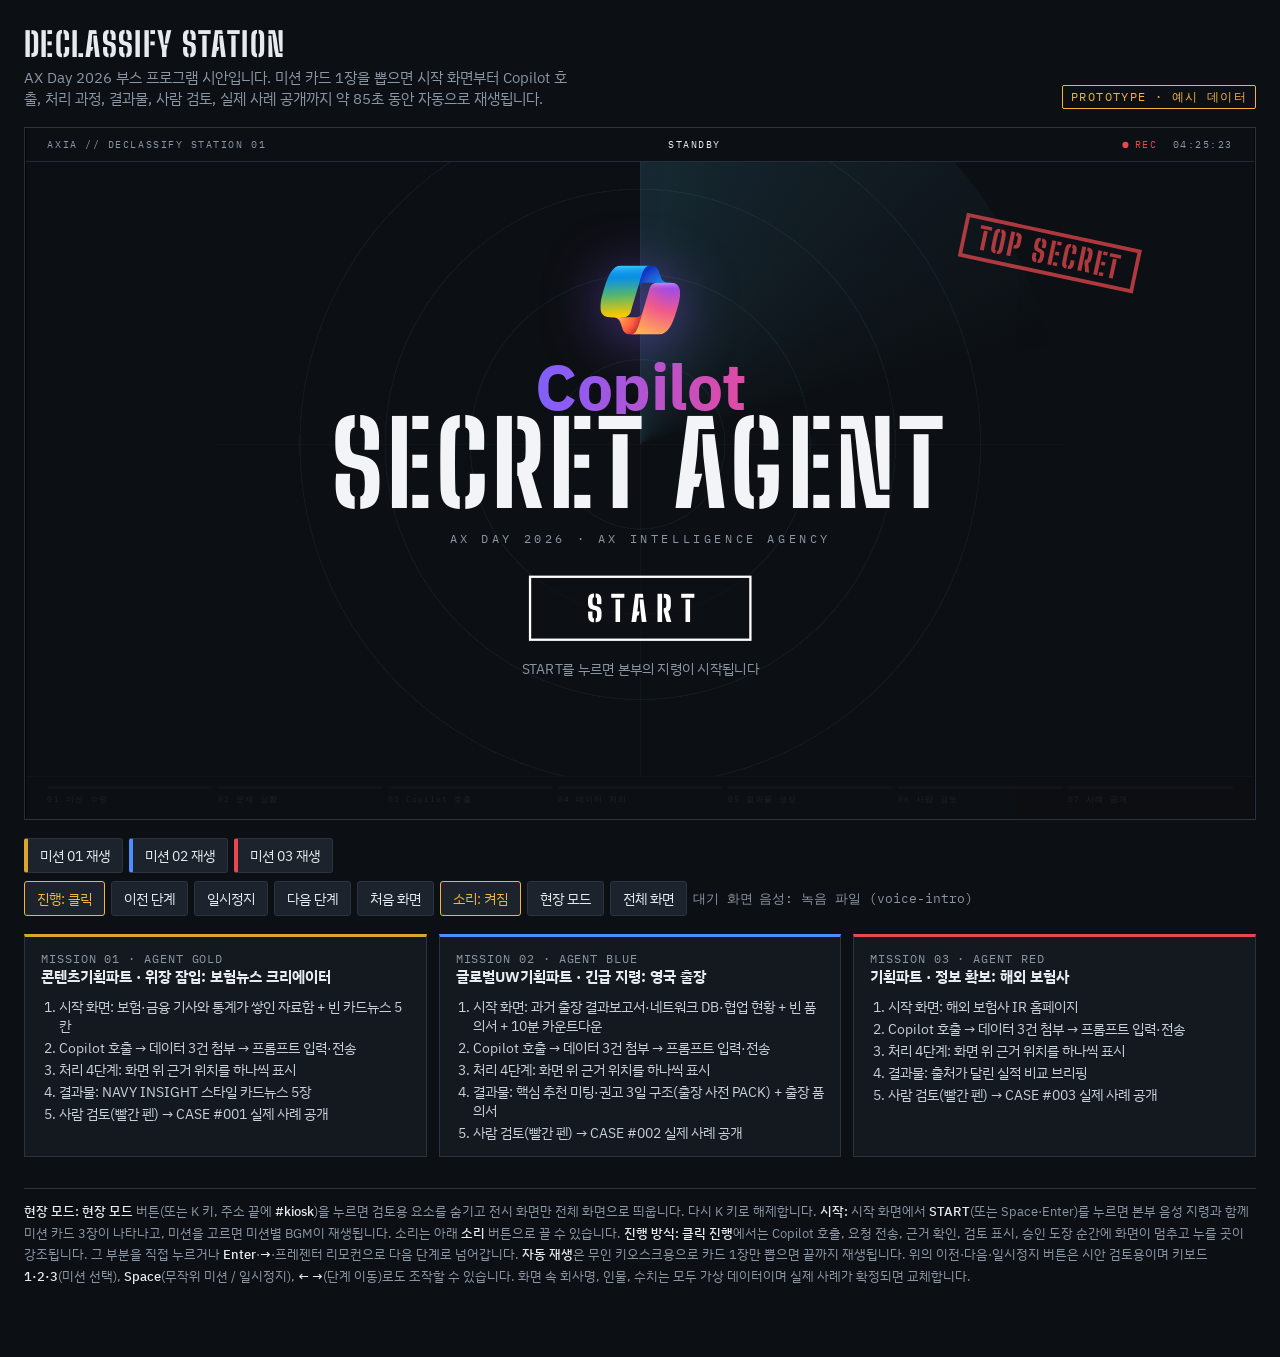
==== commit 6ba6accd: "Mission 02 교체: 글로벌UW기획파트 N/W 관리 인텔리전스 - 과거 출장 결과보고서·네트워크 DB·협업 현황 기반 아젠다·미팅 추천 - 결과물: 출장 사전 PACK(추천 " ====
--- a/prototype/index.html
+++ b/prototype/index.html
@@ -412,6 +412,41 @@
 .bench .up{color:#1F7A4D} .bench .dn{color:#1F7A4D}
 .src{font-size:13px;color:var(--ink-mute);display:flex;flex-direction:column;gap:2px}
 
+/* ---------- mission 2: trip DB workspace / pack ---------- */
+.t2{display:grid;grid-template-columns:270px minmax(0,1fr) 250px;grid-template-rows:minmax(0,1fr) auto;gap:12px;padding:12px;height:calc(100% - 42px)}
+.win.narrow .t2{grid-template-columns:200px minmax(0,1fr) 190px}
+.t2>div{background:#fff;border:1px solid var(--rule);padding:10px 12px;display:flex;flex-direction:column;gap:7px;min-width:0;overflow:hidden}
+.t2 small{font-family:var(--f-mono);font-size:10px;letter-spacing:.1em;color:var(--ink-mute)}
+.t2-db{grid-row:1 / 3}
+.trip{border:1px solid #ECE8E0;padding:7px 9px;display:flex;flex-direction:column;gap:2px;font-size:12px;line-height:1.4}
+.trip i{font-style:normal;font-family:var(--f-mono);font-size:10.5px;color:#fff;background:#1B4F9C;align-self:flex-start;padding:1px 6px}
+.trip b{font-size:13px}.trip span{color:var(--ink-mute)}
+.t2-net table{width:100%;border-collapse:collapse;font-size:12.5px}
+.t2-net th,.t2-net td{border-bottom:1px solid #EEE9E0;padding:6px;text-align:left;white-space:nowrap;overflow:hidden;text-overflow:ellipsis}
+.t2-net th{background:#F4F1EA;font-weight:500;color:#4A515C}
+.t2-net td:last-child{color:#C28A12}
+.t2-news{font-size:12.5px;line-height:1.4}.t2-news b{font-size:13px}.t2-news span{color:var(--ink-mute);font-size:11px;margin-top:-4px}
+.t2-form{grid-column:2 / 4}
+.t2-task{font-size:12.5px;display:flex;gap:8px;align-items:center;border-bottom:1px solid #EEE9E0;padding:4px 0}.t2-task b{font-size:10.5px;font-weight:600;color:#fff;background:#1F7A4D;padding:1px 6px}.t2-task b.h{background:#9A9384}
+.t2-blank{display:grid;grid-template-columns:repeat(5,1fr);gap:8px}
+.t2-blank span{border:2px dashed #C9C3B5;padding:8px;font-size:12px;color:#9A9384;display:flex;flex-direction:column;gap:6px}
+.t2-blank i{height:6px;background:#EEE9E0}
+.t2r{position:absolute;inset:0;background:#E9ECF2;padding:14px 18px;display:grid;grid-template-columns:minmax(0,1.05fr) minmax(0,1fr);gap:14px}
+.pack{background:#fff;border-radius:8px;padding:14px 16px;display:flex;flex-direction:column;gap:10px;box-shadow:0 4px 12px rgba(16,28,61,.12);overflow:hidden}
+.pack-h{font-size:19px;font-weight:700;color:#101C3D;display:flex;flex-direction:column;gap:2px;border-bottom:2px solid #101C3D;padding-bottom:6px}
+.pack-h small{font-family:var(--f-mono);font-size:10.5px;font-weight:400;color:var(--ink-mute);letter-spacing:.06em}
+.pk h4{margin:0 0 6px;font-size:13px;color:#1B4F9C}
+.mt{display:grid;grid-template-columns:24px 1fr;gap:8px;align-items:start;border:1px solid #E1E6F0;border-radius:6px;padding:6px 8px;margin-bottom:5px;font-size:12px;line-height:1.4;color:#4A515C}
+.mt i{font-style:normal;width:22px;height:22px;border-radius:50%;background:#101C3D;color:#fff;display:grid;place-items:center;font-family:var(--f-mono);font-size:11px}
+.mt b{color:#101C3D;font-size:13px;margin-right:6px}.mt em{font-style:normal;font-size:11px;color:#1B4F9C;margin-right:6px}
+.mt span{display:block}.mt u{display:block;text-decoration:none;margin-top:2px}
+#p-agenda{margin-top:40px}
+.is{display:grid;grid-template-columns:30px 1fr;font-size:12.5px;padding:5px 0;border-bottom:1px dashed #E1E6F0}.is i{font-style:normal;font-family:var(--f-mono);font-size:11px;color:#C28A12;font-weight:600}
+.ag{display:grid;grid-template-columns:52px 1fr;font-size:12.5px;padding:4px 0;border-bottom:1px dashed #E1E6F0}.ag b{color:#1B4F9C;font-family:var(--f-mono);font-size:11.5px}
+.form.t2f{position:relative;inset:auto;border-radius:8px;padding:14px 18px;box-shadow:0 4px 12px rgba(16,28,61,.12)}
+.t2f .form-title{font-size:22px;letter-spacing:.3em}
+.t2f .f th{width:104px}
+.t2f .f td,.t2f .f th{height:31px;font-size:13px}
 /* ---------- mission 2 form ---------- */
 .form{position:absolute;inset:0;background:#fff;padding:20px 34px;display:flex;flex-direction:column;gap:8px;overflow:hidden}
 .form-title{font-size:26px;font-weight:700;text-align:center;letter-spacing:.4em;padding-bottom:6px;border-bottom:3px double var(--ink)}
@@ -628,31 +663,72 @@
     <div class="ncstate" data-g id="n1-state">[CARDNEWS_STATE]<br>series_topic: <b>간병비 물가 상승</b><br>style: <b>NAVY INSIGHT</b><br>completed_cards: <b>5</b><br>next_card: 없음<br>status: <b>DONE</b><br>locked_design: 1080×1080 · #101C3D #091229 #4776FF #AFC7FF</div>
   </div>`;
 }
-function formHTML(filled){
-  const F=(v)=>`<span class="fill" data-g data-v="${esc(v)}">${filled?esc(v):''}</span>`;
-  const plan=[['10.19 (월)','인천 → 런던','출국 · 히드로 도착 후 숙소 이동'],['10.20 (화)','런던 시티','재보험 파트너사 A · 2027 갱신 조건 협의'],['10.21 (수)','런던 시티','브로커 B 미팅 · 시장 동향 세션'],['10.22 (목)','런던 시티','언더라이팅 가이드라인 공유 워크숍'],['10.23 (금)','런던 → 인천','귀국']];
-  const cost=[['항공료','인천-런던 왕복 · 일반석','1,850,000'],['숙박비','4박 × £220 (규정 한도 £230)','1,628,000'],['일비','5일 × 130,000','650,000'],['현지 교통비','공항철도 · 시내 교통','200,000']];
-  return `<div class="form">
-    <div class="form-title">해외출장 품의서</div>
-    <table class="f">
-      <tr><th>기안자</th><td>${F('김○○ 책임 · 글로벌U/W기획')}</td><th>기안일</th><td>${F('2026.10.02')}</td></tr>
-      <tr id="f-where"><th>출장지</th><td>${F('영국 런던')}</td><th>출장기간</th><td>${F('2026.10.19 (월) ~ 10.23 (금) · 4박 5일')}</td></tr>
-      <tr id="f-purpose"><th>출장목적</th><td colspan="3">${F('런던 재보험 파트너사와 2027년 갱신 조건 협의 및 언더라이팅 가이드라인 공유')}</td></tr>
-    </table>
-    <div class="f-sec">세부 일정</div>
-    <table class="f grid" id="f-plan"><tr><th style="width:120px">일자</th><th style="width:150px">장소</th><th>내용</th></tr>
-      ${plan.map(r=>`<tr><td>${F(r[0])}</td><td>${F(r[1])}</td><td>${F(r[2])}</td></tr>`).join('')}
-    </table>
-    <div class="f-sec">경비 내역 <small>해외출장 규정 제12조 적용 · 환율 £1 = 1,850원</small></div>
-    <table class="f grid" id="f-cost"><tr><th style="width:140px">항목</th><th>산출 근거</th><th style="width:150px">금액 (원)</th></tr>
-      ${cost.map(r=>`<tr><td>${F(r[0])}</td><td>${F(r[1])}</td><td class="n">${F(r[2])}</td></tr>`).join('')}
-      <tr class="sum"><td>합계</td><td></td><td class="n">${F('4,328,000')}</td></tr>
-    </table>
-    <div class="approve"><div><span>기안</span><b>${filled?'김○○':''}</b></div><div><span>파트장</span><b></b></div><div><span>팀장</span><b></b></div><div><span>본부장</span><b></b></div></div>
+function m2Blank(){
+  return `
+  <div class="tabs"><span class="tab on">출장 DB · 과거 출장 결과보고서</span><span class="tab">출장 네트워크 DB</span><span class="tab">파트너사 협업 현황.xlsx</span><span class="tab">해외출장 품의서 (새 기안)</span></div>
+  <div class="t2">
+    <div class="t2-db" id="t2-db"><small>ONEDRIVE · 출장 결과보고서 47건</small>
+      <div class="trip"><i>2025.11</i><b>런던 · A사 정기 협의 결과보고서</b><span>CUO 면담 · 2027 협업 범위 논의</span></div>
+      <div class="trip"><i>2025.06</i><b>런던 · 브로커 C사 마켓 방문</b><span>영국 시장 요율 동향 · 채널 확대</span></div>
+      <div class="trip"><i>2024.10</i><b>런던 · A사 U/W 워크숍</b><span>데이터 협업 실무 과제 도출</span></div>
+      <div class="trip"><i>2024.03</i><b>취리히 · 재보험사 B 협의</b><span>포트폴리오 솔루션 사례 공유</span></div>
+      <div class="trip"><i>2023.09</i><b>런던 · 영국법인 업무 점검</b><span>담당자 변경 · 인수인계 메모</span></div>
+    </div>
+    <div class="t2-net" id="t2-net"><small>ONEDRIVE · 출장 네트워크 DB · A사</small>
+      <table><tr><th>대상 (익명)</th><th>소속 · 역할</th><th>최근 접촉</th><th>관계</th></tr>
+        <tr><td>A사 CUO</td><td>최고언더라이팅책임자</td><td>2025.11</td><td>★★★</td></tr>
+        <tr><td>A사 PS 총괄</td><td>Portfolio Solutions</td><td>2025.11</td><td>★★</td></tr>
+        <tr><td>A사 실무책임자</td><td>U/W Operations · Data</td><td>2024.10</td><td>★★</td></tr>
+        <tr><td>C사 런던 담당</td><td>글로벌 브로커</td><td>2025.06</td><td>★</td></tr></table>
+      <small style="margin-top:8px">파트너사 협업 현황.xlsx · A사 진행 과제</small>
+      <div class="t2-task"><b>진행</b>Portfolio Solutions 공동 사업 기회 검토</div>
+      <div class="t2-task"><b>진행</b>U/W 데이터 협업 실무 과제</div>
+      <div class="t2-task"><b class="h">보류</b>영국 브로커 채널 확대 · 담당자 변경으로 중단</div>
+    </div>
+    <div class="t2-news" id="t2-news"><small>WEB · 공시 · 뉴스</small>
+      <b>영국 재보험 시장 요율 안정세</b><span>보험 전문지 · 2026.09</span>
+      <b>A사, 포트폴리오 솔루션 사업 확대 발표</b><span>A사 공시 · 2026.08</span>
+      <b>런던 마켓, U/W 데이터 표준화 추진</b><span>업계 리포트 · 2026.07</span>
+    </div>
+    <div class="t2-form" id="t2-form"><small>해외출장 품의서 · 새 기안</small>
+      <div class="t2-blank"><span>출장지 <i></i></span><span>기간 <i></i></span><span>목적 <i></i></span><span>출장 아젠다 <i></i></span><span>미팅 일정 <i></i></span></div></div>
+  </div>
+  <div class="toast"><small>NEW ORDER · 본부장</small>영국 A사 협업 확대 출장 · 다음 주 출국</div>`;
+}
+function m2Result(){
+  const F=v=>`<span class="fill" data-g data-v="${esc(v)}"></span>`;
+  const meet=[['A사 CUO','최고언더라이팅책임자','2025.11 협의 후속 · 2027 협업 범위 확정'],['A사 PS 총괄','Portfolio Solutions','공동 사업 기회 구체화'],['A사 실무책임자','U/W Operations · Data','데이터 협업 실무 과제 합의'],['C사 런던 담당','글로벌 브로커','런던 시장 동향 · 채널 의견 청취']];
+  const plan=[['1일차','인천 → 런던 · 영국법인 사전 점검'],['1일차','A사 PS 총괄 · 공동 사업 기회'],['2일차','A사 CUO 면담 · 협업 범위'],['2일차','A사 실무책임자 · 데이터 협업'],['3일차','C사 미팅 · Wrap-up'],['3일차','런던 → 인천']];
+  return `<div class="t2r">
+    <div class="pack">
+      <div class="pack-h" data-g>출장 사전 PACK <small>과거 출장 3건 · 네트워크 DB 근거</small></div>
+      <div class="pk" id="p-meet"><h4 data-g>핵심 추천 미팅</h4>
+        ${meet.map((r,k)=>`<div class="mt" data-g><i>${k+1}</i><span><b>${r[0]}</b><em>${r[1]}</em><u>${r[2]}</u></span></div>`).join('')}</div>
+      <div class="pk" id="p-agenda" data-g><h4>권고 3일 구조 · 출장 아젠다</h4>
+        <div class="ag"><b>1일차</b>영국법인 사전 점검 · 공동 사업 기회</div>
+        <div class="ag"><b>2일차</b>CUO 면담 · 데이터 협업 실무 합의</div>
+        <div class="ag"><b>3일차</b>브로커 시장 의견 · Wrap-up</div></div>
+      <div class="pk" id="p-issue" data-g><h4>미팅 안건 · 핵심 협의 이슈</h4>
+        <div class="is"><i>01</i>Portfolio Solutions 공동 사업 기회 구체화</div>
+        <div class="is"><i>02</i>U/W 데이터 협업 실무 과제 및 추진 체계 합의</div>
+        <div class="is"><i>03</i>영국 시장 요율 동향 · 브로커 채널 확대 의견</div></div>
+    </div>
+    <div class="form t2f">
+      <div class="form-title" data-g>출장 품의서</div>
+      <table class="f">
+        <tr><th>출장자</th><td>${F('김○○ 프로 · 글로벌UW기획파트')}</td></tr>
+        <tr id="f-where"><th>출장지 · 기간</th><td>${F('영국 런던 · 3일간')}</td></tr>
+        <tr id="f-purpose"><th>목적</th><td>${F('A사 협업 확대 · 공동 사업 기회 구체화 및 실무 협업 과제 합의')}</td></tr>
+      </table>
+      <div class="f-sec" data-g>출장 일정 · 미팅 일정 (잠정)</div>
+      <table class="f grid" id="f-plan"><tr><th style="width:84px">구분</th><th>주요 일정</th></tr>
+        ${plan.map(r=>`<tr><td>${F(r[0])}</td><td>${F(r[1])}</td></tr>`).join('')}
+      </table>
+      <div class="f-sec" data-g>주요 협의 안건</div>
+      <table class="f" id="f-issue"><tr><td>${F('① 공동 사업 기회 구체화  ② 데이터 협업 과제 합의  ③ 시장 동향 · 채널 의견')}</td></tr></table>
+    </div>
   </div>`;
 }
-function m2Blank(){return formHTML(false)+`<div class="toast"><small>NEW MAIL · 본부장</small>[긴급] 런던 출장 요청 · 다음 주 월요일 출국</div>`}
-function m2Result(){return formHTML(false)}
 
 function m3Blank(){
   return `<div class="browser">
@@ -720,33 +796,35 @@
       bl:'카드뉴스 1세트', before:72, after:2, unit:'시간', bLabel:'3일', aLabel:'2시간', extra:'주제 입력부터 5장 생성까지 대화 몇 번이면 끝',
       tools:'Microsoft 365 Copilot 에이전트 만들기 · OneDrive 지식', apply:['마케팅','홍보','상품 안내','고객 안내문']}
 },
-{ key:'m2', no:'02', dept:'글로벌U/W기획', agent:'AGENT BLUE', emb:'B', color:'#4C8DFF',
+{ key:'m2', no:'02', dept:'글로벌UW기획파트', agent:'AGENT BLUE', emb:'B', color:'#4C8DFF',
   cardLines:['--w:76%','--w:92%','--w:60%'],
-  title:'긴급 지령: 영국 이동',
-  directive:'Agent! 지금 바로 영국으로 이동하라는 지령이 내려왔습니다. 20분 안에 출장 품의를 올리십시오!',
-  limit:'20분', clearance:'L3 · URGENT', timer:1200, timerLabel:'품의 마감까지',
-  sideTitle:'ORDER: LONDON', sideText:'출장 목적은 메일 속에, 일정은 캘린더에, 경비 한도는 규정집에 흩어져 있습니다. 남은 시간 20분.',
-  winTitle:'전자결재 · 새 기안 · 해외출장 품의서', winApp:'', resTitle:'전자결재 · 해외출장 품의서 (작성 중)', resApp:'',
+  title:'긴급 지령: 영국 출장',
+  directive:'Agent! 영국 파트너 A사와의 협업을 확대하라는 지령이 내려왔습니다. 과거 출장 기록을 바탕으로 출장 아젠다와 미팅 안건을 준비하고, 10분 안에 출장 품의를 올리십시오!',
+  limit:'10분', clearance:'L3 · URGENT', timer:600, timerLabel:'품의 마감까지',
+  sideTitle:'ORDER: LONDON', sideText:'누구를 만나야 할까? 지난 출장 기록은 흩어져 있고, 담당자는 바뀌었습니다. 남은 시간 10분.',
+  winTitle:'출장 DB · 과거 출장 · 네트워크 · 협업 현황', winApp:'', resTitle:'출장 사전 PACK + 출장 품의서 (초안)', resApp:'',
   blank:m2Blank, result:m2Result,
-  pain:{h:'빈 양식, 남은 시간 20분',l:['출장 목적과 일정은 메일 속에','경비 한도는 규정집 제12조에','숙박비는 환율까지 직접 계산']},
-  cursor:[[520,190],[880,380],[640,560],[1080,640]], btn:[1452,738],
-  files:[['E-01','[긴급] 런던 출장 요청','메일 4통','mail'],['E-02','내 캘린더 · 10월','일정 23건','cal'],['E-03','해외출장 규정.pdf','제12조','pdf']],
-  sugg:['받은 메일 요약','이번 주 일정 정리','품의서 초안 작성'],
-  greet:'요원, 지령 수신. 메일과 일정, 출장 규정을 확인했습니다. 품의서를 작성할까요?',
-  prompt:'어제 받은 [긴급] 런던 출장 요청 메일과 내 10월 일정을 참고해서 해외출장 품의서를 작성해줘. 출장 규정의 숙박 한도와 일비를 적용하고, 세부 일정표와 경비 내역을 표로 만들어줘. 겹치는 일정이 있으면 알려줘.',
-  keywords:['런던 출장 요청 메일','10월 일정','해외출장 품의서','숙박 한도와 일비','세부 일정표','경비 내역','겹치는 일정'],
+  pain:{h:'누구를 만나야 할지부터 막막',l:['과거 출장 자료는 부서·개인별로 흩어져','파트너 접촉 이력은 기존 출장자 머릿속에','아젠다·품의서는 매번 처음부터 수기 작성']},
+  cursor:[[300,260],[700,240],[1240,260],[900,640]], btn:[1452,738],
+  copilotAgent:'글로벌 업무팀 N/W 관리 인텔리전스',
+  files:[['E-01','출장 품의서·결과보고서','OneDrive','docx'],['E-02','출장 네트워크·협업 현황','OneDrive','xlsx'],['WEB','공시·뉴스','웹 검색','web']],
+  sugg:['과거 출장 사례 찾기','미팅 대상 추천','출장 품의서 작성'],
+  greet:'요원, 지령 수신. 과거 출장 기록과 네트워크 DB를 확인했습니다. 어디로, 누구를 만나러 가시나요?',
+  prompt:'나는 영국으로 3일간 A사와 협업을 확대하기 위한 목적으로 출장을 갈거야. 과거 출장을 바탕으로 출장 아젠다와 미팅을 추천해주고 해당 내용을 바탕으로 출장 품의서를 작성해줘',
+  keywords:['영국으로 3일간','A사와 협업을 확대','과거 출장','출장 아젠다와 미팅을 추천','출장 품의서'],
   steps:[
-    {t:'긴급 출장 요청 메일 확인',d:'출장지 런던 · 10/19~23 · 목적: 재보험 갱신 협의',g:'E-01 Outlook',sel:'#f-where'},
-    {t:'내 일정 확인',d:'10/21 주간회의 충돌 → 대리 참석 요청 초안 작성',g:'E-02 캘린더',sel:'#f-plan'},
-    {t:'해외출장 규정 적용',d:'숙박 한도 £230/박 · 일비 13만원/일 적용',g:'E-03 규정 제12조',sel:'#f-cost'},
-    {t:'품의서 양식 채우기',d:'일정표 · 경비표 · 결재선 자동 구성',g:'전자결재 양식',sel:'#f-purpose'}],
-  doneMsg:'품의서 작성 완료 · 규정 위반 항목 0건',
-  checks:[{sel:'#f-cost',note:'히드로 공항철도 포함 확인 ✓',dx:320,dy:-26},{sel:'#f-purpose',note:'협의 안건 3건 첨부',dx:560,dy:40}],
+    {t:'유사 출장 사례 조회',d:'A사 관련 과거 출장 3건 · 결과보고서 분석',g:'E-01 결과보고서',sel:'#t2-db'},
+    {t:'유관 네트워크·프로젝트 확인',d:'A사 접촉 이력 4명 · 진행 과제 2건',g:'E-02 네트워크 DB',sel:'#t2-net'},
+    {t:'시장자료 보완·핵심 이슈 도출',d:'공시·뉴스 기반 영국 시장 동향 · 협의 안건 3건',g:'WEB 공시·뉴스',sel:'#t2-news'},
+    {t:'아젠다·미팅 추천 · 품의서 생성',d:'핵심 미팅 4건 · 권고 3일 구조 · 품의서 초안',g:'품의서 양식',sel:'#t2-form'}],
+  doneMsg:'출장 사전 PACK · 품의서 초안 완료 · 추천 미팅 4건',
+  checks:[{sel:'#p-meet',note:'미팅 상대 최신 직책·연락 가능 여부 확인',dx:60,dy:252},{sel:'#f-plan',note:'항공편 확인 필요',dx:250,dy:-30}],
   stamp:'상신 완료',
-  cs:{no:'CASE #002', title:'해외 출장 품의 자동 작성', who:'글로벌U/W기획 · 해외 출장 담당',
-      flow:['메일·일정·규정을 오가며 품의 작성에 1시간','출장 요청 메일, 내 캘린더, 해외출장 규정','메일과 일정을 근거로 품의서 작성과 규정 적용을 지시','일정표와 경비표가 채워진 품의서','10분 만에 상신, 규정 위반 반려 0건'],
-      bl:'품의 작성', before:60, after:10, unit:'분', extra:'출장 품의 반려율 18% → 0%',
-      quote:'규정집을 다시 펼쳐볼 일이 없어졌어요', tools:'Outlook · Microsoft 365 Copilot Chat · 전자결재 양식', apply:['해외 출장자 전원','총무','교육 담당','영업']}
+  steal:'나는 영국으로 3일간 OO사와 협업을 확대하기 위한 목적으로 출장을 갈거야. 과거 출장을 바탕으로 출장 아젠다와 미팅을 추천해주고 해당 내용을 바탕으로 출장 품의서를 작성해줘',
+  cs:{no:'CASE #002', title:'출장 아젠다·미팅 추천과 품의서 작성', who:'글로벌UW기획파트',
+      flow:['과거 출장 자료와 파트너 네트워크가 개인별로 흩어져 매번 처음부터 준비','출장 품의서·결과보고서, 출장 네트워크·협업 현황(OneDrive), 공시·뉴스','출장 목적·일정·국가 입력 → 과거 이력 분석 → 시장자료 보완','핵심 추천 미팅 · 권고 3일 구조 · 출장 품의서 초안','품의 작성 60분 → 10분, 개인 네트워크를 조직 자산으로'],
+      bl:'출장 품의 작성', before:60, after:10, unit:'분', extra:'과거 출장·네트워크를 근거로 만날 사람까지 추천',
+      tools:'Microsoft 365 Copilot 에이전트 만들기 · OneDrive 지식', apply:['해외 출장자 전원','영업','제휴·파트너십','대외협력']}
 },
 { key:'m3', no:'03', dept:'기획파트', agent:'AGENT RED', emb:'R', color:'#E5484D',
   cardLines:['--w:84%','--w:66%','--w:90%'],
@@ -1276,10 +1354,10 @@
 
 /* ===================== NOTES (below stage) ===================== */
 $('#notes').innerHTML=MISSIONS.map(m=>`<div class="note" style="--c:${m.color}"><div class="who">MISSION ${m.no} · ${m.agent}</div><h3>${esc(m.dept)} · ${esc(m.title)}</h3>
-  <ol><li>시작 화면: ${m.key==='m1'?'보험·금융 기사와 통계가 쌓인 자료함 + 빈 카드뉴스 5칸':m.key==='m2'?'빈 해외출장 품의서 + 20분 카운트다운':'해외 보험사 IR 홈페이지'}</li>
+  <ol><li>시작 화면: ${m.key==='m1'?'보험·금융 기사와 통계가 쌓인 자료함 + 빈 카드뉴스 5칸':m.key==='m2'?'과거 출장 결과보고서·네트워크 DB·협업 현황 + 빈 품의서 + 10분 카운트다운':'해외 보험사 IR 홈페이지'}</li>
   <li>Copilot 호출 → 데이터 ${m.files.length}건 첨부 → 프롬프트 입력·전송</li>
   <li>처리 4단계: 화면 위 근거 위치를 하나씩 표시</li>
-  <li>결과물: ${m.key==='m1'?'NAVY INSIGHT 스타일 카드뉴스 5장':m.key==='m2'?'일정·경비가 채워진 품의서':'출처가 달린 실적 비교 브리핑'}</li>
+  <li>결과물: ${m.key==='m1'?'NAVY INSIGHT 스타일 카드뉴스 5장':m.key==='m2'?'핵심 추천 미팅·권고 3일 구조(출장 사전 PACK) + 출장 품의서':'출처가 달린 실적 비교 브리핑'}</li>
   <li>사람 검토(빨간 펜) → ${esc(m.cs.no)} 실제 사례 공개</li></ol></div>`).join('');
 
 /* ===================== WIRING ===================== */
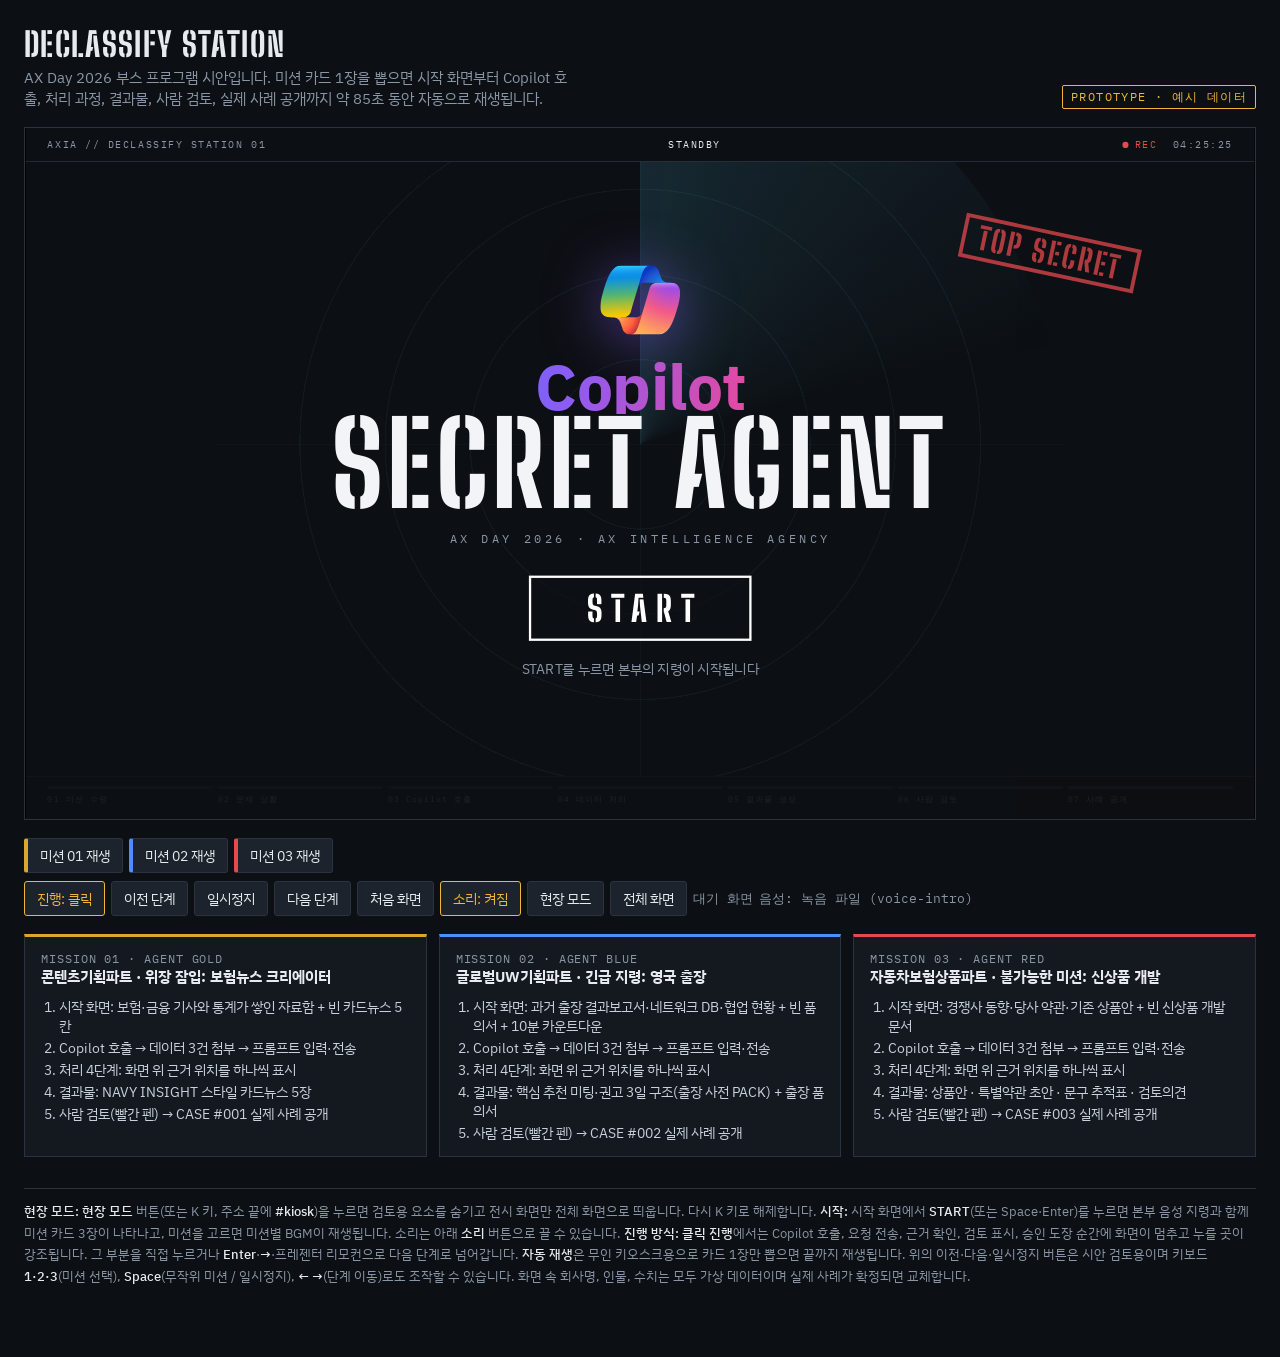
==== commit 7b9aef30: "Mission 03 교체: 자동차보험상품파트 신상품 개발 에이전트 - 경쟁사·업계 동향(웹), 당사 약관·기존 상품안(SharePoint) 기반 - 결과물: 상품안 · 특별약관 초" ====
--- a/prototype/index.html
+++ b/prototype/index.html
@@ -447,6 +447,21 @@
 .t2f .form-title{font-size:22px;letter-spacing:.3em}
 .t2f .f th{width:104px}
 .t2f .f td,.t2f .f th{height:31px;font-size:13px}
+/* ---------- mission 3: new product ---------- */
+.t3-q{font-size:13px;background:#F4F1EA;padding:7px 9px;display:flex;gap:8px;align-items:center}.t3-q em{font-style:normal;color:#B42318;font-weight:600;margin-left:auto}
+.t3r{position:absolute;inset:0;background:#E9ECF2;padding:14px 18px;display:grid;grid-template-columns:minmax(0,1fr) minmax(0,1.08fr) minmax(0,1fr);gap:12px}
+.t3c{background:#fff;border-radius:8px;padding:12px 14px;display:flex;flex-direction:column;gap:7px;box-shadow:0 4px 12px rgba(16,28,61,.12);overflow:hidden;font-size:12.5px;line-height:1.5;color:#3B424C}
+.t3c h4{margin:0;font-size:12px;letter-spacing:.06em;color:#1B4F9C;border-bottom:2px solid #101C3D;padding-bottom:4px}
+.t3c p{margin:0}.t3c p b{color:#101C3D}.t3c em{font-style:normal;color:#B42318;font-weight:600}
+.t3c ol{margin:0;padding-left:1.3rem}
+.t3c sup{font-size:10px;color:#9A5B00;background:#FFF4D6;padding:0 4px}
+.t3t{font-size:15px;font-weight:700;color:#101C3D}
+.t3warn{font-size:11.5px;color:#B42318;background:#FDECEC;padding:4px 8px}
+.t3tb,.t3tr{width:100%;border-collapse:collapse}
+.t3tb th,.t3tb td{border:1px solid #DCE1E7;padding:5px 7px;text-align:left;vertical-align:top}
+.t3tb th{background:#F1F4F9;width:84px;font-weight:500;color:#101C3D;white-space:nowrap}
+.t3tr{font-size:11.5px}.t3tr th,.t3tr td{border-bottom:1px solid #E1E6F0;padding:5px 4px;text-align:left}.t3tr th{background:#F1F4F9;font-weight:500;color:#101C3D}
+.t3side{gap:14px}.t3side>div{display:flex;flex-direction:column;gap:7px}
 /* ---------- mission 2 form ---------- */
 .form{position:absolute;inset:0;background:#fff;padding:20px 34px;display:flex;flex-direction:column;gap:8px;overflow:hidden}
 .form-title{font-size:26px;font-weight:700;text-align:center;letter-spacing:.4em;padding-bottom:6px;border-bottom:3px double var(--ink)}
@@ -731,34 +746,52 @@
 }
 
 function m3Blank(){
-  return `<div class="browser">
-    <div class="url">◀ ▶ ↻ <span id="t-url">https://www.oo-global.example/investors</span></div>
-    <div class="site">
-      <div class="s-nav"><b class="s-logo">OO GLOBAL<span>INSURANCE GROUP</span></b><nav><span>About us</span><span>Products</span><u>Investors</u><span>Newsroom</span><span>Sustainability</span><span>Careers</span></nav></div>
-      <div class="s-hero"><h3>Investor Relations</h3><p>Results, reports and presentations for shareholders and analysts.</p></div>
-      <div class="s-tiles">
-        <a id="t-ar">Annual Report 2025<small>PDF · 312 pages</small></a>
-        <a id="t-h1">H1 2026 Results<small>Presentation · 64 pages</small></a>
-        <a id="t-fs">Financial Supplement<small>XLSX · 14 sheets</small></a>
-        <a id="t-sfcr">Solvency &amp; Financial Condition Report<small>PDF · 180 pages</small></a>
-        <a>Webcast replay<small>Video · 82 min</small></a>
-        <a>Credit ratings<small>4 agencies</small></a>
-        <a>Shareholder letter<small>PDF · 12 pages</small></a>
-        <a>Dividend history<small>Table</small></a>
-      </div>
-      <div class="s-news" id="t-news"><b>Latest news</b><span>12 Aug 2026 · OO Global reports H1 2026 results</span><span>28 Jul 2026 · Update on reinsurance programme renewal</span><span>03 Jun 2026 · Capital markets day presentation available</span></div>
-    </div>
+  return `
+  <div class="tabs"><span class="tab on">웹 검색 · 경쟁사 특약 동향</span><span class="tab">SharePoint · 자동차보험 약관</span><span class="tab">SharePoint · 특약개발 상품안</span><span class="tab">신상품_상품안_신규.docx</span></div>
+  <div class="t2 t3">
+    <div class="t2-db" id="t3-web"><small>WEB · 경쟁사 · 업계 동향 (예시)</small>
+      <div class="trip"><i>A손보</i><b>교통사고 한방치료비 지원 특약 출시</b><span>보험 전문지 · 2026.09</span></div>
+      <div class="trip"><i>B손보</i><b>자동차사고 후유 재활 지원 특약 개정</b><span>상품 공시 · 2026.08</span></div>
+      <div class="trip"><i>업계</i><b>자동차사고 후 장기 재활 수요 증가</b><span>업계 리포트 · 2026.07</span></div>
+      <div class="trip"><i>C손보</i><b>자동차상해 보장 확대형 상품 출시</b><span>경제 일간지 · 2026.06</span></div>
+      <div class="trip"><i>협회</i><b>자동차보험 특약 운영 현황 공시</b><span>협회 공시 · 2026.06</span></div>
+    </div>
+    <div class="t2-net" id="t3-terms"><small>SHAREPOINT · 당사 자동차보험 약관</small>
+      <div class="t3-q">조문 검색 <b>"재활치료"</b> <em>직접 보장 조문 0건</em></div>
+      <div class="t2-task"><b>약관</b>자기신체사고 · 자동차상해 특별약관</div>
+      <div class="t2-task"><b>약관</b>상급병실료지원 특별약관</div>
+      <div class="t2-task"><b>약관</b>성형·치아보철 비용지원 특별약관</div>
+      <div class="t2-task"><b>약관</b>자동차보험 특별약관 공통 조항</div>
+      <div class="t2-task"><b class="h">법무</b>면책 조항 법률검토 의견 모음</div>
+    </div>
+    <div class="t2-news" id="t3-plan"><small>SHAREPOINT · 기존 특약개발 상품안</small>
+      <b>상품안 양식</b><span>개발 취지 · 상품(안) · 도입효과</span>
+      <b>상품(안) 항목</b><span>가입조건 · 보상하는 비용 · 지급기준 · 보상한도 · 자기부담금 · 면책</span>
+      <b>약관 작성 원칙</b><span>당사 원문 우선 · 임의 작성 시 출처 표시</span>
+    </div>
+    <div class="t2-form" id="t3-form"><small>신상품 개발 · 새 문서</small>
+      <div class="t2-blank"><span>아이디어 <i></i></span><span>상품(안) <i></i></span><span>특별약관 초안 <i></i></span><span>문구 추적표 <i></i></span><span>검토의견 <i></i></span></div></div>
   </div>`;
 }
 function m3Result(){
-  const rows=[['총보험료 (GWP)','48,200','+6.1%','25,600','+5.4%'],['영업이익','5,840','+9.4%','3,120','+7.2%'],['순이익','3,910','+12.3%','2,140','+8.7%'],['합산비율','93.8%','-1.2%p','92.9%','-0.8%p'],['지급여력비율 (Solvency II)','201%','+7%p','205%','+4%p']];
-  return `<div class="doc">
-    <div class="dh" data-g><small>기획파트 · 해외 보험사 벤치마킹 브리핑 · 초안 v1</small><h2>OO Global Insurance 실적 요약 (2025 연간 · 2026 상반기)</h2></div>
-    <section data-g id="r3-table" style="padding:0;border:0"><table class="bench"><tr><th>지표</th><th>2025 연간</th><th>YoY</th><th>2026 상반기</th><th>YoY</th></tr>
-      ${rows.map(r=>`<tr><td>${r[0]}</td><td>${r[1]}</td><td class="up">${r[2]}</td><td>${r[3]}</td><td class="up">${r[4]}</td></tr>`).join('')}
-    </table><p class="ex" style="margin-top:6px">단위: USD m · 가상 데이터</p></section>
-    <section data-g><h4>시사점</h4><ol><li>손해율 개선으로 합산비율 2년 연속 하락<sup>[1] p.18</sup></li><li>재보험 비용 상승분을 요율 인상으로 상쇄<sup>[2] p.7</sup></li><li>아시아 지역 보험료 +11%로 성장 견인<sup>[2] p.9</sup></li></ol></section>
-    <section data-g id="r3-src"><h4>출처</h4><div class="src"><span>[1] Annual Report 2025, p.14–22</span><span>[2] H1 2026 Results Presentation, p.5–9</span><span>[3] Solvency &amp; Financial Condition Report 2025, p.31</span></div></section>
+  const plan=[['특약명','교통사고 재활치료비 지원 특별약관'],['가입조건','자기신체사고 또는 자동차상해 가입 계약'],['보상하는 비용','자동차사고 상해 후 의사 소견에 따른 재활치료비'],['지급기준','실제 지출 비용 · 가입금액 한도'],['보상한도','100만 / 300만 / 500만 원 선택'],['자기부담금','(검토 필요)'],['증빙서류','진단서 · 치료확인서 · 진료비 영수증']];
+  const tr=[['적용대상','원문 준용','상급병실료지원','없음'],['피보험자','원문 구조','자동차상해','없음'],['준용규정','원문 그대로','특별약관 공통','없음'],['보상내용','<em>임의 작성</em>','해당 원문 없음','신규 작성'],['면책사항','원문 조합','자동차상해 · 상급병실료','법무 검토'],['재활치료 정의','<em>임의 작성</em>','확인 필요','약관 정합성']];
+  return `<div class="t3r">
+    <div class="t3c" data-g id="r3-idea"><h4>아이디어</h4><div class="t3t">「교통사고 재활치료비 지원 특별약관」</div>
+      <p><b>개발 취지</b> 자동차사고 후 장기 재활치료가 필요한 고객의 실제 치료비 부담을 보장해 자손·자상 보장 공백을 보완</p>
+      <table class="t3tb">${plan.map(r=>`<tr><th>${r[0]}</th><td>${r[1]}</td></tr>`).join('')}</table></div>
+    <div class="t3c" data-g id="r3-draft"><h4>특별약관 초안</h4><div class="t3warn">중요: 실제 조문은 당사 원문 확인 없이 임의 확정 불가</div>
+      <div class="t3t">[가칭] 교통사고 재활치료비 지원 특별약관</div>
+      <p><b>1. 적용대상</b> 「자기신체사고」 또는 「자동차상해 특별약관」에 가입한 경우 적용 <sup>상급병실료지원 구조 준용</sup></p>
+      <div id="r3-comp"><p><b>2. 보상내용</b> <em>[임의 작성]</em> 의사의 소견에 따라 실시한 재활치료 비용을 가입금액 한도 내 지급</p>
+      <ol><li>물리치료비</li><li>작업치료비</li><li>운동치료비</li><li>의사가 필요하다고 인정한 재활프로그램 비용</li></ol></div>
+      <p><b>3. 보험금을 지급하지 않는 경우</b> 의사 소견 없는 재활치료, 미용·건강증진 목적 치료 등</p>
+      <p><b>4. 피보험자</b> 자기신체사고 또는 자동차상해 특별약관의 피보험자</p>
+      <p><b>5. 준용규정</b> 정하지 않은 사항은 보통약관 및 자동차상해 특별약관을 따름</p></div>
+    <div class="t3c t3side"><div data-g id="r3-trace"><h4>문구 추적표</h4>
+      <table class="t3tr"><tr><th>작성 조항</th><th>반영 구분</th><th>당사 출처</th><th>검토</th></tr>${tr.map(r=>`<tr><td>${r[0]}</td><td>${r[1]}</td><td>${r[2]}</td><td>${r[3]}</td></tr>`).join('')}</table></div>
+      <div data-g id="r3-op"><h4>검토의견</h4><p>운영 중인 「상급병실료지원」·「성형·치아보철 비용지원」 특약과 같은 '자동차사고 추가 치료비 보장' 범주로 <b>사업화 가능성이 높습니다.</b></p>
+      <p>다만 재활치료비를 직접 보장하는 기존 조문이 없어 <b>핵심 보상조항은 임의 작성</b>했습니다. 당사 약관 원문 추가 확인이 필요합니다.</p></div></div>
   </div>`;
 }
 
@@ -826,33 +859,35 @@
       bl:'출장 품의 작성', before:60, after:10, unit:'분', extra:'과거 출장·네트워크를 근거로 만날 사람까지 추천',
       tools:'Microsoft 365 Copilot 에이전트 만들기 · OneDrive 지식', apply:['해외 출장자 전원','영업','제휴·파트너십','대외협력']}
 },
-{ key:'m3', no:'03', dept:'기획파트', agent:'AGENT RED', emb:'R', color:'#E5484D',
+{ key:'m3', no:'03', dept:'자동차보험상품파트', agent:'AGENT RED', emb:'R', color:'#E5484D',
   cardLines:['--w:84%','--w:66%','--w:90%'],
-  title:'정보 확보: 해외 보험사',
-  directive:'글로벌 OO보험사의 실적 정보가 필요해요. 빠르게 확보할 수 있죠?',
-  limit:'오늘 오후 보고', clearance:'L3 · INTEL',
-  sideTitle:'TARGET: OO GLOBAL', sideText:'목표는 해외 보험사 홈페이지. 영문 보고서는 수백 페이지이고, 비교표는 처음부터 직접 만들어야 합니다.',
-  winTitle:'OO Global Insurance · Investors', winApp:'Browser', resTitle:'해외보험사_실적브리핑_OOGlobal.docx', resApp:'Word',
+  title:'불가능한 미션: 신상품 개발',
+  directive:'1가지 의뢰가 들어왔어요, Agent. 경쟁사와 시장의 동향을 파악하여 난해한 상품개발까지.. 불가능한 미션이지만 할 수 있죠?',
+  limit:'오늘 중', clearance:'L3 · IMPOSSIBLE',
+  sideTitle:'TARGET: NEW PRODUCT', sideText:'경쟁사는 벌써 새 특약을 냈습니다. 시장조사, 상품안, 약관 초안까지 — 근거는 수십 개 문서에 흩어져 있습니다.',
+  winTitle:'신상품 개발 · 시장조사 · 약관 · 상품안', winApp:'', resTitle:'신상품 개발안_교통사고 재활치료비 지원 특별약관 (초안)', resApp:'',
   blank:m3Blank, result:m3Result,
-  pain:{h:'자료는 많은데, 어디에 있지?',l:['연차보고서 312p · 실적 발표 64p','영문 · USD · IFRS 17 기준','비교표는 처음부터 직접 작성']},
-  cursor:[[380,150],[960,390],[560,470],[1240,560]], btn:[1452,738],
-  files:[['WEB','oo-global.example/investors','IR 페이지','web'],['E-01','Annual Report 2025.pdf','312p','pdf'],['E-02','H1 2026 Results.pdf','64p','pdf']],
-  sugg:['해외 보험사 최신 뉴스','실적 비교표 만들기','IR 자료 요약'],web:true,
-  greet:'요원, 목표 확인. 공개된 IR 자료에서 실적을 확보하겠습니다. 어떤 지표가 필요합니까?',
-  prompt:'OO Global Insurance의 최근 실적을 정리해줘. 2025년 연간과 2026년 상반기 기준 총보험료, 영업이익, 순이익, 합산비율, 지급여력비율을 표로 만들고 전년 대비 증감을 계산해줘. 시사점 3개와 출처 링크도 달아줘.',
-  keywords:['최근 실적','2025년 연간과 2026년 상반기','표로','전년 대비 증감','시사점 3개','출처 링크'],
+  pain:{h:'아이디어부터 약관까지 수작업',l:['경쟁사 상품·업계 동향을 하나씩 수기 조회','유사 특약·기존 약관을 수십 개 문서에서 검색','약관 문구는 법률검토 내용까지 찾아 참고']},
+  cursor:[[300,260],[700,240],[1240,260],[900,640]], btn:[1452,738],
+  copilotAgent:'자동차보험 신상품 개발 에이전트',
+  files:[['E-01','당사 자동차보험 약관','SharePoint','pdf'],['E-02','기존 특약개발 상품안','SharePoint','docx'],['WEB','경쟁사·업계 동향','웹 검색','web']],
+  sugg:['경쟁사 신상품 동향','특약 아이디어 추천','약관 초안 작성'],
+  greet:'요원, 의뢰 접수. 당사 약관과 기존 상품안을 확인했습니다. 어떤 상품 컨셉으로 개발할까요?',
+  prompt:'자손 관련 보장성특약 만들어줘',
+  keywords:['자손 관련','보장성특약'],
+  steal:'자손 관련 보장성특약 만들어줘',
   steps:[
-    {t:'웹 검색 · IR 페이지 탐색',d:'실적 발표 보도자료 · 보고서 3건 확인',g:'WEB · 3건',sel:'#t-url'},
-    {t:'Annual Report 312p 분석',d:'2025 연간 보험료 · 이익 · 합산비율 추출',g:'E-01 p.14–22',sel:'#t-ar'},
-    {t:'상반기 실적 비교',d:'2026 상반기 지표 · 전년 대비 증감 계산',g:'E-02 p.5–9',sel:'#t-h1'},
-    {t:'지급여력비율 확인',d:'Solvency II 비율 201% 확인',g:'E-03 p.31',sel:'#t-sfcr'}],
-  doneMsg:'브리핑 생성 완료 · 출처 3건 연결',
-  checks:[{sel:'#r3-table',note:'단위 USD m 명시 확인 ✓',dx:600,dy:248},{sel:'#r3-src',note:'IFRS 17 기준 주석 추가',dx:420,dy:-26}],
-  stamp:'기획파트 검토 완료',
-  cs:{no:'CASE #003', title:'해외 보험사 실적 벤치마킹', who:'기획파트 · 경영 벤치마킹 담당',
-      flow:['영문 보고서 수백 페이지에서 지표 수집 반나절','공개 IR 페이지, 연차보고서, 실적 발표 자료','웹 검색으로 지표 5개 추출과 증감 계산, 출처 표기를 지시','출처가 달린 실적 비교 브리핑','20분 만에 확보, 분기마다 같은 지시 재사용'],
-      bl:'자료 확보', before:240, after:20, unit:'분', extra:'분기 벤치마킹 3개사 → 8개사',
-      quote:'분기마다 같은 지시로 비교표를 다시 받습니다', tools:'Microsoft 365 Copilot Chat (웹 검색) · Excel', apply:['경영기획','IR','상품개발','리스크관리']}
+    {t:'시장·업계 조사',d:'경쟁사 유사 특약 · 업계 동향 5건 수집',g:'WEB 검색',sel:'#t3-web'},
+    {t:'당사 약관 검색',d:'유사 특약 2종 확인 · 재활치료 직접 보장 조문 0건',g:'E-01 SharePoint 약관',sel:'#t3-terms'},
+    {t:'상품안 작성',d:'기존 상품안 양식에 맞춰 가입조건·보상구조 구성',g:'E-02 SharePoint 상품안',sel:'#t3-plan'},
+    {t:'약관 문구 작성 · 검토의견',d:'특별약관 초안 · 문구 추적표 · 검토의견 생성',g:'약관 초안',sel:'#t3-form'}],
+  doneMsg:'상품안 · 특별약관 초안 · 문구 추적표 · 검토의견 완료',
+  checks:[{sel:'#r3-comp',note:'임의 작성 조항 → 당사 약관 원문 확인',dx:-10,dy:268},{sel:'#r3-trace',note:'면책 법무 검토 · 약관 정합성 확인',dx:-10,dy:462}],
+  stamp:'검토 완료',
+  cs:{no:'CASE #003', title:'자동차보험 신상품 개발 지원', who:'자동차보험상품파트',
+      flow:['시장조사·상품안·약관 초안 작성에 장시간, 핵심 기획 집중도 저하','당사 자동차보험 약관, 기존 특약개발 상품안(SharePoint), 경쟁사·업계 동향(웹)','상품 컨셉 입력 → 시장조사 → 상품안 양식 작성 → 당사 약관 참고 약관 작성','상품안 · 특별약관 초안 · 문구 추적표 · 검토의견','신상품 초안 5일 → 1일, 기획 업무에 집중'],
+      bl:'신상품 초안 작성', before:5, after:1, unit:'일', bLabel:'5일', aLabel:'1일', extra:'약관 문구마다 당사 원문 참고 여부를 추적표로 기재',
+      tools:'Microsoft 365 Copilot 에이전트 만들기 · SharePoint 지식', apply:['장기보험 상품개발','일반보험 상품개발','약관 관리','상품 심사']}
 }];
 
 /* ===================== PHASES ===================== */
@@ -1354,10 +1389,10 @@
 
 /* ===================== NOTES (below stage) ===================== */
 $('#notes').innerHTML=MISSIONS.map(m=>`<div class="note" style="--c:${m.color}"><div class="who">MISSION ${m.no} · ${m.agent}</div><h3>${esc(m.dept)} · ${esc(m.title)}</h3>
-  <ol><li>시작 화면: ${m.key==='m1'?'보험·금융 기사와 통계가 쌓인 자료함 + 빈 카드뉴스 5칸':m.key==='m2'?'과거 출장 결과보고서·네트워크 DB·협업 현황 + 빈 품의서 + 10분 카운트다운':'해외 보험사 IR 홈페이지'}</li>
+  <ol><li>시작 화면: ${m.key==='m1'?'보험·금융 기사와 통계가 쌓인 자료함 + 빈 카드뉴스 5칸':m.key==='m2'?'과거 출장 결과보고서·네트워크 DB·협업 현황 + 빈 품의서 + 10분 카운트다운':'경쟁사 동향·당사 약관·기존 상품안 + 빈 신상품 개발 문서'}</li>
   <li>Copilot 호출 → 데이터 ${m.files.length}건 첨부 → 프롬프트 입력·전송</li>
   <li>처리 4단계: 화면 위 근거 위치를 하나씩 표시</li>
-  <li>결과물: ${m.key==='m1'?'NAVY INSIGHT 스타일 카드뉴스 5장':m.key==='m2'?'핵심 추천 미팅·권고 3일 구조(출장 사전 PACK) + 출장 품의서':'출처가 달린 실적 비교 브리핑'}</li>
+  <li>결과물: ${m.key==='m1'?'NAVY INSIGHT 스타일 카드뉴스 5장':m.key==='m2'?'핵심 추천 미팅·권고 3일 구조(출장 사전 PACK) + 출장 품의서':'상품안 · 특별약관 초안 · 문구 추적표 · 검토의견'}</li>
   <li>사람 검토(빨간 펜) → ${esc(m.cs.no)} 실제 사례 공개</li></ol></div>`).join('');
 
 /* ===================== WIRING ===================== */
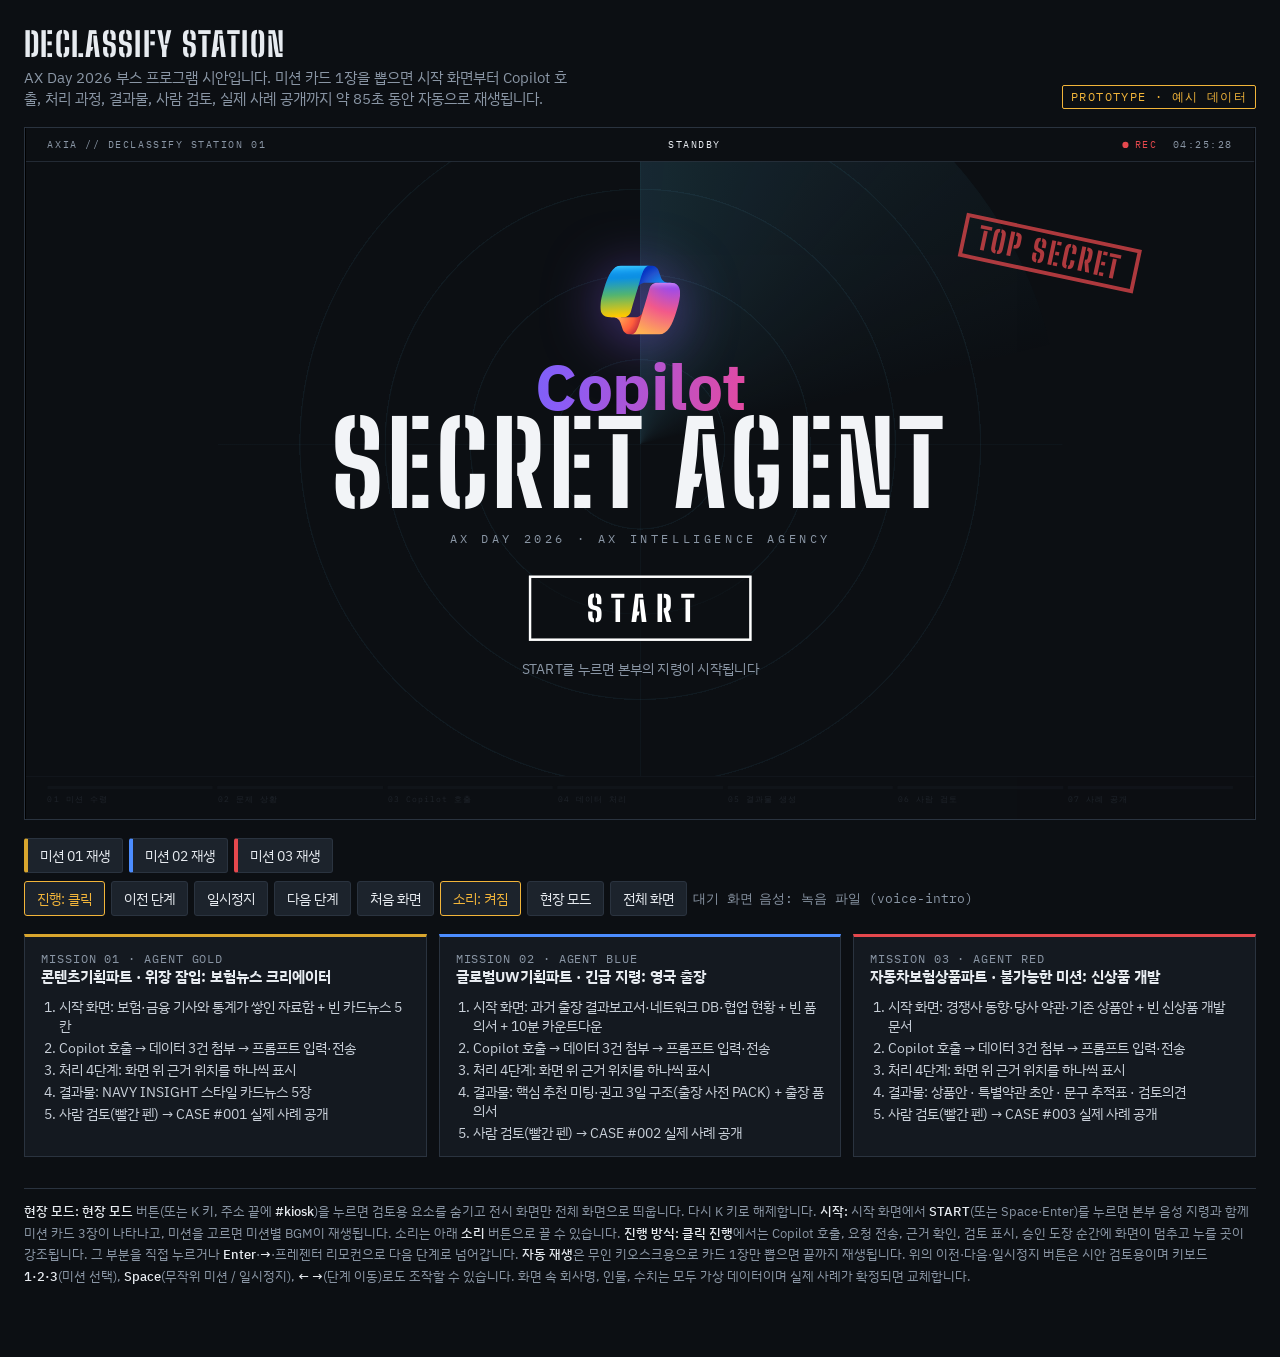
==== commit 253f50f6: "Windows 깜빡임 수정 및 종료 화면 '처음으로' 버튼 추가 - START·Copilot 호출 버튼 펄스를 box-shadow 애니메이션 대신 ::after 링의   trans" ====
--- a/prototype/index.html
+++ b/prototype/index.html
@@ -99,9 +99,10 @@
 .t-main .c{display:block;font-family:var(--f-ui);font-weight:700;font-size:84px;letter-spacing:-.01em;background:var(--cp-grad);-webkit-background-clip:text;background-clip:text;color:transparent}
 .t-main .s{display:block;font-family:var(--f-display);font-weight:800;font-size:150px;letter-spacing:.04em;color:#F2F4F7}
 .t-sub{font-family:var(--f-mono);font-size:15px;letter-spacing:.32em;color:var(--mute)}
-.start-btn{margin-top:14px;font-family:var(--f-display);font-weight:800;font-size:46px;letter-spacing:.24em;padding:12px 60px 12px 72px;border:3px solid #fff;background:rgba(12,15,19,.6);color:#fff;cursor:pointer;animation:startPulse 1.8s ease-in-out infinite;transition:background .2s,color .2s}
+.start-btn{margin-top:14px;font-family:var(--f-display);font-weight:800;font-size:46px;letter-spacing:.24em;padding:12px 60px 12px 72px;border:3px solid #fff;background:rgba(12,15,19,.6);color:#fff;cursor:pointer;transition:background .2s,color .2s}
+.start-btn::after{content:"";position:absolute;inset:-3px;border:3px solid rgba(255,255,255,.5);pointer-events:none;animation:startPulse 1.8s ease-out infinite}
 .start-btn:hover,.start-btn:focus-visible{background:#fff;color:var(--hq)}
-@keyframes startPulse{0%,100%{box-shadow:0 0 0 0 rgba(255,255,255,.45)}60%{box-shadow:0 0 0 18px rgba(255,255,255,0)}}
+@keyframes startPulse{0%{transform:scale(1);opacity:1}60%,100%{transform:scale(1.1,1.45);opacity:0}}
 .t-hint{font-size:18px;color:var(--mute)}
 .t-stamp{position:absolute;right:150px;top:90px;font-family:var(--f-display);font-weight:800;font-size:40px;letter-spacing:.08em;color:var(--alert);border:5px solid var(--alert);padding:0 16px;transform:rotate(12deg);opacity:.75}
 .tx{width:980px;display:grid;grid-template-columns:auto 1fr;gap:6px 18px;align-items:center;background:rgba(20,25,32,.85);border:1px solid var(--line);border-left:4px solid var(--agent);padding:14px 20px}
@@ -169,11 +170,14 @@
 .sa-btn{position:absolute;right:24px;bottom:22px;z-index:30;display:flex;align-items:center;gap:12px;color:var(--cp-ink);border:2.5px solid transparent;background:linear-gradient(#fff,#fff) padding-box,var(--cp-grad) border-box;border-radius:40px;padding:10px 24px 10px 12px;font-family:var(--f-ui);font-weight:700;font-size:22px;line-height:1.05;opacity:0;transform:translateY(20px);transition:all .5s;cursor:default;box-shadow:0 10px 26px rgba(0,0,0,.25)}
 .sa-btn .emb{width:36px;height:36px}
 .sa-btn small{display:block;font-family:var(--f-mono);font-weight:600;font-size:10px;letter-spacing:.16em;color:var(--cp-mute);margin-top:3px}
-.sa-btn.on{opacity:1;transform:none;animation:pulse 1.6s ease-in-out infinite}
-.sa-btn.press{transform:scale(.92);animation:none;background:var(--cp-grad) border-box;color:#fff}
+.sa-btn::after{content:"";position:absolute;inset:-3px;border:3px solid rgba(139,92,246,.7);border-radius:40px;pointer-events:none;opacity:0}
+.sa-btn.on{opacity:1;transform:none}
+.sa-btn.on::after{animation:pulse 1.6s ease-out infinite}
+.sa-btn.press{transform:scale(.92);background:var(--cp-grad) border-box;color:#fff}
 .sa-btn.press small{color:#fff}
-.sa-btn.gone{opacity:0;pointer-events:none;animation:none}
-@keyframes pulse{0%{box-shadow:0 0 0 0 rgba(139,92,246,.7)}70%{box-shadow:0 0 0 18px rgba(139,92,246,0)}100%{box-shadow:0 0 0 0 rgba(139,92,246,0)}}
+.sa-btn.press::after,.sa-btn.gone::after{animation:none;opacity:0}
+.sa-btn.gone{opacity:0;pointer-events:none}
+@keyframes pulse{0%{transform:scale(1);opacity:1}70%,100%{transform:scale(1.12,1.55);opacity:0}}
 
 .hit{outline:3px solid var(--hit)!important;outline-offset:3px;box-shadow:0 0 0 9px rgba(242,181,58,.22)!important;transition:outline-color .3s}
 .hit-tag{position:absolute;z-index:25;background:var(--hit);color:#231A05;font-family:var(--f-mono);font-size:12px;font-weight:600;padding:3px 8px;letter-spacing:.04em;white-space:nowrap;animation:pop .3s ease-out both}
@@ -544,12 +548,14 @@
 .outro h2{font-family:var(--f-display);font-weight:800;font-size:120px;letter-spacing:.05em;margin:0;line-height:.9;color:var(--ac)}
 .outro p{font-size:28px;margin:0;color:#C9D0D9}
 .outro .cd{font-family:var(--f-mono);font-size:16px;color:var(--mute);letter-spacing:.14em}
+.home-btn{margin-top:6px;font-family:var(--f-display);font-weight:800;font-size:30px;letter-spacing:.2em;padding:8px 40px 8px 48px;border:3px solid #fff;background:rgba(12,15,19,.6);color:#fff;cursor:pointer;transition:background .2s,color .2s}
+.home-btn:hover,.home-btn:focus-visible{background:#fff;color:var(--hq)}
 
 /* ---------- click gates ---------- */
 .gate{cursor:pointer!important}
-.ghint{position:absolute;z-index:70;pointer-events:none;border-radius:12px;box-shadow:0 0 0 9999px rgba(5,7,10,.5);animation:gIn .35s ease-out both}
+.ghint{position:absolute;z-index:70;pointer-events:none;border-radius:12px;box-shadow:0 0 0 2400px rgba(5,7,10,.5)}
 .ghint::before{content:"";position:absolute;inset:-7px;border:3px solid #fff;border-radius:15px;animation:gPulse 1.2s ease-in-out infinite}
-.ghint b{position:absolute;left:50%;top:calc(100% + 16px);transform:translateX(-50%);white-space:nowrap;background:#fff;color:#111;font-family:var(--f-ui);font-weight:700;font-size:20px;padding:9px 18px;border-radius:26px;box-shadow:0 10px 24px rgba(0,0,0,.4)}
+.ghint b{position:absolute;left:50%;top:calc(100% + 16px);transform:translateX(-50%);white-space:nowrap;background:#fff;color:#111;font-family:var(--f-ui);font-weight:700;font-size:20px;padding:9px 18px;border-radius:26px;box-shadow:0 10px 24px rgba(0,0,0,.4);animation:gIn .35s ease-out both}
 .ghint b::before{content:"CLICK";font-family:var(--f-mono);font-size:11px;letter-spacing:.16em;color:#fff;background:#6D4AE8;padding:3px 8px;border-radius:10px;margin-right:10px;vertical-align:3px}
 .ghint.above b{top:auto;bottom:calc(100% + 16px)}
 .ghint.right b{left:auto;right:0;transform:none}
@@ -1018,7 +1024,7 @@
 let EMB=`<svg class="emb" viewBox="0 0 32 32" aria-hidden="true"><rect x="3" y="8" width="16" height="19" rx="7" fill="url(#cpg1)" transform="rotate(-20 11 17.5)"/><rect x="13" y="5" width="16" height="19" rx="7" fill="url(#cpg2)" opacity=".9" transform="rotate(-20 21 14.5)"/></svg>`;
 /* 공식 로고: assets/copilot-logo.svg 파일이 있으면 자동으로 공식 로고로 교체됩니다 (없으면 위 임시 엠블럼 사용). */
 const LOGO_PATH='assets/copilot-logo.svg';
-(function(){const im=new Image();im.onload=()=>{EMB=`<img class="emb" src="${LOGO_PATH}" alt="Microsoft Copilot">`;if(typeof st!=='undefined'&&st.screen==='title'&&!st.playing)rTitle()};im.src=LOGO_PATH})();
+const logoReady=new Promise(res=>{const im=new Image();im.onload=()=>{EMB=`<img class="emb" src="${LOGO_PATH}" alt="Microsoft Copilot">`;$$('svg.emb').forEach(e=>{e.outerHTML=EMB});res()};im.onerror=res;im.src=LOGO_PATH});
 const FIC={pdf:['PDF','#D23C3C'],xlsx:['X','#1E8E4E'],docx:['W','#2B5FD9'],mail:['M','#1F6FD1'],cal:['31','#7A4DD8'],web:['www','#5B5B66']};
 const fcard=f=>{const t=FIC[f[3]]||FIC.pdf;return `<span class="fcard"><span class="fic" style="background:${t[1]}">${t[0]}</span><span class="fn">${esc(f[1])}</span><i>${esc(f[2])}</i></span>`};
 function winHTML(m,mode,narrow){
@@ -1383,7 +1389,9 @@
 function rOutro(m,c){
   bgmStart('end');
   main.innerHTML=`<div class="outro"><div class="eyebrow">${m.agent} · MISSION ${m.no}</div><h2>MISSION COMPLETE</h2>
-    <p>${esc(m.cs.no)} 기밀 해제 완료 · 자리로 돌아가 같은 지시를 Copilot에 입력해 보세요</p><div class="cd" id="cd">다음 요원을 기다립니다 · 8</div></div>`;
+    <p>${esc(m.cs.no)} 기밀 해제 완료 · 자리로 돌아가 같은 지시를 Copilot에 입력해 보세요</p><div class="cd" id="cd">다음 요원을 기다립니다 · 8</div>
+    <button class="home-btn" id="homebtn">처음으로</button></div>`;
+  $('#homebtn').addEventListener('click',goIdle);
   for(let k=1;k<=8;k++)c.at(k*1000,()=>{const e=$('#cd');if(e)e.textContent='다음 요원을 기다립니다 · '+Math.max(0,8-k)});
 }
 
@@ -1421,7 +1429,10 @@
 });
 setInterval(()=>{const d=new Date();$('#clock').textContent=d.toTimeString().slice(0,8)},1000);
 
-buildProg();rTitle();requestAnimationFrame(n=>S.loop(n));
+buildProg();requestAnimationFrame(n=>S.loop(n));
+/* 로고·글꼴이 준비된 뒤 첫 화면을 그림: 대체 글꼴·임시 엠블럼으로 그렸다가 다시 그려지며 깜빡이는 것을 막음 (최대 0.8초 대기) */
+const fontsReady=()=>{try{const a=[];document.fonts.forEach(f=>a.push(f.load().catch(()=>{})));return Promise.all(a)}catch(e){return Promise.resolve()}};
+Promise.race([Promise.all([logoReady,fontsReady()]),new Promise(r=>setTimeout(r,800))]).then(()=>{if(st.screen==='title'&&!st.playing&&!main.firstChild)rTitle()});
 })();
 </script>
 
